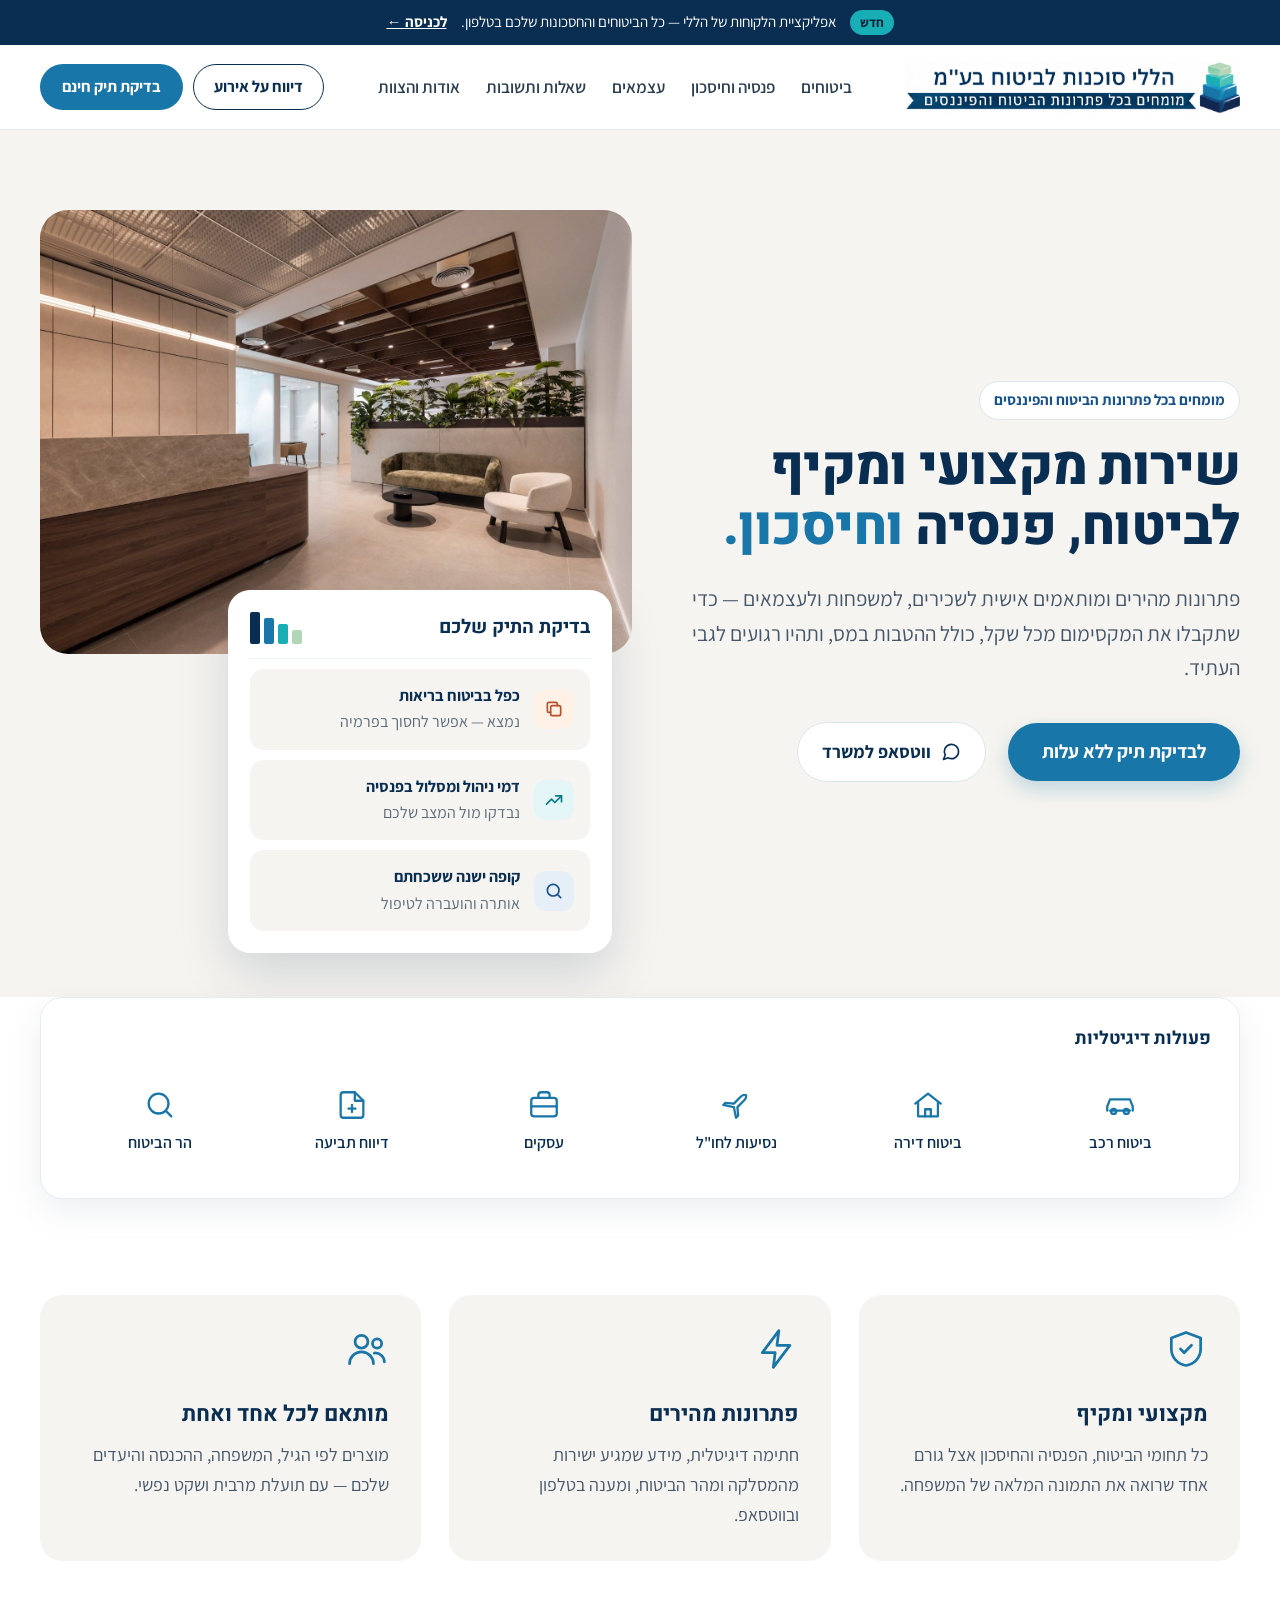
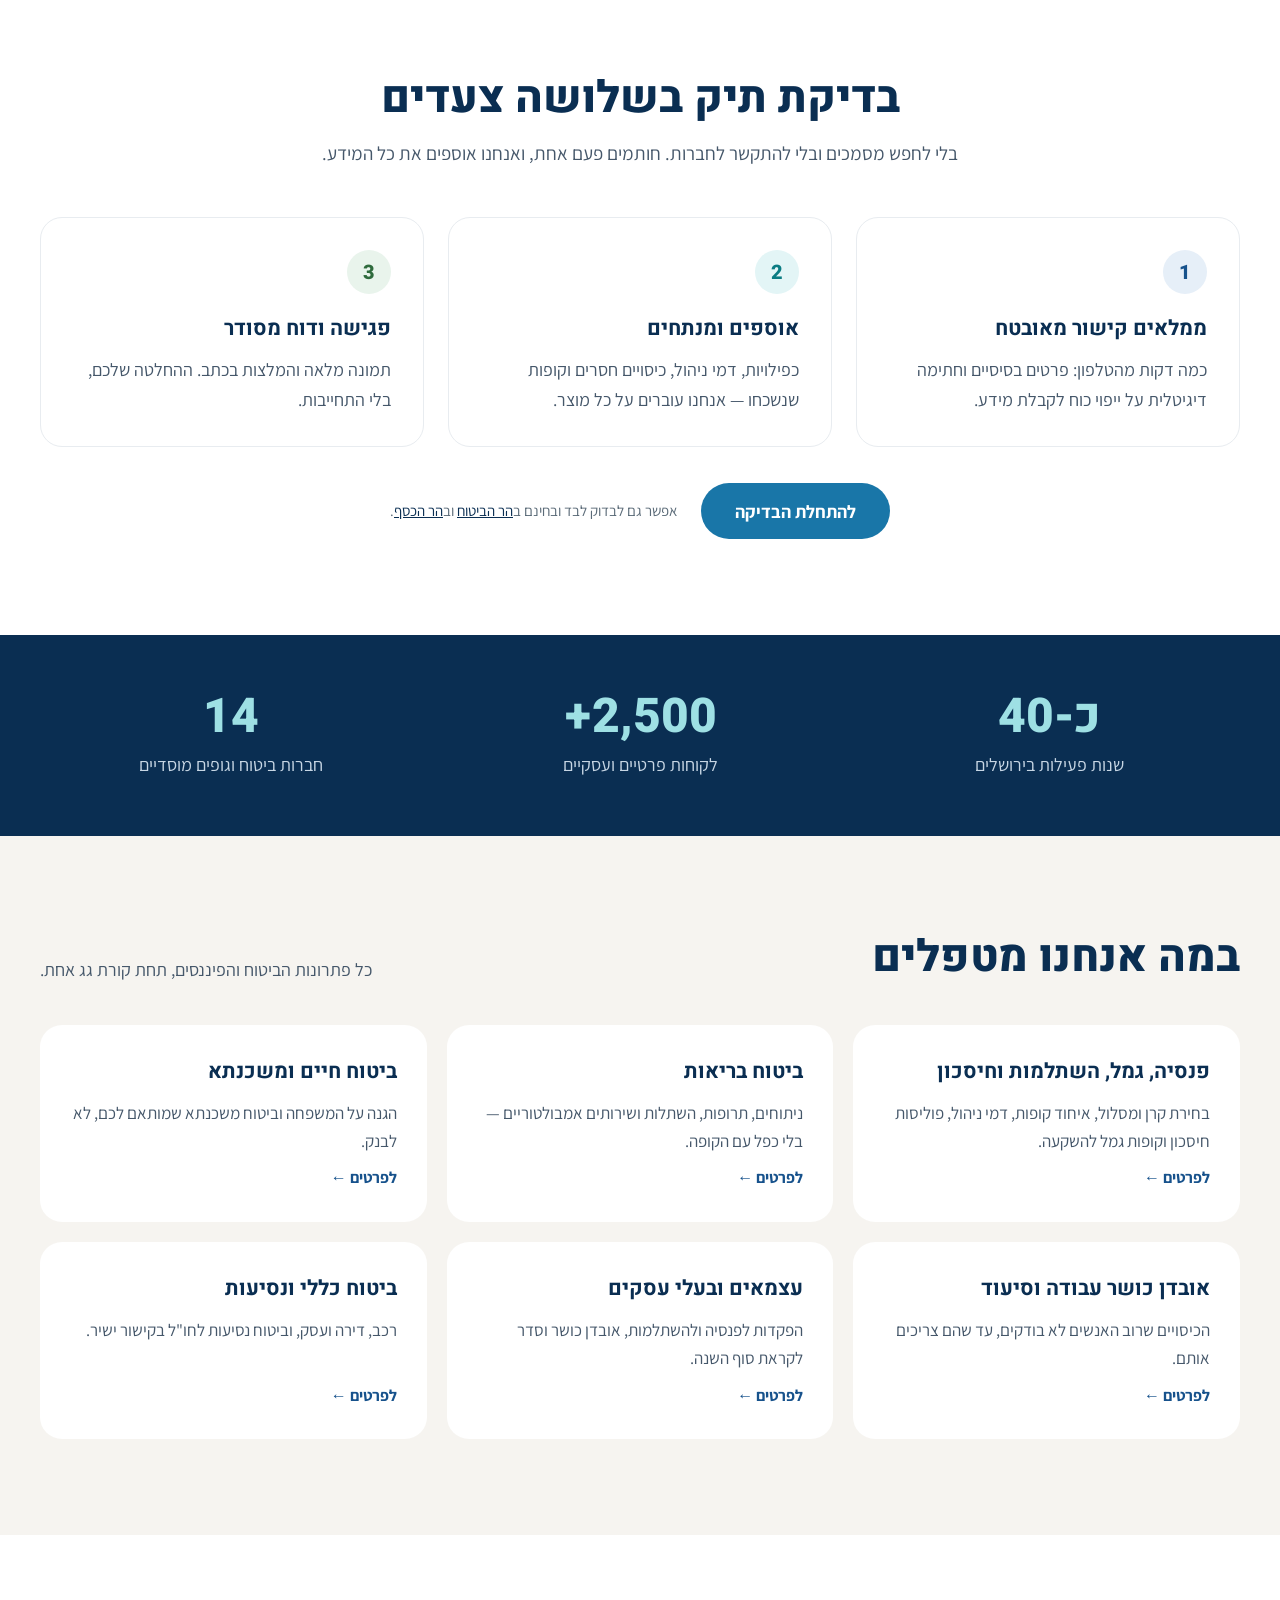
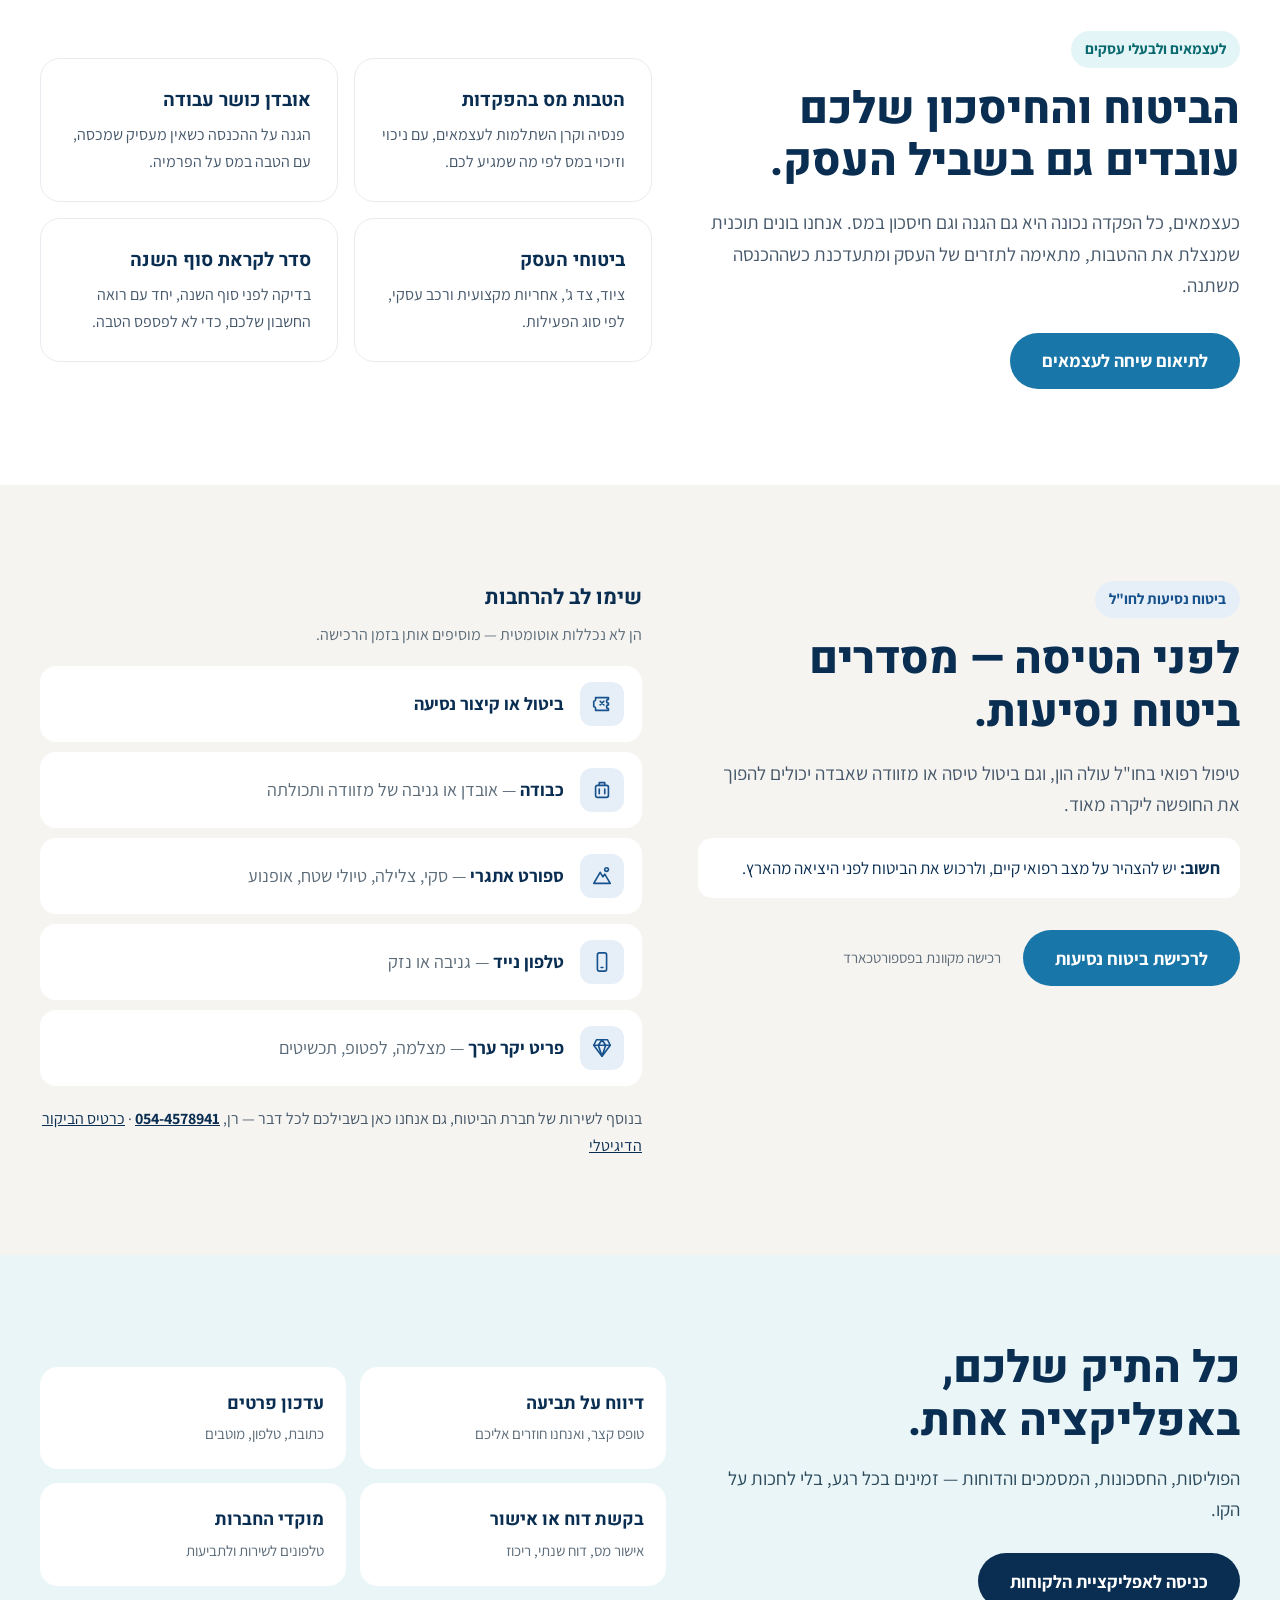
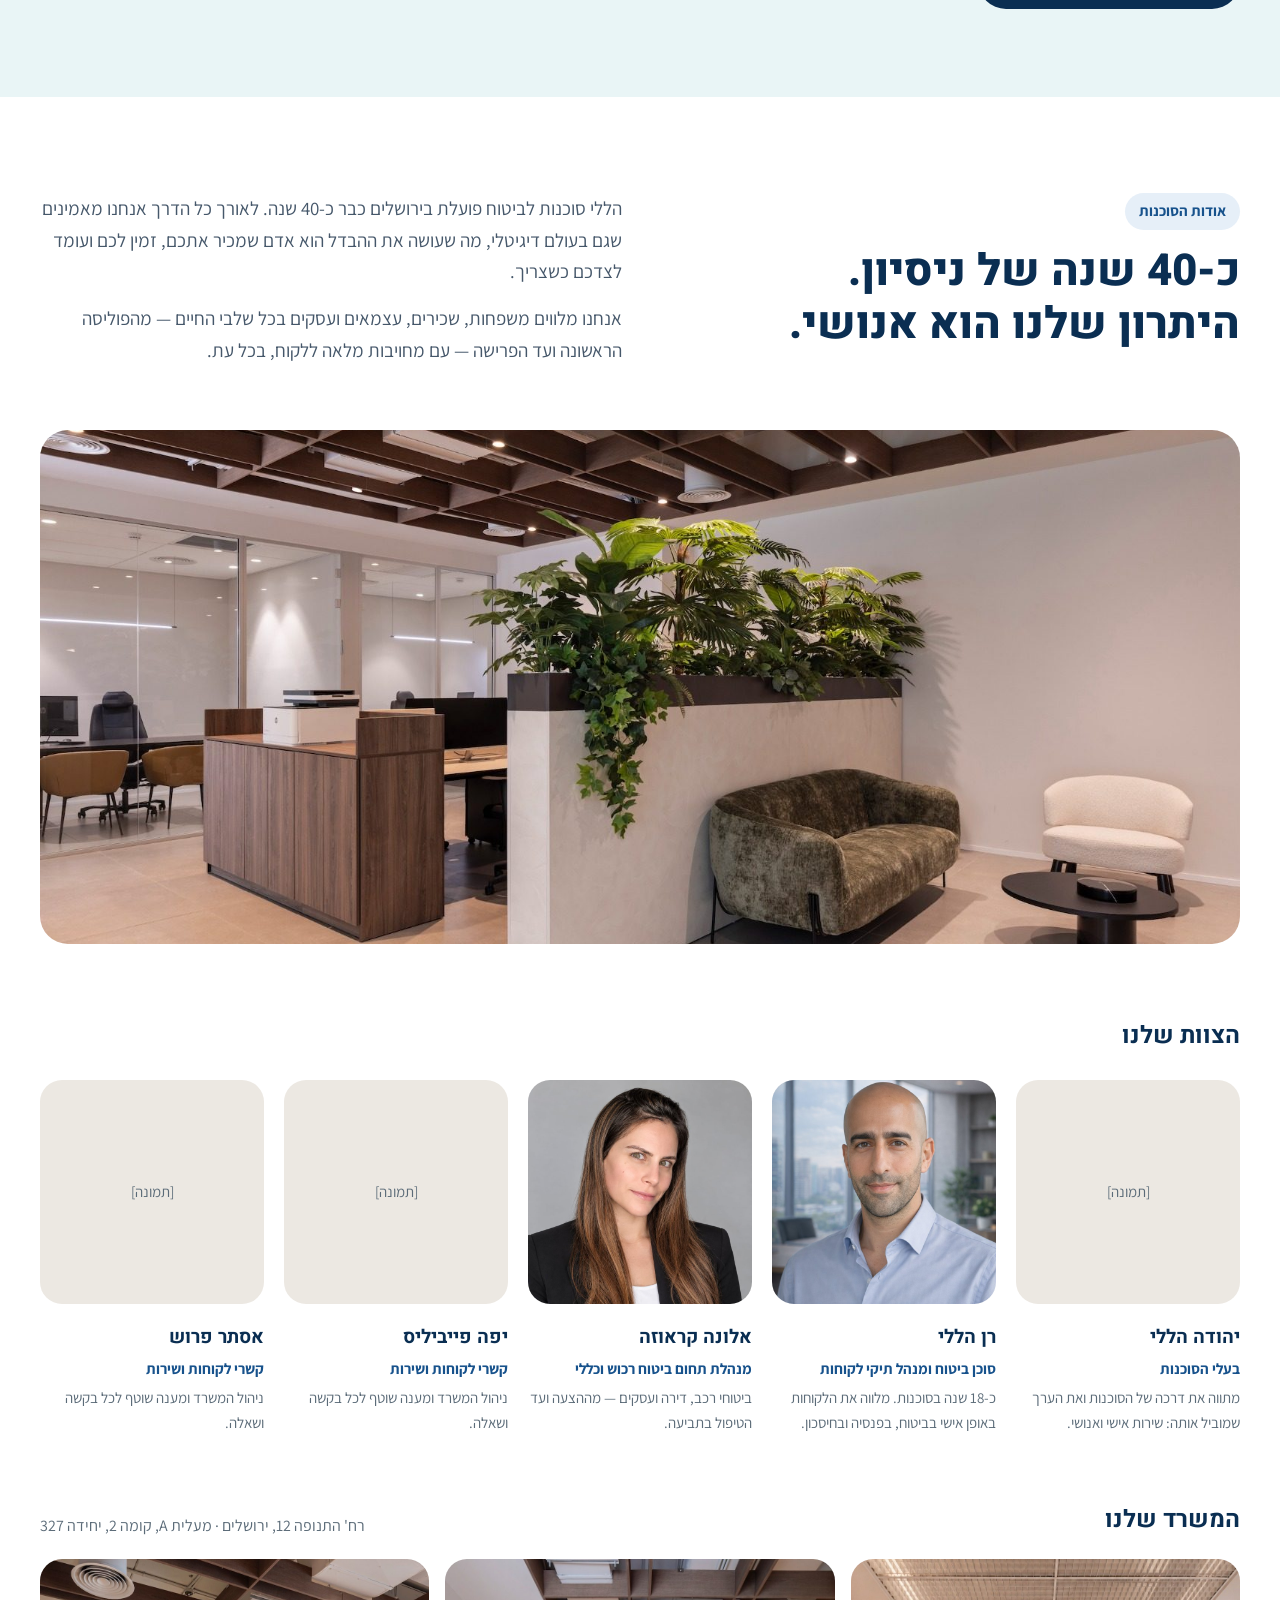
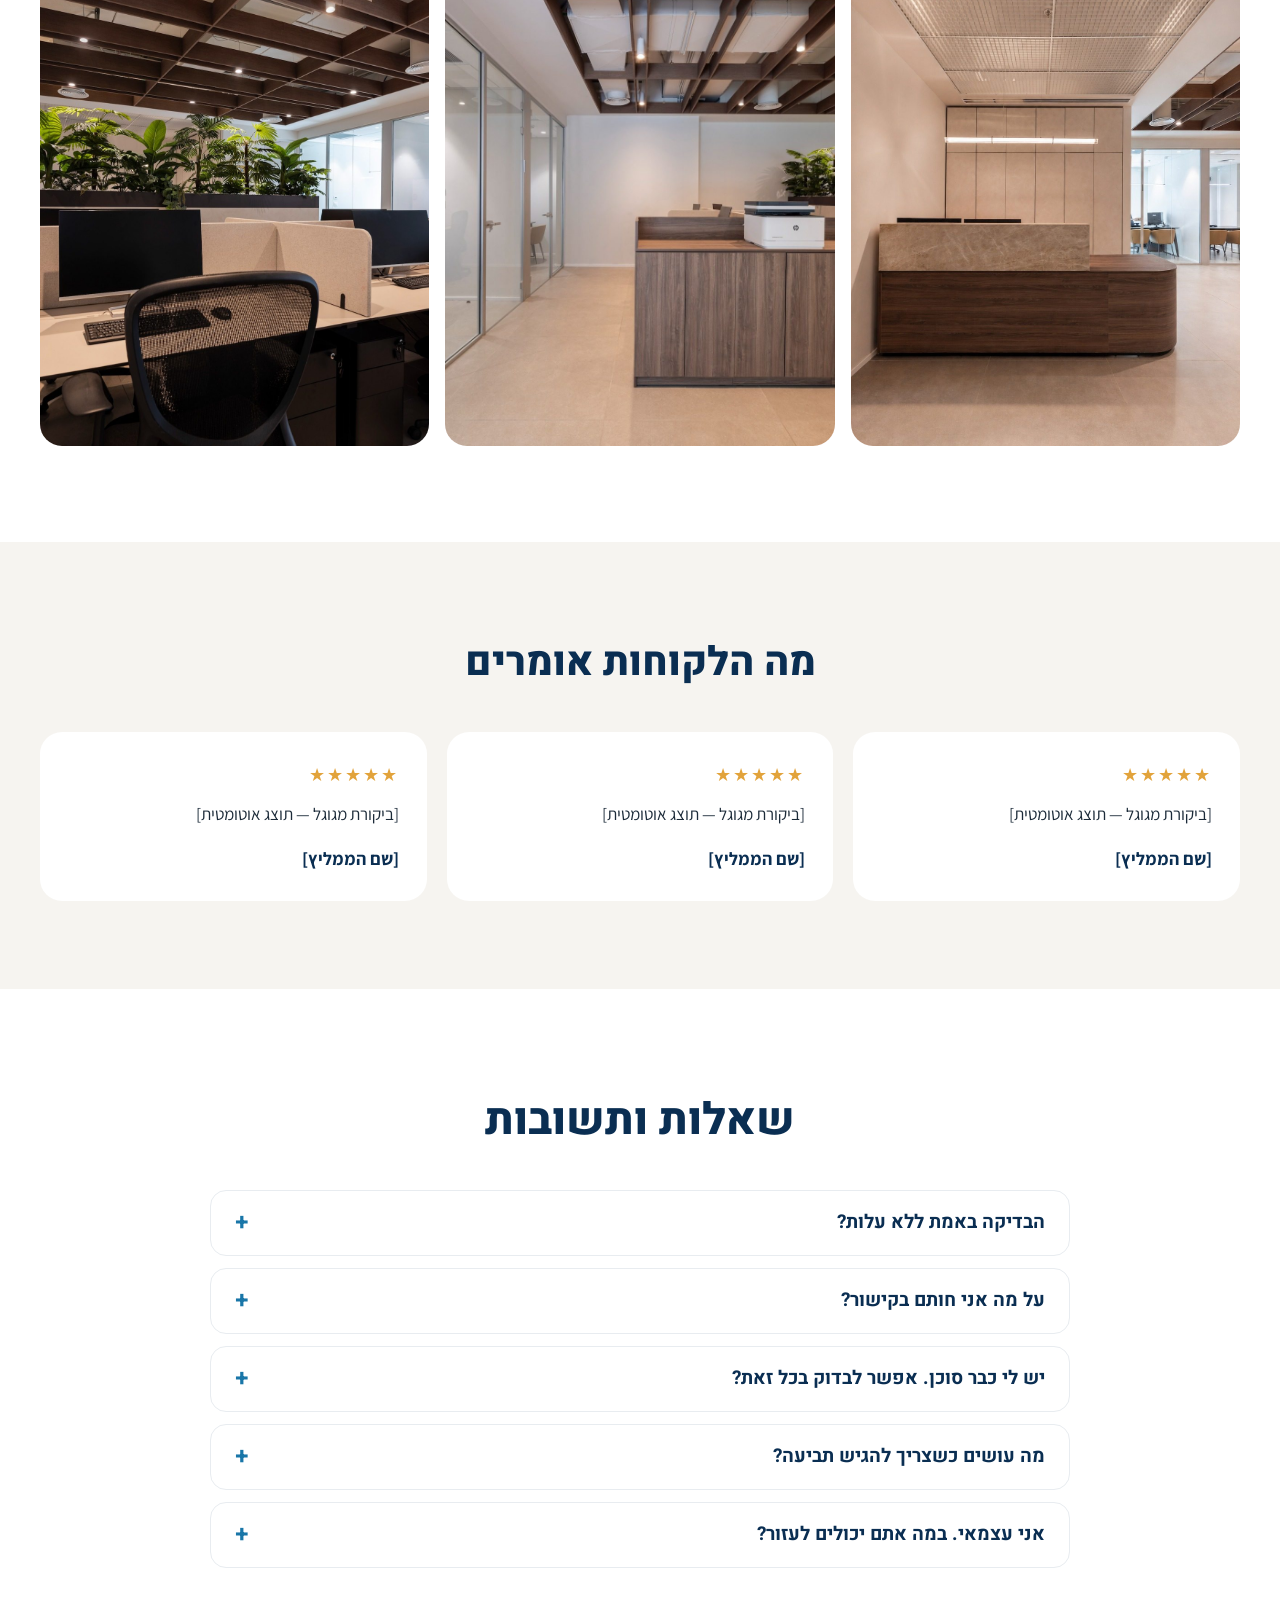
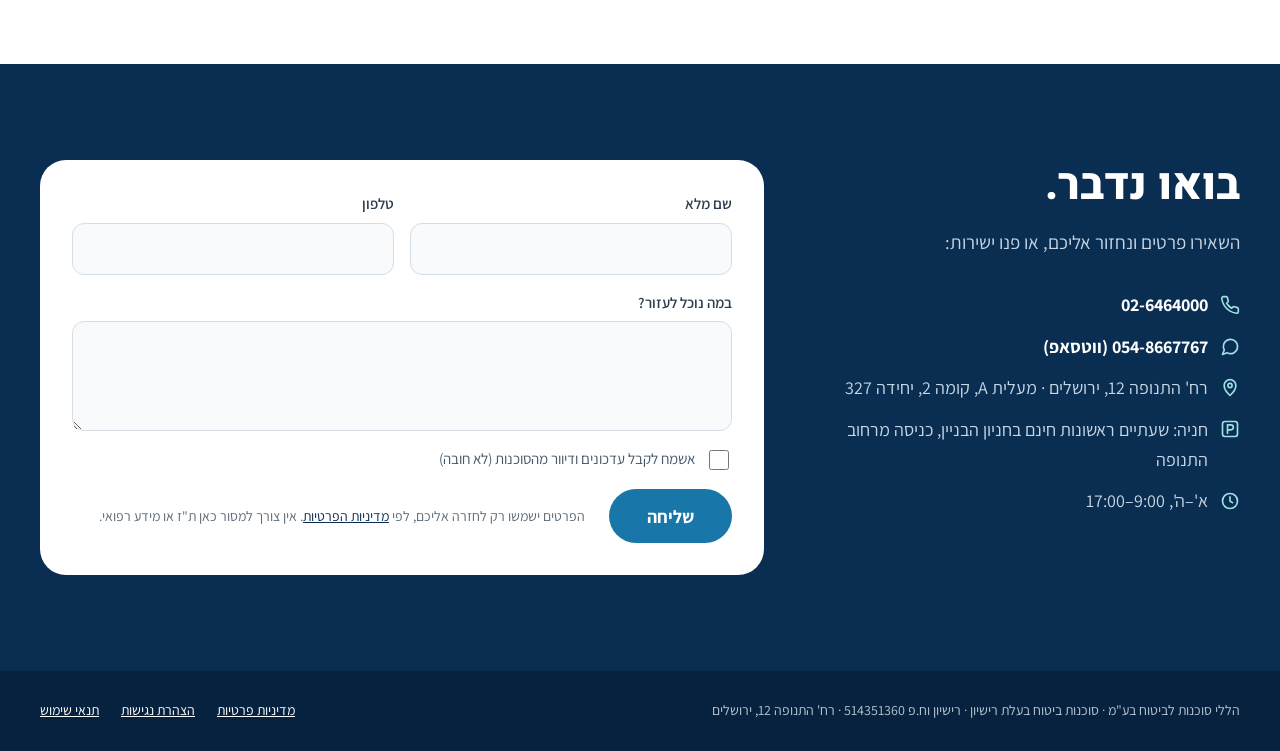
==== index.html @ bc9b2075 "Agency website home page" ====
<!doctype html>
<html lang="he" dir="rtl">
<head>
<meta charset="utf-8">
<meta name="viewport" content="width=device-width, initial-scale=1">
<title>הללי סוכנות לביטוח | ביטוח, פנסיה וחיסכון בירושלים</title>
<meta name="description" content="הללי סוכנות לביטוח בע&quot;מ — כ-40 שנה בירושלים. ביטוח, פנסיה, גמל, השתלמות וחיסכון, לשכירים, למשפחות ולעצמאים. בדיקת תיק ללא עלות.">
<style>
@font-face{font-family:'Heebo';src:url([data-uri]) format('truetype');font-weight:100 900;font-display:swap}
@font-face{font-family:'Assistant';src:url([data-uri]) format('truetype');font-weight:200 800;font-display:swap}


body{margin:0;background:#FFFFFF}
a{color:#0A2E52}a:hover{color:#17528C}
summary{cursor:pointer;list-style:none}
summary::-webkit-details-marker{display:none}

html{scroll-behavior:smooth}
img{max-width:100%}
</style>
</head>
<body>


<div dir="rtl" style="font-family: 'Assistant', sans-serif; color: #1C2B39; background: #FFFFFF; font-size: 18px; line-height: 1.65">

<div style="background: #0A2E52; color: #FFFFFF; font-size: 15px">
<div style="max-width: 1200px; margin: 0 auto; padding: 10px 24px; display: flex; flex-wrap: wrap; justify-content: center; gap: 6px 14px; text-align: center">
<span style="display: inline-flex; align-items: center; padding: 1px 10px; background: #17AEB6; color: #062038; border-radius: 999px; font-weight: 700; font-size: 13px">חדש</span>
<span>אפליקציית הלקוחות של הללי — כל הביטוחים והחסכונות שלכם בטלפון.</span>
<a href="#clients" style="color: #FFFFFF; font-weight: 700">לכניסה ←</a>
</div>
</div>

<header style="background: #FFFFFF; border-bottom: 1px solid #E8ECF0">
<div style="max-width: 1200px; margin: 0 auto; padding: 16px 24px; display: flex; flex-wrap: wrap; align-items: center; justify-content: space-between; gap: 14px 28px">
<a href="#top" aria-label="הללי סוכנות לביטוח — לדף הבית" style="display: flex; align-items: center">
<img src="[data-uri]" alt="הללי סוכנות לביטוח בע&quot;מ — מומחים בכל פתרונות הביטוח והפיננסים" style="height: 52px; width: auto; max-width: 100%; display: block">
</a>
<nav aria-label="ניווט ראשי" style="display: flex; flex-wrap: wrap; gap: 4px 26px; font-size: 17px; font-weight: 600">
<a href="#areas" style="text-decoration: none; color: #2B3D4F">ביטוחים</a>
<a href="#areas" style="text-decoration: none; color: #2B3D4F">פנסיה וחיסכון</a>
<a href="#business" style="text-decoration: none; color: #2B3D4F">עצמאים</a>
<a href="#faq" style="text-decoration: none; color: #2B3D4F">שאלות ותשובות</a>
<a href="#about" style="text-decoration: none; color: #2B3D4F">אודות והצוות</a>
</nav>
<div style="display: flex; flex-wrap: wrap; gap: 10px">
<a href="#clients" style="display: inline-flex; align-items: center; min-height: 44px; padding: 0 20px; border: 1.5px solid #0A2E52; color: #0A2E52; border-radius: 999px; text-decoration: none; font-weight: 700; font-size: 16px">דיווח על אירוע</a>
<a href="https://polywizz.com/SU/rFmfpzar" style="display: inline-flex; align-items: center; min-height: 44px; padding: 0 22px; background: #1976A8; color: #FFFFFF; border-radius: 999px; text-decoration: none; font-weight: 700; font-size: 16px">בדיקת תיק חינם</a>
</div>
</div>
</header>

<section id="top" style="background: #F6F4F0">
<div style="max-width: 1200px; margin: 0 auto; padding: 80px 24px 88px; display: flex; flex-wrap: wrap; gap: 56px; align-items: center">
<div style="flex: 1 1 480px; min-width: 0">
<p style="margin: 0 0 18px; display: inline-flex; align-items: center; gap: 8px; padding: 6px 14px; background: #FFFFFF; border: 1px solid #DCE6EE; border-radius: 999px; font-size: 15px; font-weight: 700; color: #17528C">מומחים בכל פתרונות הביטוח והפיננסים</p>
<h1 style="margin: 0; font-family: 'Heebo', sans-serif; font-weight: 800; font-size: clamp(36px, 4.2vw, 54px); line-height: 1.12; letter-spacing: -1px; color: #0A2E52">שירות מקצועי ומקיף<br>לביטוח, פנסיה <span style="color: #1976A8">וחיסכון.</span></h1>
<p style="margin: 24px 0 36px; font-size: 21px; color: #45576A; max-width: 560px">פתרונות מהירים ומותאמים אישית לשכירים, למשפחות ולעצמאים — כדי שתקבלו את המקסימום מכל שקל, כולל ההטבות במס, ותהיו רגועים לגבי העתיד.</p>
<div style="display: flex; flex-wrap: wrap; align-items: center; gap: 14px 22px">
<a href="https://polywizz.com/SU/rFmfpzar" style="display: inline-flex; align-items: center; min-height: 58px; padding: 0 34px; background: #1976A8; color: #FFFFFF; border-radius: 999px; text-decoration: none; font-weight: 700; font-size: 19px; box-shadow: 0 8px 20px rgba(25,118,168,0.25)">לבדיקת תיק ללא עלות</a>
<a href="https://wa.me/972548667767" style="display: inline-flex; align-items: center; gap: 10px; min-height: 58px; padding: 0 24px; background: #FFFFFF; border: 1px solid #DCE6EE; border-radius: 999px; color: #0A2E52; text-decoration: none; font-weight: 700; font-size: 18px">
<svg aria-hidden="true" width="20" height="20" viewBox="0 0 24 24" fill="none" stroke="currentColor" stroke-width="2" stroke-linecap="round" stroke-linejoin="round"><path d="M21 11.5a8.4 8.4 0 0 1-12.5 7.4L3 21l2.1-5.4A8.5 8.5 0 1 1 21 11.5z"/></svg>
ווטסאפ למשרד</a>
</div>
</div>
<div style="flex: 1 1 520px; min-width: 0; display: flex; flex-direction: column">
<img src="[data-uri]" alt="קבלת הקהל ופינת ההמתנה במשרדי הסוכנות" style="width: 100%; aspect-ratio: 4 / 3; object-fit: cover; border-radius: 28px; display: block">
<div aria-hidden="true" style="align-self: flex-start; width: min(340px, 88%); margin: -64px 20px 0 0; position: relative; display: flex; flex-direction: column; gap: 10px; padding: 22px; background: #FFFFFF; border-radius: 22px; box-shadow: 0 20px 50px rgba(10,46,82,0.16)">
<div style="display: flex; align-items: center; justify-content: space-between; gap: 12px; padding-bottom: 14px; border-bottom: 1px solid #EEF2F5">
<span style="font-family: 'Heebo', sans-serif; font-weight: 700; font-size: 19px; color: #0A2E52">בדיקת התיק שלכם</span>
<span style="display: flex; gap: 4px; align-items: flex-end">
<span style="width: 10px; height: 14px; background: #B0D6B7; border-radius: 2px"></span>
<span style="width: 10px; height: 20px; background: #17AEB6; border-radius: 2px"></span>
<span style="width: 10px; height: 26px; background: #1976A8; border-radius: 2px"></span>
<span style="width: 10px; height: 32px; background: #0A2E52; border-radius: 2px"></span>
</span>
</div>
<div style="display: flex; align-items: center; gap: 14px; padding: 14px 16px; background: #F6F4F0; border-radius: 14px">
<span style="flex: none; width: 40px; height: 40px; border-radius: 12px; background: #FFF1E6; display: flex; align-items: center; justify-content: center"><svg width="20" height="20" viewBox="0 0 24 24" fill="none" stroke="#B4532A" stroke-width="2" stroke-linecap="round" stroke-linejoin="round"><rect x="8" y="8" width="12" height="12" rx="2"/><path d="M16 8V6a2 2 0 0 0-2-2H6a2 2 0 0 0-2 2v8a2 2 0 0 0 2 2h2"/></svg></span>
<span style="flex: 1; font-size: 16px"><b style="color: #0A2E52">כפל בביטוח בריאות</b><br><span style="color: #5B6B78">נמצא — אפשר לחסוך בפרמיה</span></span>
</div>
<div style="display: flex; align-items: center; gap: 14px; padding: 14px 16px; background: #F6F4F0; border-radius: 14px">
<span style="flex: none; width: 40px; height: 40px; border-radius: 12px; background: #E3F5F6; display: flex; align-items: center; justify-content: center"><svg width="20" height="20" viewBox="0 0 24 24" fill="none" stroke="#0B7C83" stroke-width="2" stroke-linecap="round" stroke-linejoin="round"><path d="M3 17l6-6 4 4 8-8"/><path d="M14 7h7v7"/></svg></span>
<span style="flex: 1; font-size: 16px"><b style="color: #0A2E52">דמי ניהול ומסלול בפנסיה</b><br><span style="color: #5B6B78">נבדקו מול המצב שלכם</span></span>
</div>
<div style="display: flex; align-items: center; gap: 14px; padding: 14px 16px; background: #F6F4F0; border-radius: 14px">
<span style="flex: none; width: 40px; height: 40px; border-radius: 12px; background: #E6EFF8; display: flex; align-items: center; justify-content: center"><svg width="20" height="20" viewBox="0 0 24 24" fill="none" stroke="#17528C" stroke-width="2" stroke-linecap="round" stroke-linejoin="round"><circle cx="11" cy="11" r="7"/><path d="m20 20-3.5-3.5"/></svg></span>
<span style="flex: 1; font-size: 16px"><b style="color: #0A2E52">קופה ישנה ששכחתם</b><br><span style="color: #5B6B78">אותרה והועברה לטיפול</span></span>
</div>
</div>
</div>
</div>
</section>

<section aria-labelledby="quick-title" style="background: #FFFFFF">
<div style="max-width: 1200px; margin: -44px auto 0; padding: 0 24px; position: relative">
<div style="background: #FFFFFF; border: 1px solid #E8ECF0; border-radius: 22px; box-shadow: 0 12px 34px rgba(10,46,82,0.08); padding: 26px 28px">
<h2 id="quick-title" style="margin: 0 0 18px; font-family: 'Heebo', sans-serif; font-weight: 700; font-size: 18px; color: #0A2E52">פעולות דיגיטליות</h2>
<div style="display: grid; grid-template-columns: repeat(auto-fit, minmax(130px, 1fr)); gap: 10px">
<a href="#contact" style="display: flex; flex-direction: column; align-items: center; gap: 8px; padding: 16px 8px; border-radius: 14px; text-decoration: none; color: #0A2E52; font-weight: 600; font-size: 16px; text-align: center">
<svg aria-hidden="true" width="34" height="34" viewBox="0 0 24 24" fill="none" stroke="#1976A8" stroke-width="1.6" stroke-linecap="round" stroke-linejoin="round"><path d="M5 16h14M3 16v-3l2-5h14l2 5v3"/><circle cx="7.5" cy="16.5" r="1.8"/><circle cx="16.5" cy="16.5" r="1.8"/></svg>ביטוח רכב</a>
<a href="#contact" style="display: flex; flex-direction: column; align-items: center; gap: 8px; padding: 16px 8px; border-radius: 14px; text-decoration: none; color: #0A2E52; font-weight: 600; font-size: 16px; text-align: center">
<svg aria-hidden="true" width="34" height="34" viewBox="0 0 24 24" fill="none" stroke="#1976A8" stroke-width="1.6" stroke-linecap="round" stroke-linejoin="round"><path d="M3 11 12 4l9 7"/><path d="M5 10v10h14V10"/><path d="M10 20v-5h4v5"/></svg>ביטוח דירה</a>
<a href="#travel" style="display: flex; flex-direction: column; align-items: center; gap: 8px; padding: 16px 8px; border-radius: 14px; text-decoration: none; color: #0A2E52; font-weight: 600; font-size: 16px; text-align: center">
<svg aria-hidden="true" width="34" height="34" viewBox="0 0 24 24" fill="none" stroke="#1976A8" stroke-width="1.6" stroke-linecap="round" stroke-linejoin="round"><path d="M10.5 13.5 3 12l1.5-1.5 6 .5 5-5c1-1 3-1.5 3.5-1s0 2.5-1 3.5l-5 5 .5 6L12 21l-1.5-7.5z"/></svg>נסיעות לחו"ל</a>
<a href="#business" style="display: flex; flex-direction: column; align-items: center; gap: 8px; padding: 16px 8px; border-radius: 14px; text-decoration: none; color: #0A2E52; font-weight: 600; font-size: 16px; text-align: center">
<svg aria-hidden="true" width="34" height="34" viewBox="0 0 24 24" fill="none" stroke="#1976A8" stroke-width="1.6" stroke-linecap="round" stroke-linejoin="round"><rect x="3" y="7" width="18" height="13" rx="2"/><path d="M8 7V5a2 2 0 0 1 2-2h4a2 2 0 0 1 2 2v2M3 13h18"/></svg>עסקים</a>
<a href="#clients" style="display: flex; flex-direction: column; align-items: center; gap: 8px; padding: 16px 8px; border-radius: 14px; text-decoration: none; color: #0A2E52; font-weight: 600; font-size: 16px; text-align: center">
<svg aria-hidden="true" width="34" height="34" viewBox="0 0 24 24" fill="none" stroke="#1976A8" stroke-width="1.6" stroke-linecap="round" stroke-linejoin="round"><path d="M14 3H6a2 2 0 0 0-2 2v14a2 2 0 0 0 2 2h12a2 2 0 0 0 2-2V9z"/><path d="M14 3v6h6M12 12v5M9.5 14.5h5"/></svg>דיווח תביעה</a>
<a href="https://harb.cma.gov.il" style="display: flex; flex-direction: column; align-items: center; gap: 8px; padding: 16px 8px; border-radius: 14px; text-decoration: none; color: #0A2E52; font-weight: 600; font-size: 16px; text-align: center">
<svg aria-hidden="true" width="34" height="34" viewBox="0 0 24 24" fill="none" stroke="#1976A8" stroke-width="1.6" stroke-linecap="round" stroke-linejoin="round"><circle cx="11" cy="11" r="7"/><path d="m20 20-3.5-3.5"/></svg>הר הביטוח</a>
</div>
</div>
</div>
</section>

<section aria-label="למה הללי" style="background: #FFFFFF">
<div style="max-width: 1200px; margin: 0 auto; padding: 96px 24px 40px; display: grid; grid-template-columns: repeat(auto-fit, minmax(260px, 1fr)); gap: 28px">
<div style="padding: 32px; border-radius: 22px; background: #F6F4F0">
<svg aria-hidden="true" width="44" height="44" viewBox="0 0 24 24" fill="none" stroke="#1976A8" stroke-width="1.5" stroke-linecap="round" stroke-linejoin="round"><path d="M12 3 4 6v6c0 4.5 3.4 8.3 8 9 4.6-.7 8-4.5 8-9V6z"/><path d="m9 12 2 2 4-4"/></svg>
<h3 style="margin: 16px 0 8px; font-family: 'Heebo', sans-serif; font-weight: 700; font-size: 22px; color: #0A2E52">מקצועי ומקיף</h3>
<p style="margin: 0; color: #45576A">כל תחומי הביטוח, הפנסיה והחיסכון אצל גורם אחד שרואה את התמונה המלאה של המשפחה.</p>
</div>
<div style="padding: 32px; border-radius: 22px; background: #F6F4F0">
<svg aria-hidden="true" width="44" height="44" viewBox="0 0 24 24" fill="none" stroke="#1976A8" stroke-width="1.5" stroke-linecap="round" stroke-linejoin="round"><path d="M13 2 4 14h7l-1 8 9-12h-7z"/></svg>
<h3 style="margin: 16px 0 8px; font-family: 'Heebo', sans-serif; font-weight: 700; font-size: 22px; color: #0A2E52">פתרונות מהירים</h3>
<p style="margin: 0; color: #45576A">חתימה דיגיטלית, מידע שמגיע ישירות מהמסלקה ומהר הביטוח, ומענה בטלפון ובווטסאפ.</p>
</div>
<div style="padding: 32px; border-radius: 22px; background: #F6F4F0">
<svg aria-hidden="true" width="44" height="44" viewBox="0 0 24 24" fill="none" stroke="#1976A8" stroke-width="1.5" stroke-linecap="round" stroke-linejoin="round"><circle cx="9" cy="8" r="3.5"/><path d="M2.5 20a6.5 6.5 0 0 1 13 0"/><circle cx="17.5" cy="9" r="2.5"/><path d="M16 14.2a5 5 0 0 1 5.5 4.8"/></svg>
<h3 style="margin: 16px 0 8px; font-family: 'Heebo', sans-serif; font-weight: 700; font-size: 22px; color: #0A2E52">מותאם לכל אחד ואחת</h3>
<p style="margin: 0; color: #45576A">מוצרים לפי הגיל, המשפחה, ההכנסה והיעדים שלכם — עם תועלת מרבית ושקט נפשי.</p>
</div>
</div>
</section>

<section id="check" style="background: #FFFFFF">
<div style="max-width: 1200px; margin: 0 auto; padding: 72px 24px 96px">
<div style="text-align: center; max-width: 680px; margin: 0 auto 48px">
<h2 style="margin: 0 0 12px; font-family: 'Heebo', sans-serif; font-weight: 800; font-size: clamp(30px, 3.6vw, 44px); line-height: 1.2; color: #0A2E52">בדיקת תיק בשלושה צעדים</h2>
<p style="margin: 0; font-size: 19px; color: #45576A">בלי לחפש מסמכים ובלי להתקשר לחברות. חותמים פעם אחת, ואנחנו אוספים את כל המידע.</p>
</div>
<ol style="margin: 0; padding: 0; list-style: none; display: grid; grid-template-columns: repeat(auto-fit, minmax(260px, 1fr)); gap: 24px">
<li style="padding: 32px; border: 1px solid #E8ECF0; border-radius: 22px">
<span aria-hidden="true" style="display: inline-flex; align-items: center; justify-content: center; width: 44px; height: 44px; border-radius: 999px; background: #E6EFF8; color: #17528C; font-family: 'Heebo', sans-serif; font-weight: 800; font-size: 20px">1</span>
<h3 style="margin: 18px 0 8px; font-family: 'Heebo', sans-serif; font-weight: 700; font-size: 21px; color: #0A2E52">ממלאים קישור מאובטח</h3>
<p style="margin: 0; color: #45576A">כמה דקות מהטלפון: פרטים בסיסיים וחתימה דיגיטלית על ייפוי כוח לקבלת מידע.</p>
</li>
<li style="padding: 32px; border: 1px solid #E8ECF0; border-radius: 22px">
<span aria-hidden="true" style="display: inline-flex; align-items: center; justify-content: center; width: 44px; height: 44px; border-radius: 999px; background: #E3F5F6; color: #0B7C83; font-family: 'Heebo', sans-serif; font-weight: 800; font-size: 20px">2</span>
<h3 style="margin: 18px 0 8px; font-family: 'Heebo', sans-serif; font-weight: 700; font-size: 21px; color: #0A2E52">אוספים ומנתחים</h3>
<p style="margin: 0; color: #45576A">כפילויות, דמי ניהול, כיסויים חסרים וקופות שנשכחו — אנחנו עוברים על כל מוצר.</p>
</li>
<li style="padding: 32px; border: 1px solid #E8ECF0; border-radius: 22px">
<span aria-hidden="true" style="display: inline-flex; align-items: center; justify-content: center; width: 44px; height: 44px; border-radius: 999px; background: #E9F4EC; color: #2F6B3D; font-family: 'Heebo', sans-serif; font-weight: 800; font-size: 20px">3</span>
<h3 style="margin: 18px 0 8px; font-family: 'Heebo', sans-serif; font-weight: 700; font-size: 21px; color: #0A2E52">פגישה ודוח מסודר</h3>
<p style="margin: 0; color: #45576A">תמונה מלאה והמלצות בכתב. ההחלטה שלכם, בלי התחייבות.</p>
</li>
</ol>
<div style="margin-top: 36px; display: flex; flex-wrap: wrap; justify-content: center; align-items: center; gap: 14px 24px; text-align: center">
<a href="https://polywizz.com/SU/rFmfpzar" style="display: inline-flex; align-items: center; min-height: 56px; padding: 0 34px; background: #1976A8; color: #FFFFFF; border-radius: 999px; text-decoration: none; font-weight: 700; font-size: 18px">להתחלת הבדיקה</a>
<p style="margin: 0; font-size: 15px; color: #5B6B78">אפשר גם לבדוק לבד ובחינם ב<a href="https://harb.cma.gov.il">הר הביטוח</a> וב<a href="https://itur.mof.gov.il">הר הכסף</a>.</p>
</div>
</div>
</section>

<section aria-label="במספרים" style="background: #0A2E52; color: #FFFFFF">
<div style="max-width: 1200px; margin: 0 auto; padding: 56px 24px; display: grid; grid-template-columns: repeat(auto-fit, minmax(220px, 1fr)); gap: 28px; text-align: center">
<div><p style="margin: 0; font-family: 'Heebo', sans-serif; font-weight: 800; font-size: 48px; line-height: 1.1; color: #9EE0E4">כ-40</p><p style="margin: 6px 0 0; color: #C7D6E4">שנות פעילות בירושלים</p></div>
<div><p style="margin: 0; font-family: 'Heebo', sans-serif; font-weight: 800; font-size: 48px; line-height: 1.1; color: #9EE0E4">2,500+</p><p style="margin: 6px 0 0; color: #C7D6E4">לקוחות פרטיים ועסקיים</p></div>
<div><p style="margin: 0; font-family: 'Heebo', sans-serif; font-weight: 800; font-size: 48px; line-height: 1.1; color: #9EE0E4">14</p><p style="margin: 6px 0 0; color: #C7D6E4">חברות ביטוח וגופים מוסדיים</p></div>
</div>
</section>

<section id="areas" style="background: #F6F4F0">
<div style="max-width: 1200px; margin: 0 auto; padding: 96px 24px">
<div style="display: flex; flex-wrap: wrap; justify-content: space-between; align-items: flex-end; gap: 12px 32px; margin-bottom: 40px">
<h2 style="margin: 0; font-family: 'Heebo', sans-serif; font-weight: 800; font-size: clamp(30px, 3.6vw, 44px); line-height: 1.2; color: #0A2E52">במה אנחנו מטפלים</h2>
<p style="margin: 0; font-size: 18px; color: #45576A">כל פתרונות הביטוח והפיננסים, תחת קורת גג אחת.</p>
</div>
<div style="display: grid; grid-template-columns: repeat(auto-fit, minmax(300px, 1fr)); gap: 20px">
<a href="#areas" style="display: flex; flex-direction: column; gap: 10px; padding: 30px; background: #FFFFFF; border-radius: 22px; text-decoration: none; color: #0A2E52">
<h3 style="margin: 0; font-family: 'Heebo', sans-serif; font-weight: 700; font-size: 21px">פנסיה, גמל, השתלמות וחיסכון</h3>
<p style="margin: 0; color: #45576A; font-size: 17px">בחירת קרן ומסלול, איחוד קופות, דמי ניהול, פוליסות חיסכון וקופות גמל להשקעה.</p>
<span style="margin-top: auto; font-weight: 700; font-size: 16px; color: #17528C">לפרטים ←</span>
</a>
<a href="#areas" style="display: flex; flex-direction: column; gap: 10px; padding: 30px; background: #FFFFFF; border-radius: 22px; text-decoration: none; color: #0A2E52">
<h3 style="margin: 0; font-family: 'Heebo', sans-serif; font-weight: 700; font-size: 21px">ביטוח בריאות</h3>
<p style="margin: 0; color: #45576A; font-size: 17px">ניתוחים, תרופות, השתלות ושירותים אמבולטוריים — בלי כפל עם הקופה.</p>
<span style="margin-top: auto; font-weight: 700; font-size: 16px; color: #17528C">לפרטים ←</span>
</a>
<a href="#areas" style="display: flex; flex-direction: column; gap: 10px; padding: 30px; background: #FFFFFF; border-radius: 22px; text-decoration: none; color: #0A2E52">
<h3 style="margin: 0; font-family: 'Heebo', sans-serif; font-weight: 700; font-size: 21px">ביטוח חיים ומשכנתא</h3>
<p style="margin: 0; color: #45576A; font-size: 17px">הגנה על המשפחה וביטוח משכנתא שמותאם לכם, לא לבנק.</p>
<span style="margin-top: auto; font-weight: 700; font-size: 16px; color: #17528C">לפרטים ←</span>
</a>
<a href="#areas" style="display: flex; flex-direction: column; gap: 10px; padding: 30px; background: #FFFFFF; border-radius: 22px; text-decoration: none; color: #0A2E52">
<h3 style="margin: 0; font-family: 'Heebo', sans-serif; font-weight: 700; font-size: 21px">אובדן כושר עבודה וסיעוד</h3>
<p style="margin: 0; color: #45576A; font-size: 17px">הכיסויים שרוב האנשים לא בודקים, עד שהם צריכים אותם.</p>
<span style="margin-top: auto; font-weight: 700; font-size: 16px; color: #17528C">לפרטים ←</span>
</a>
<a href="#business" style="display: flex; flex-direction: column; gap: 10px; padding: 30px; background: #FFFFFF; border-radius: 22px; text-decoration: none; color: #0A2E52">
<h3 style="margin: 0; font-family: 'Heebo', sans-serif; font-weight: 700; font-size: 21px">עצמאים ובעלי עסקים</h3>
<p style="margin: 0; color: #45576A; font-size: 17px">הפקדות לפנסיה ולהשתלמות, אובדן כושר וסדר לקראת סוף השנה.</p>
<span style="margin-top: auto; font-weight: 700; font-size: 16px; color: #17528C">לפרטים ←</span>
</a>
<a href="#areas" style="display: flex; flex-direction: column; gap: 10px; padding: 30px; background: #FFFFFF; border-radius: 22px; text-decoration: none; color: #0A2E52">
<h3 style="margin: 0; font-family: 'Heebo', sans-serif; font-weight: 700; font-size: 21px">ביטוח כללי ונסיעות</h3>
<p style="margin: 0; color: #45576A; font-size: 17px">רכב, דירה ועסק, וביטוח נסיעות לחו"ל בקישור ישיר.</p>
<span style="margin-top: auto; font-weight: 700; font-size: 16px; color: #17528C">לפרטים ←</span>
</a>
</div>
</div>
</section>

<section id="business" style="background: #FFFFFF">
<div style="max-width: 1200px; margin: 0 auto; padding: 96px 24px; display: flex; flex-wrap: wrap; gap: 56px; align-items: center">
<div style="flex: 1 1 380px; min-width: 0">
<p style="margin: 0 0 16px; display: inline-flex; padding: 6px 14px; background: #E3F5F6; color: #0B6970; border-radius: 999px; font-size: 15px; font-weight: 700">לעצמאים ולבעלי עסקים</p>
<h2 style="margin: 0 0 18px; font-family: 'Heebo', sans-serif; font-weight: 800; font-size: clamp(30px, 3.6vw, 44px); line-height: 1.2; color: #0A2E52">הביטוח והחיסכון שלכם עובדים גם בשביל העסק.</h2>
<p style="margin: 0 0 32px; font-size: 19px; color: #45576A">כעצמאים, כל הפקדה נכונה היא גם הגנה וגם חיסכון במס. אנחנו בונים תוכנית שמנצלת את ההטבות, מתאימה לתזרים של העסק ומתעדכנת כשההכנסה משתנה.</p>
<a href="#contact" style="display: inline-flex; align-items: center; min-height: 56px; padding: 0 32px; background: #1976A8; color: #FFFFFF; border-radius: 999px; text-decoration: none; font-weight: 700; font-size: 18px">לתיאום שיחה לעצמאים</a>
</div>
<ul style="flex: 1 1 460px; min-width: 0; margin: 0; padding: 0; list-style: none; display: grid; grid-template-columns: repeat(auto-fit, minmax(220px, 1fr)); gap: 16px">
<li style="padding: 26px; border: 1px solid #E8ECF0; border-radius: 20px">
<h3 style="margin: 0 0 6px; font-family: 'Heebo', sans-serif; font-weight: 700; font-size: 19px; color: #0A2E52">הטבות מס בהפקדות</h3>
<p style="margin: 0; color: #45576A; font-size: 16px">פנסיה וקרן השתלמות לעצמאים, עם ניכוי וזיכוי במס לפי מה שמגיע לכם.</p>
</li>
<li style="padding: 26px; border: 1px solid #E8ECF0; border-radius: 20px">
<h3 style="margin: 0 0 6px; font-family: 'Heebo', sans-serif; font-weight: 700; font-size: 19px; color: #0A2E52">אובדן כושר עבודה</h3>
<p style="margin: 0; color: #45576A; font-size: 16px">הגנה על ההכנסה כשאין מעסיק שמכסה, עם הטבה במס על הפרמיה.</p>
</li>
<li style="padding: 26px; border: 1px solid #E8ECF0; border-radius: 20px">
<h3 style="margin: 0 0 6px; font-family: 'Heebo', sans-serif; font-weight: 700; font-size: 19px; color: #0A2E52">ביטוחי העסק</h3>
<p style="margin: 0; color: #45576A; font-size: 16px">ציוד, צד ג', אחריות מקצועית ורכב עסקי, לפי סוג הפעילות.</p>
</li>
<li style="padding: 26px; border: 1px solid #E8ECF0; border-radius: 20px">
<h3 style="margin: 0 0 6px; font-family: 'Heebo', sans-serif; font-weight: 700; font-size: 19px; color: #0A2E52">סדר לקראת סוף השנה</h3>
<p style="margin: 0; color: #45576A; font-size: 16px">בדיקה לפני סוף השנה, יחד עם רואה החשבון שלכם, כדי לא לפספס הטבה.</p>
</li>
</ul>
</div>
</section>

<section id="travel" style="background: #F6F4F0">
<div style="max-width: 1200px; margin: 0 auto; padding: 96px 24px; display: flex; flex-wrap: wrap; gap: 56px">
<div style="flex: 1 1 380px; min-width: 0">
<p style="margin: 0 0 16px; display: inline-flex; padding: 6px 14px; background: #E6EFF8; color: #17528C; border-radius: 999px; font-size: 15px; font-weight: 700">ביטוח נסיעות לחו"ל</p>
<h2 style="margin: 0 0 18px; font-family: 'Heebo', sans-serif; font-weight: 800; font-size: clamp(30px, 3.6vw, 44px); line-height: 1.2; color: #0A2E52">לפני הטיסה — מסדרים ביטוח נסיעות.</h2>
<p style="margin: 0 0 18px; font-size: 19px; color: #45576A">טיפול רפואי בחו"ל עולה הון, וגם ביטול טיסה או מזוודה שאבדה יכולים להפוך את החופשה ליקרה מאוד.</p>
<p style="margin: 0 0 32px; padding: 16px 20px; background: #FFFFFF; border-radius: 14px; font-size: 17px; color: #0A2E52"><b>חשוב:</b> יש להצהיר על מצב רפואי קיים, ולרכוש את הביטוח לפני היציאה מהארץ.</p>
<div style="display: flex; flex-wrap: wrap; align-items: center; gap: 14px 22px">
<a href="https://buy.passportcard.co.il/?AffiliateId=ggMP3mV6%2B%2BdjVdXo%2BSERuA%3D%3D" style="display: inline-flex; align-items: center; min-height: 56px; padding: 0 32px; background: #1976A8; color: #FFFFFF; border-radius: 999px; text-decoration: none; font-weight: 700; font-size: 18px">לרכישת ביטוח נסיעות</a>
<span style="font-size: 15px; color: #5B6B78">רכישה מקוונת בפספורטכארד</span>
</div>
</div>
<div style="flex: 1 1 440px; min-width: 0">
<h3 style="margin: 0 0 6px; font-family: 'Heebo', sans-serif; font-weight: 700; font-size: 21px; color: #0A2E52">שימו לב להרחבות</h3>
<p style="margin: 0 0 18px; font-size: 16px; color: #5B6B78">הן לא נכללות אוטומטית — מוסיפים אותן בזמן הרכישה.</p>
<ul style="margin: 0; padding: 0; list-style: none; display: flex; flex-direction: column; gap: 10px">
<li style="display: flex; gap: 16px; align-items: center; padding: 16px 18px; background: #FFFFFF; border-radius: 16px">
<span aria-hidden="true" style="flex: none; width: 44px; height: 44px; border-radius: 12px; background: #E6EFF8; display: flex; align-items: center; justify-content: center"><svg width="22" height="22" viewBox="0 0 24 24" fill="none" stroke="#17528C" stroke-width="1.8" stroke-linecap="round" stroke-linejoin="round"><path d="M3 9a2 2 0 0 0 2-2V5h14v2a2 2 0 0 0 0 4v2a2 2 0 0 0 0 4v2H5v-2a2 2 0 0 0-2-2z"/><path d="M10 9l4 4M14 9l-4 4"/></svg></span>
<span><b style="color: #0A2E52">ביטול או קיצור נסיעה</b></span>
</li>
<li style="display: flex; gap: 16px; align-items: center; padding: 16px 18px; background: #FFFFFF; border-radius: 16px">
<span aria-hidden="true" style="flex: none; width: 44px; height: 44px; border-radius: 12px; background: #E6EFF8; display: flex; align-items: center; justify-content: center"><svg width="22" height="22" viewBox="0 0 24 24" fill="none" stroke="#17528C" stroke-width="1.8" stroke-linecap="round" stroke-linejoin="round"><rect x="5" y="7" width="14" height="13" rx="2"/><path d="M9 7V4h6v3M9 11v5M15 11v5"/></svg></span>
<span><b style="color: #0A2E52">כבודה</b> <span style="color: #5B6B78">— אובדן או גניבה של מזוודה ותכולתה</span></span>
</li>
<li style="display: flex; gap: 16px; align-items: center; padding: 16px 18px; background: #FFFFFF; border-radius: 16px">
<span aria-hidden="true" style="flex: none; width: 44px; height: 44px; border-radius: 12px; background: #E6EFF8; display: flex; align-items: center; justify-content: center"><svg width="22" height="22" viewBox="0 0 24 24" fill="none" stroke="#17528C" stroke-width="1.8" stroke-linecap="round" stroke-linejoin="round"><path d="M3 20 10 8l3 5 2-3 6 10z"/><circle cx="17" cy="5" r="2"/></svg></span>
<span><b style="color: #0A2E52">ספורט אתגרי</b> <span style="color: #5B6B78">— סקי, צלילה, טיולי שטח, אופנוע</span></span>
</li>
<li style="display: flex; gap: 16px; align-items: center; padding: 16px 18px; background: #FFFFFF; border-radius: 16px">
<span aria-hidden="true" style="flex: none; width: 44px; height: 44px; border-radius: 12px; background: #E6EFF8; display: flex; align-items: center; justify-content: center"><svg width="22" height="22" viewBox="0 0 24 24" fill="none" stroke="#17528C" stroke-width="1.8" stroke-linecap="round" stroke-linejoin="round"><rect x="7" y="2" width="10" height="20" rx="2"/><path d="M11 18h2"/></svg></span>
<span><b style="color: #0A2E52">טלפון נייד</b> <span style="color: #5B6B78">— גניבה או נזק</span></span>
</li>
<li style="display: flex; gap: 16px; align-items: center; padding: 16px 18px; background: #FFFFFF; border-radius: 16px">
<span aria-hidden="true" style="flex: none; width: 44px; height: 44px; border-radius: 12px; background: #E6EFF8; display: flex; align-items: center; justify-content: center"><svg width="22" height="22" viewBox="0 0 24 24" fill="none" stroke="#17528C" stroke-width="1.8" stroke-linecap="round" stroke-linejoin="round"><path d="M6 3h12l3 6-9 12L3 9z"/><path d="M3 9h18M12 21 8 9l4-6 4 6z"/></svg></span>
<span><b style="color: #0A2E52">פריט יקר ערך</b> <span style="color: #5B6B78">— מצלמה, לפטופ, תכשיטים</span></span>
</li>
</ul>
<p style="margin: 20px 0 0; font-size: 16px; color: #45576A">בנוסף לשירות של חברת הביטוח, גם אנחנו כאן בשבילכם לכל דבר — רן, <a href="tel:0544578941" style="font-weight: 700">054-4578941</a> · <a href="https://halalyr-cpu.github.io/Halaly.ins_card/">כרטיס הביקור הדיגיטלי</a></p>
</div>
</div>
</section>

<section id="clients" style="background: #E9F5F6">
<div style="max-width: 1200px; margin: 0 auto; padding: 88px 24px; display: flex; flex-wrap: wrap; gap: 48px; align-items: center">
<div style="flex: 1 1 340px; min-width: 0">
<h2 style="margin: 0 0 14px; font-family: 'Heebo', sans-serif; font-weight: 800; font-size: clamp(30px, 3.6vw, 44px); line-height: 1.2; color: #0A2E52">כל התיק שלכם, באפליקציה אחת.</h2>
<p style="margin: 0 0 28px; font-size: 19px; color: #2B4A5C">הפוליסות, החסכונות, המסמכים והדוחות — זמינים בכל רגע, בלי לחכות על הקו.</p>
<a href="#clients" style="display: inline-flex; align-items: center; min-height: 56px; padding: 0 32px; background: #0A2E52; color: #FFFFFF; border-radius: 999px; text-decoration: none; font-weight: 700; font-size: 18px">כניסה לאפליקציית הלקוחות</a>
</div>
<div style="flex: 1 1 440px; min-width: 0; display: grid; grid-template-columns: repeat(auto-fit, minmax(200px, 1fr)); gap: 14px">
<a href="#clients" style="display: flex; flex-direction: column; gap: 4px; padding: 22px; background: #FFFFFF; border-radius: 18px; text-decoration: none"><span style="font-family: 'Heebo', sans-serif; font-weight: 700; font-size: 18px; color: #0A2E52">דיווח על תביעה</span><span style="color: #5B6B78; font-size: 15px">טופס קצר, ואנחנו חוזרים אליכם</span></a>
<a href="#clients" style="display: flex; flex-direction: column; gap: 4px; padding: 22px; background: #FFFFFF; border-radius: 18px; text-decoration: none"><span style="font-family: 'Heebo', sans-serif; font-weight: 700; font-size: 18px; color: #0A2E52">עדכון פרטים</span><span style="color: #5B6B78; font-size: 15px">כתובת, טלפון, מוטבים</span></a>
<a href="#clients" style="display: flex; flex-direction: column; gap: 4px; padding: 22px; background: #FFFFFF; border-radius: 18px; text-decoration: none"><span style="font-family: 'Heebo', sans-serif; font-weight: 700; font-size: 18px; color: #0A2E52">בקשת דוח או אישור</span><span style="color: #5B6B78; font-size: 15px">אישור מס, דוח שנתי, ריכוז</span></a>
<a href="#clients" style="display: flex; flex-direction: column; gap: 4px; padding: 22px; background: #FFFFFF; border-radius: 18px; text-decoration: none"><span style="font-family: 'Heebo', sans-serif; font-weight: 700; font-size: 18px; color: #0A2E52">מוקדי החברות</span><span style="color: #5B6B78; font-size: 15px">טלפונים לשירות ולתביעות</span></a>
</div>
</div>
</section>

<section id="about" style="background: #FFFFFF">
<div style="max-width: 1200px; margin: 0 auto; padding: 96px 24px">
<div style="display: flex; flex-wrap: wrap; gap: 56px; align-items: flex-start; margin-bottom: 64px">
<div style="flex: 1 1 460px; min-width: 0">
<p style="margin: 0 0 16px; display: inline-flex; padding: 6px 14px; background: #E6EFF8; color: #17528C; border-radius: 999px; font-size: 15px; font-weight: 700">אודות הסוכנות</p>
<h2 style="margin: 0; font-family: 'Heebo', sans-serif; font-weight: 800; font-size: clamp(30px, 3.6vw, 44px); line-height: 1.2; color: #0A2E52">כ-40 שנה של ניסיון.<br>היתרון שלנו הוא אנושי.</h2>
</div>
<div style="flex: 1 1 480px; min-width: 0">
<p style="margin: 0 0 16px; font-size: 19px; color: #45576A">הללי סוכנות לביטוח פועלת בירושלים כבר כ-40 שנה. לאורך כל הדרך אנחנו מאמינים שגם בעולם דיגיטלי, מה שעושה את ההבדל הוא אדם שמכיר אתכם, זמין לכם ועומד לצדכם כשצריך.</p>
<p style="margin: 0; font-size: 19px; color: #45576A">אנחנו מלווים משפחות, שכירים, עצמאים ועסקים בכל שלבי החיים — מהפוליסה הראשונה ועד הפרישה — עם מחויבות מלאה ללקוח, בכל עת.</p>
</div>
</div>
<img src="[data-uri]" alt="פינת ההמתנה במשרד, עם ספה, צמחייה ותקרת עץ" style="width: 100%; aspect-ratio: 21 / 9; object-fit: cover; border-radius: 28px; display: block; margin-bottom: 72px">
<h3 style="margin: 0 0 24px; font-family: 'Heebo', sans-serif; font-weight: 700; font-size: 24px; color: #0A2E52">הצוות שלנו</h3>
<ul style="margin: 0 0 64px; padding: 0; list-style: none; display: grid; grid-template-columns: repeat(auto-fit, minmax(200px, 1fr)); gap: 20px">
<li style="display: flex; flex-direction: column; gap: 4px">
<div role="img" aria-label="מקום לתמונה של יהודה הללי" style="aspect-ratio: 1 / 1; margin-bottom: 14px; background: #ECE8E2; border-radius: 22px; display: flex; align-items: center; justify-content: center; color: #5B6B78; font-size: 15px">[תמונה]</div>
<span style="font-family: 'Heebo', sans-serif; font-weight: 700; font-size: 19px; color: #0A2E52">יהודה הללי</span>
<span style="font-size: 15px; font-weight: 700; color: #17528C">בעלי הסוכנות</span>
<span style="font-size: 15px; color: #5B6B78">מתווה את דרכה של הסוכנות ואת הערך שמוביל אותה: שירות אישי ואנושי.</span>
</li>
<li style="display: flex; flex-direction: column; gap: 4px">
<img src="[data-uri]" alt="רן הללי" style="width: 100%; aspect-ratio: 1 / 1; object-fit: cover; object-position: center top; margin-bottom: 14px; border-radius: 22px; display: block">
<span style="font-family: 'Heebo', sans-serif; font-weight: 700; font-size: 19px; color: #0A2E52">רן הללי</span>
<span style="font-size: 15px; font-weight: 700; color: #17528C">סוכן ביטוח ומנהל תיקי לקוחות</span>
<span style="font-size: 15px; color: #5B6B78">כ-18 שנה בסוכנות. מלווה את הלקוחות באופן אישי בביטוח, בפנסיה ובחיסכון.</span>
</li>
<li style="display: flex; flex-direction: column; gap: 4px">
<img src="[data-uri]" alt="אלונה קראוזה" style="width: 100%; aspect-ratio: 1 / 1; object-fit: cover; object-position: center top; margin-bottom: 14px; border-radius: 22px; display: block">
<span style="font-family: 'Heebo', sans-serif; font-weight: 700; font-size: 19px; color: #0A2E52">אלונה קראוזה</span>
<span style="font-size: 15px; font-weight: 700; color: #17528C">מנהלת תחום ביטוח רכוש וכללי</span>
<span style="font-size: 15px; color: #5B6B78">ביטוחי רכב, דירה ועסקים — מההצעה ועד הטיפול בתביעה.</span>
</li>
<li style="display: flex; flex-direction: column; gap: 4px">
<div role="img" aria-label="מקום לתמונה של יפה פייביליס" style="aspect-ratio: 1 / 1; margin-bottom: 14px; background: #ECE8E2; border-radius: 22px; display: flex; align-items: center; justify-content: center; color: #5B6B78; font-size: 15px">[תמונה]</div>
<span style="font-family: 'Heebo', sans-serif; font-weight: 700; font-size: 19px; color: #0A2E52">יפה פייביליס</span>
<span style="font-size: 15px; font-weight: 700; color: #17528C">קשרי לקוחות ושירות</span>
<span style="font-size: 15px; color: #5B6B78">ניהול המשרד ומענה שוטף לכל בקשה ושאלה.</span>
</li>
<li style="display: flex; flex-direction: column; gap: 4px">
<div role="img" aria-label="מקום לתמונה של אסתר פרוש" style="aspect-ratio: 1 / 1; margin-bottom: 14px; background: #ECE8E2; border-radius: 22px; display: flex; align-items: center; justify-content: center; color: #5B6B78; font-size: 15px">[תמונה]</div>
<span style="font-family: 'Heebo', sans-serif; font-weight: 700; font-size: 19px; color: #0A2E52">אסתר פרוש</span>
<span style="font-size: 15px; font-weight: 700; color: #17528C">קשרי לקוחות ושירות</span>
<span style="font-size: 15px; color: #5B6B78">ניהול המשרד ומענה שוטף לכל בקשה ושאלה.</span>
</li>
</ul>
<div style="display: flex; flex-wrap: wrap; justify-content: space-between; align-items: flex-end; gap: 8px 24px; margin-bottom: 20px">
<h3 style="margin: 0; font-family: 'Heebo', sans-serif; font-weight: 700; font-size: 24px; color: #0A2E52">המשרד שלנו</h3>
<p style="margin: 0; font-size: 16px; color: #5B6B78">רח' התנופה 12, ירושלים · מעלית A, קומה 2, יחידה 327</p>
</div>
<div style="display: grid; grid-template-columns: repeat(auto-fit, minmax(260px, 1fr)); gap: 16px">
<img src="[data-uri]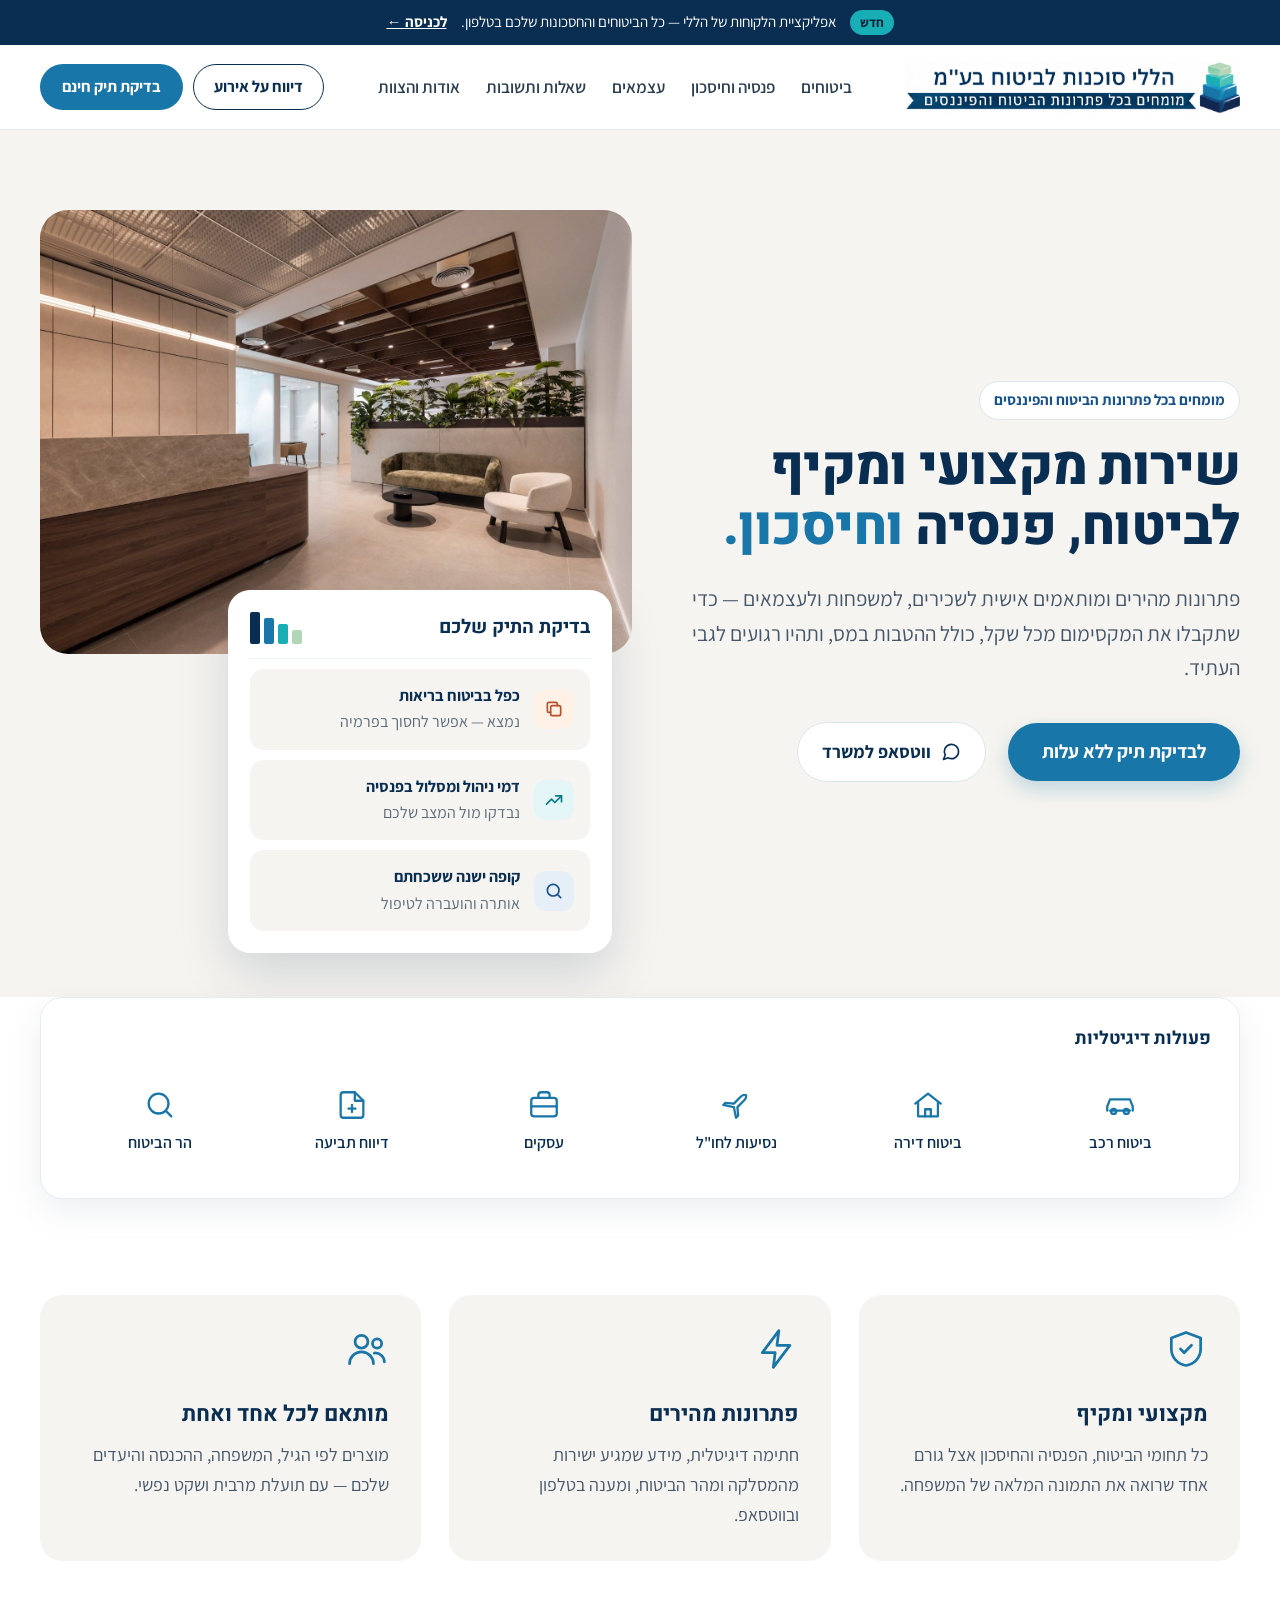
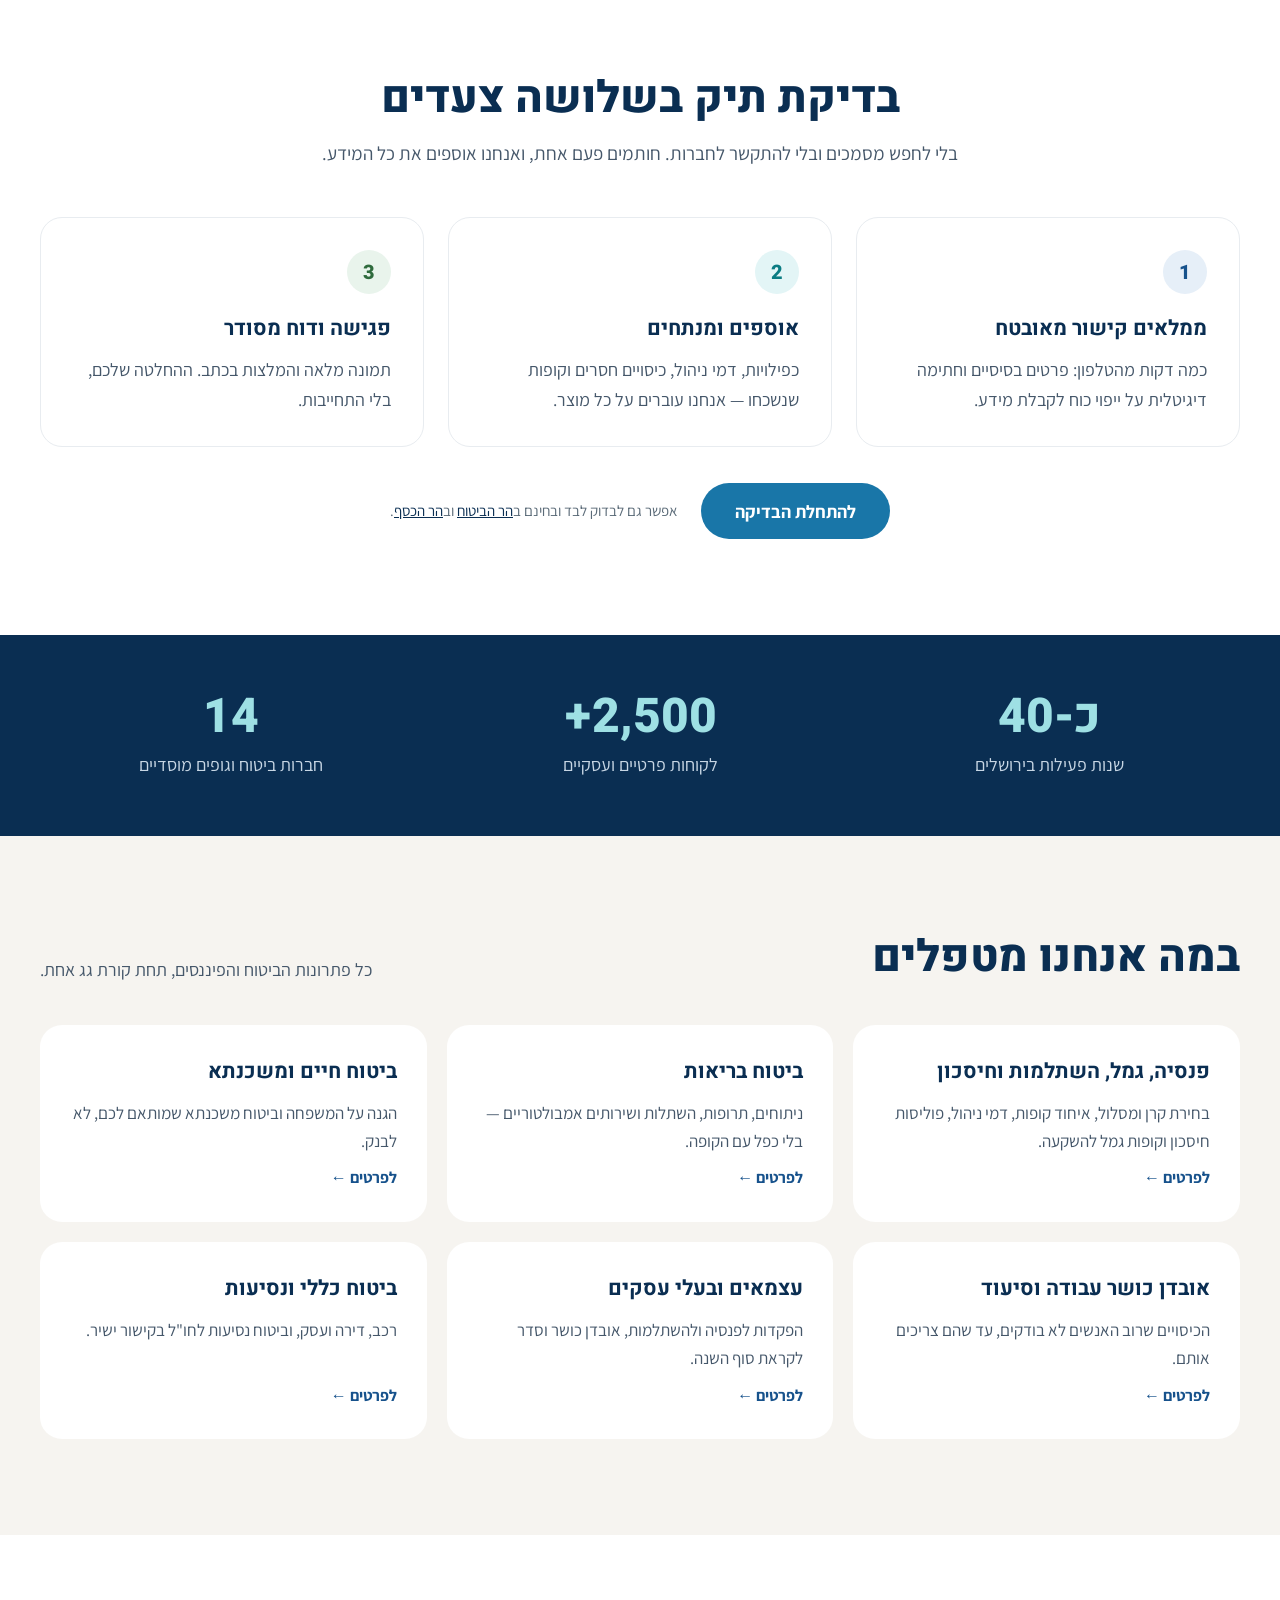
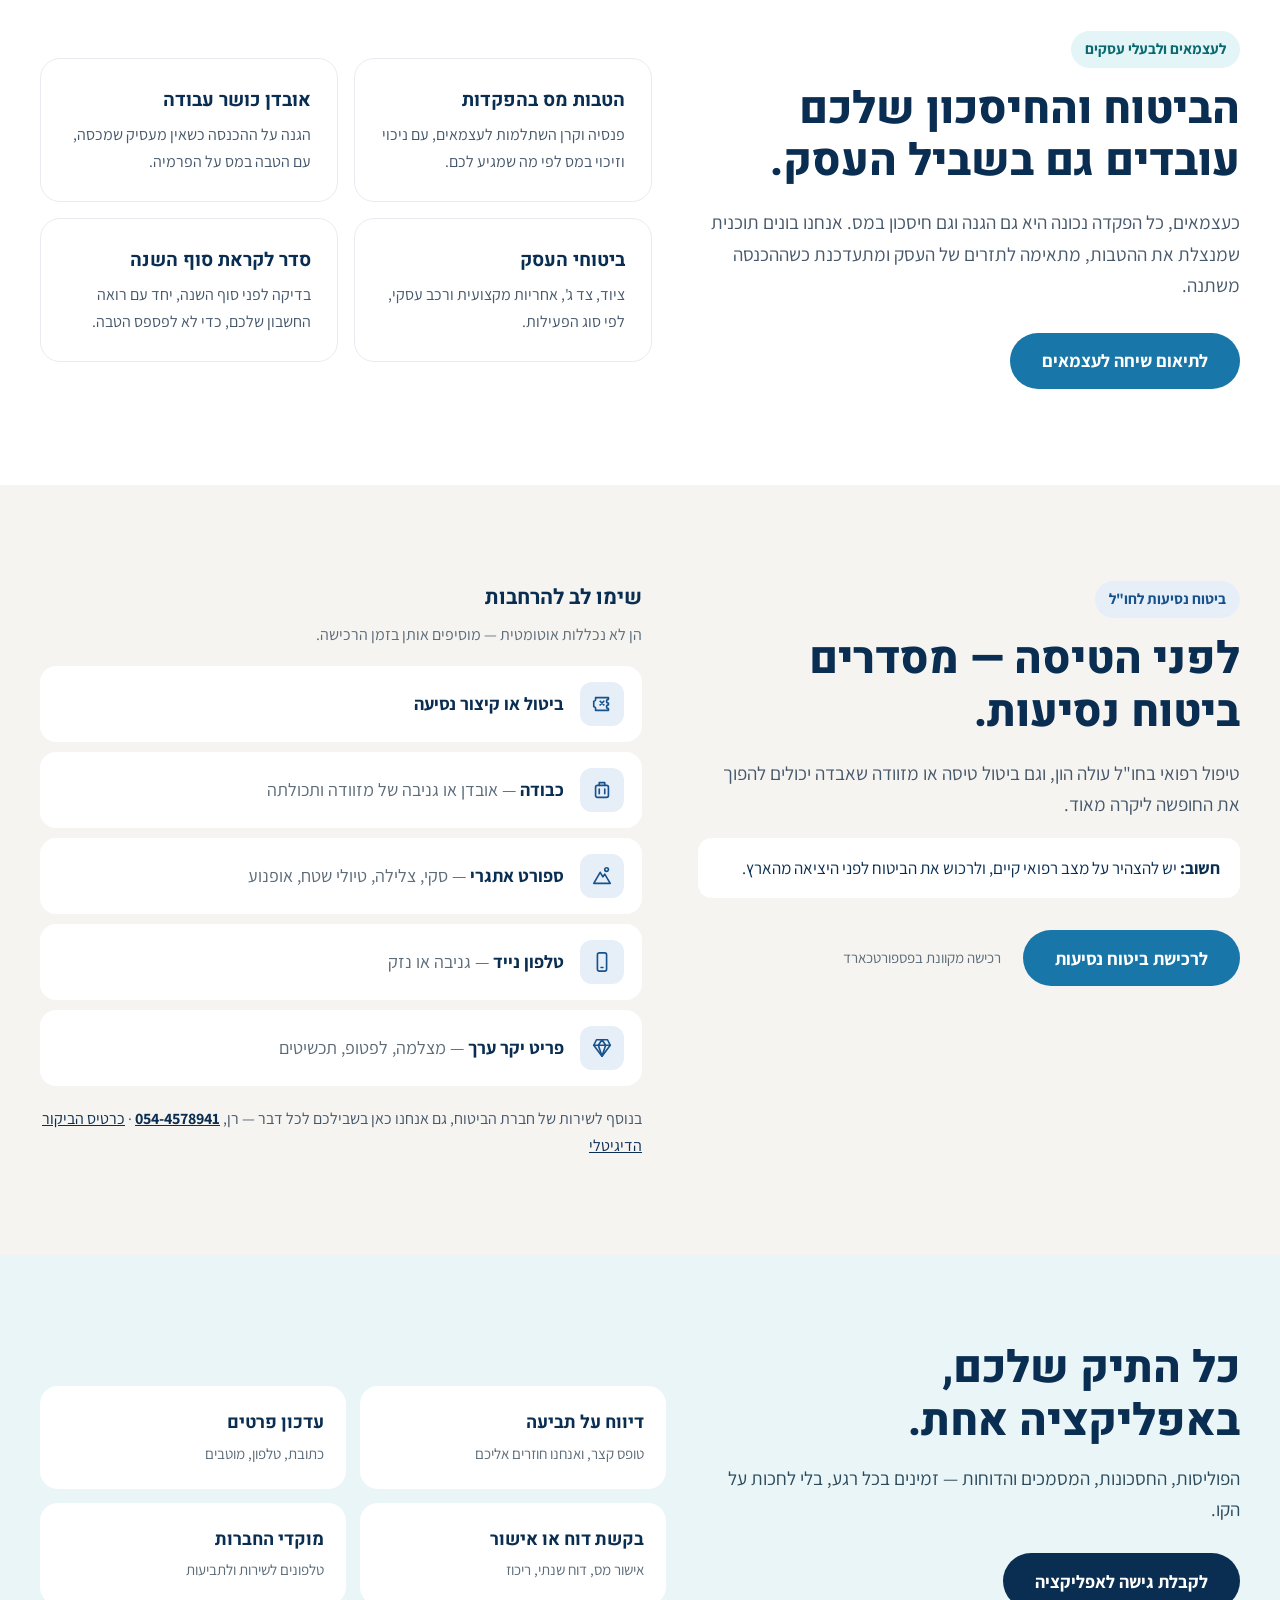
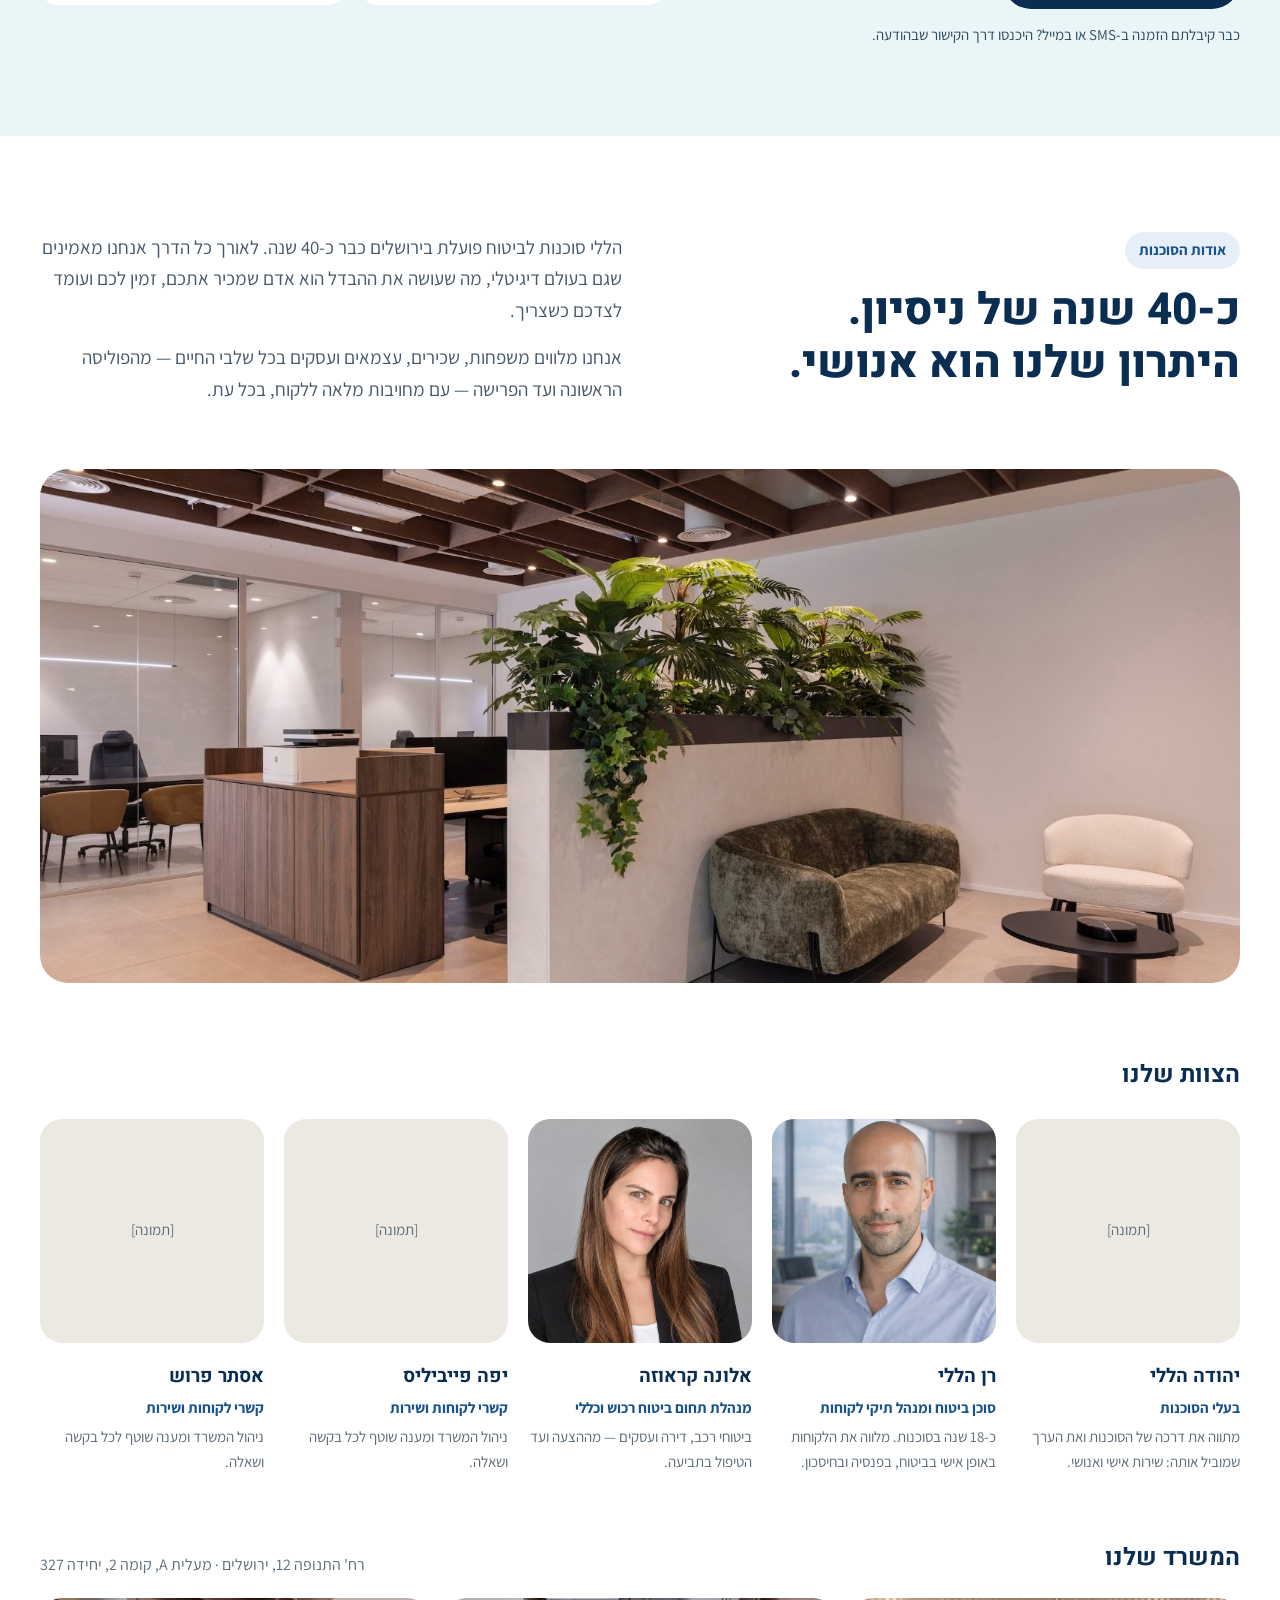
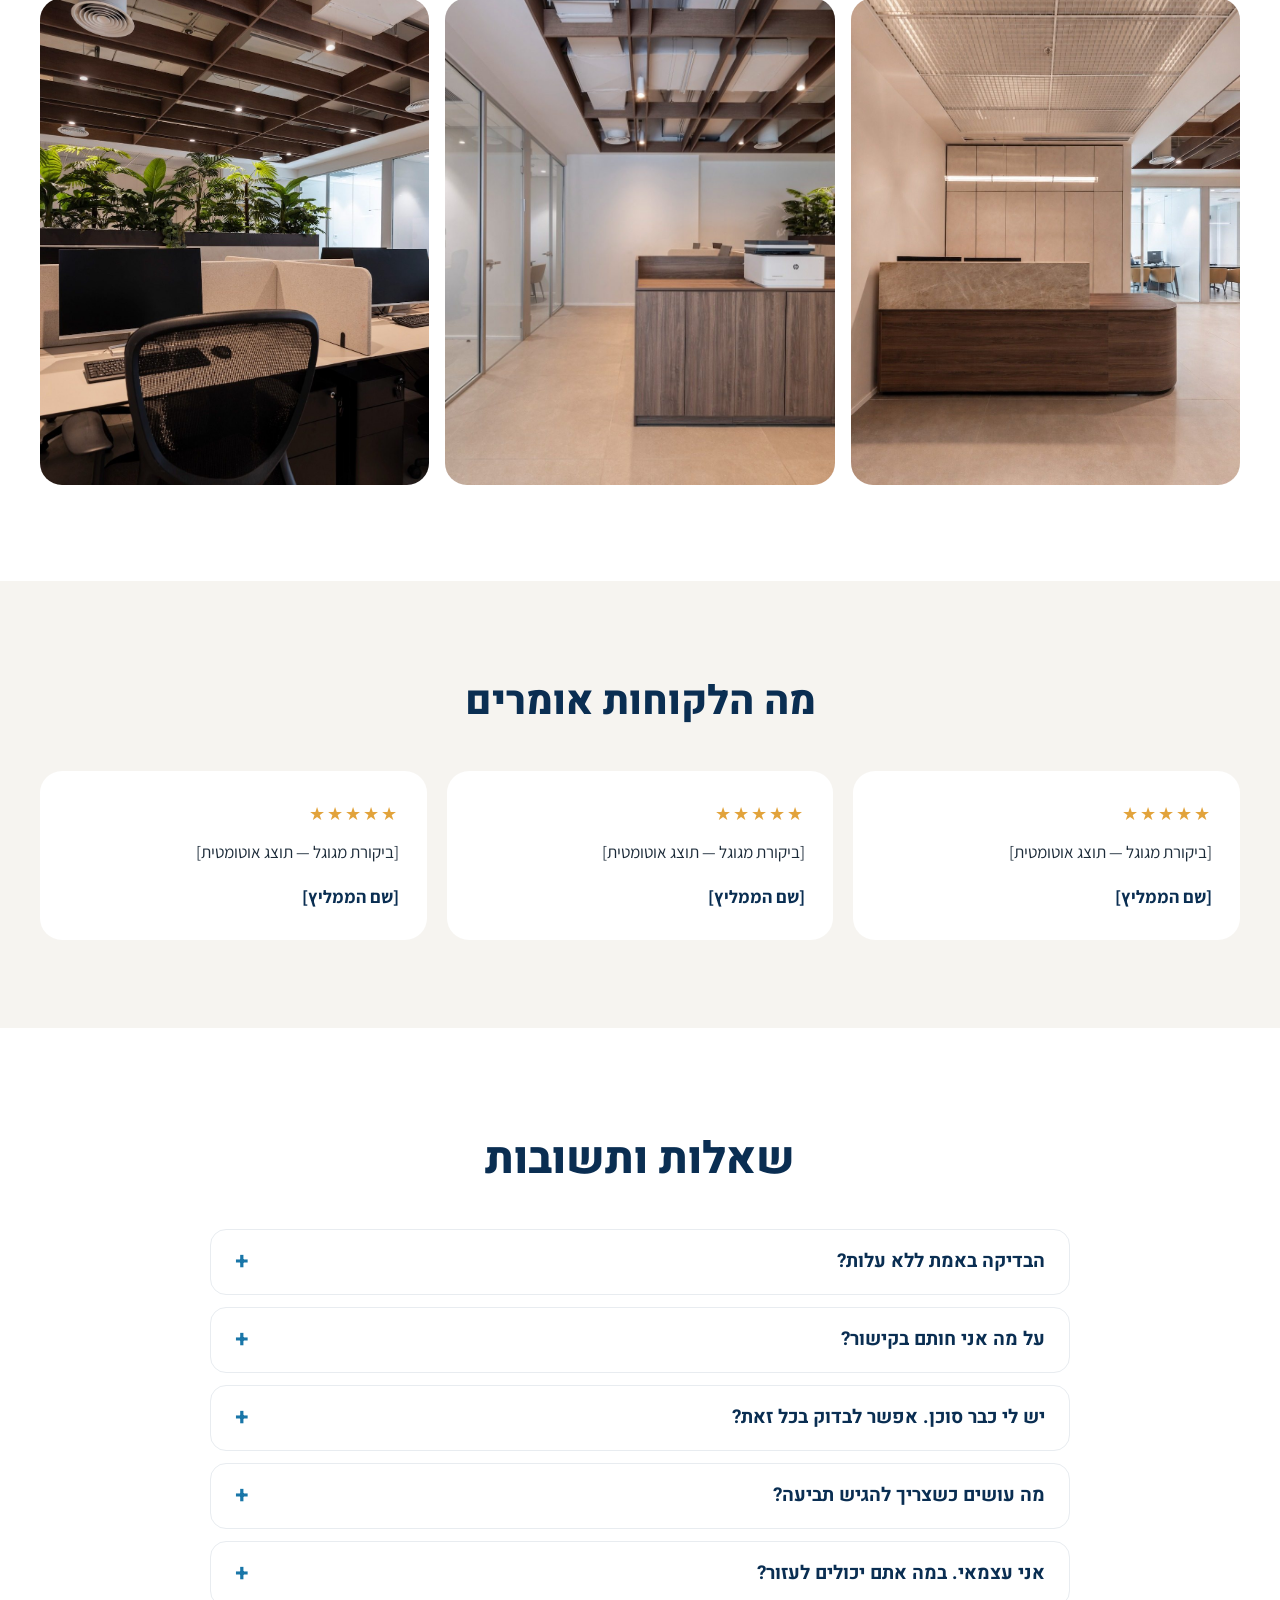
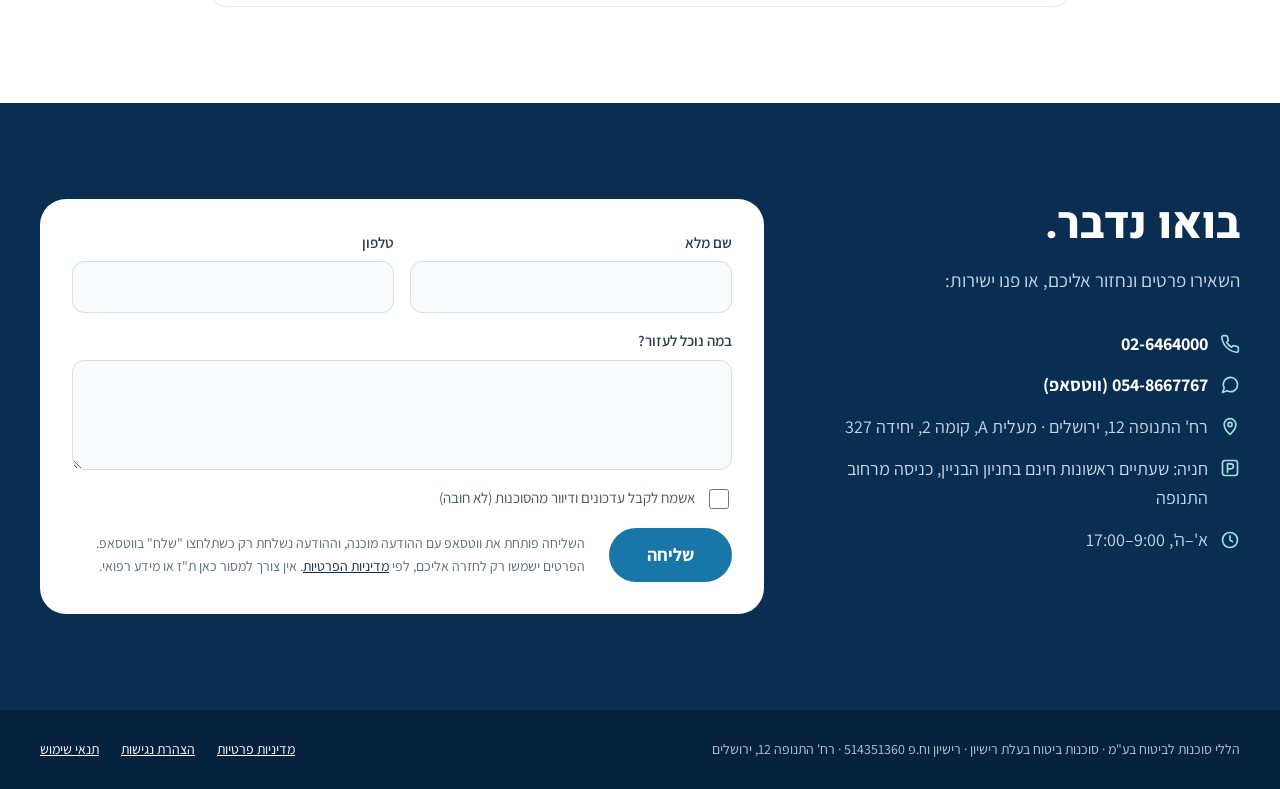
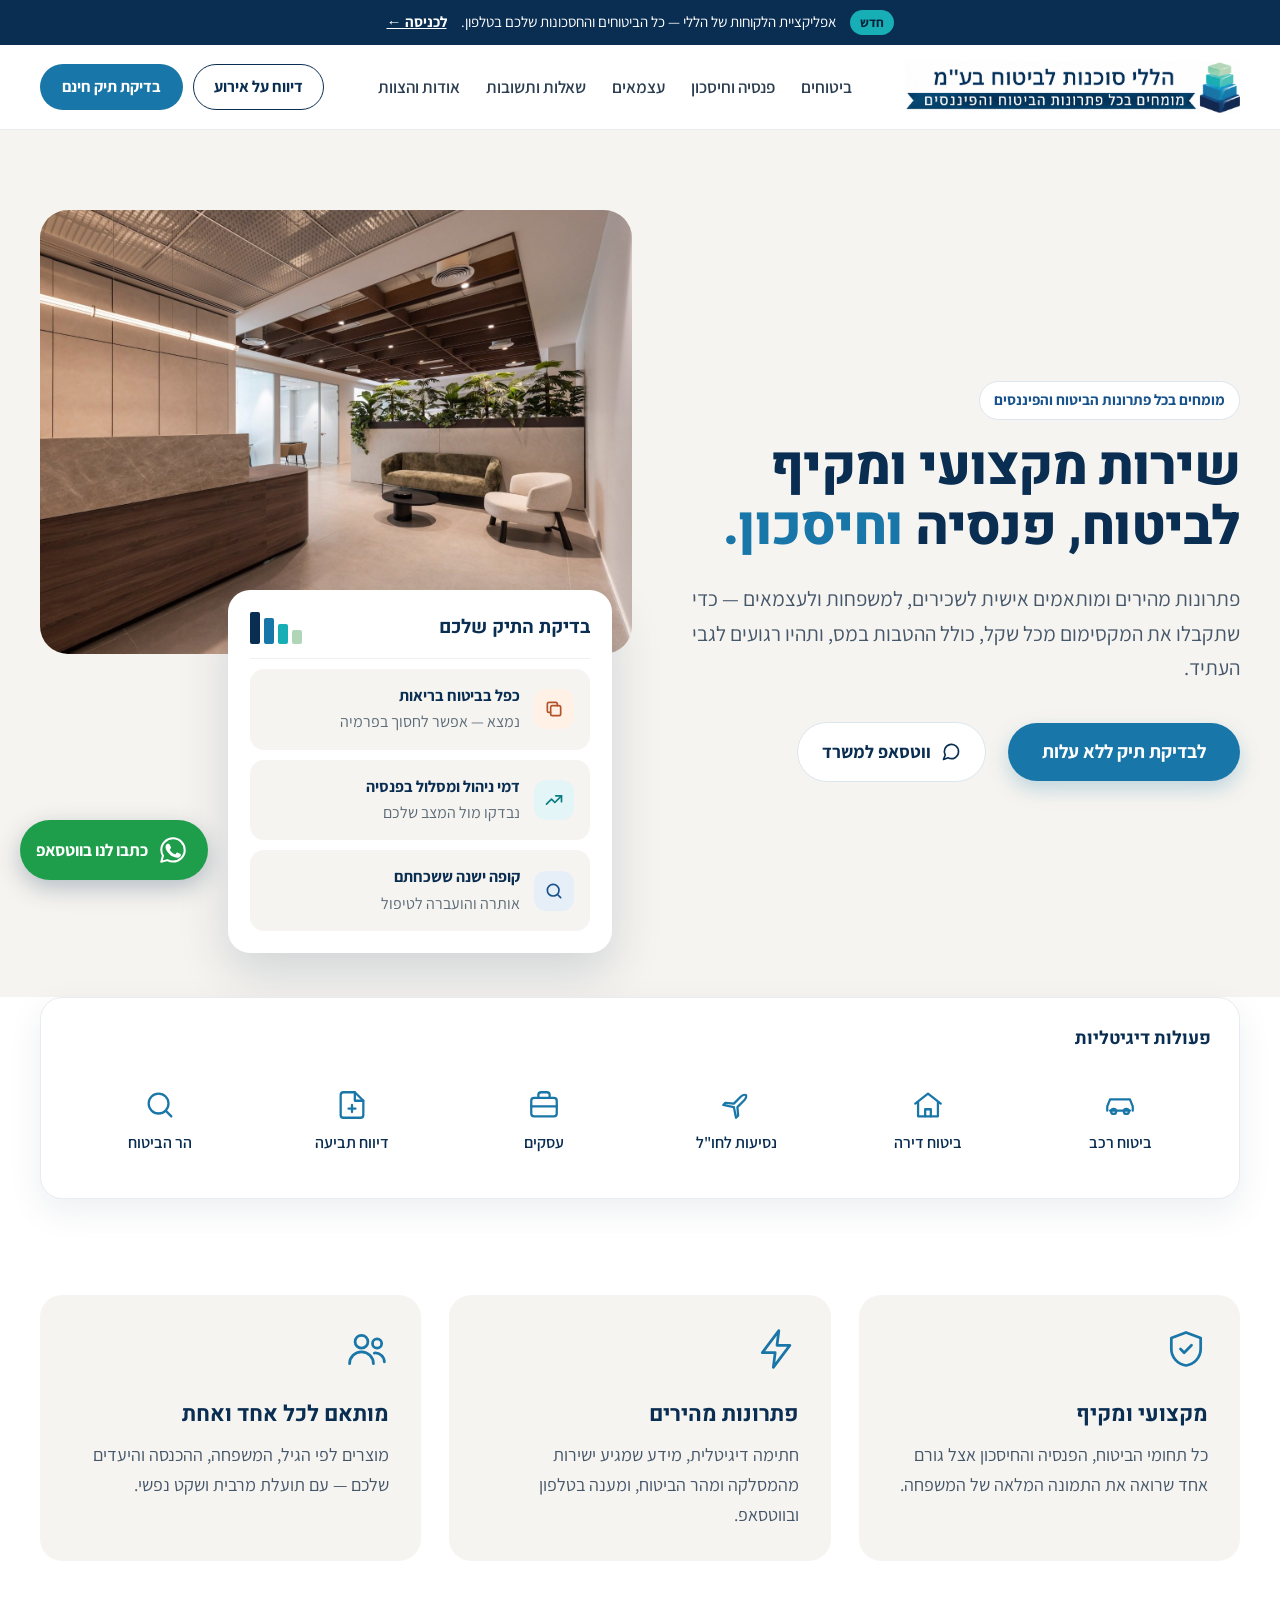
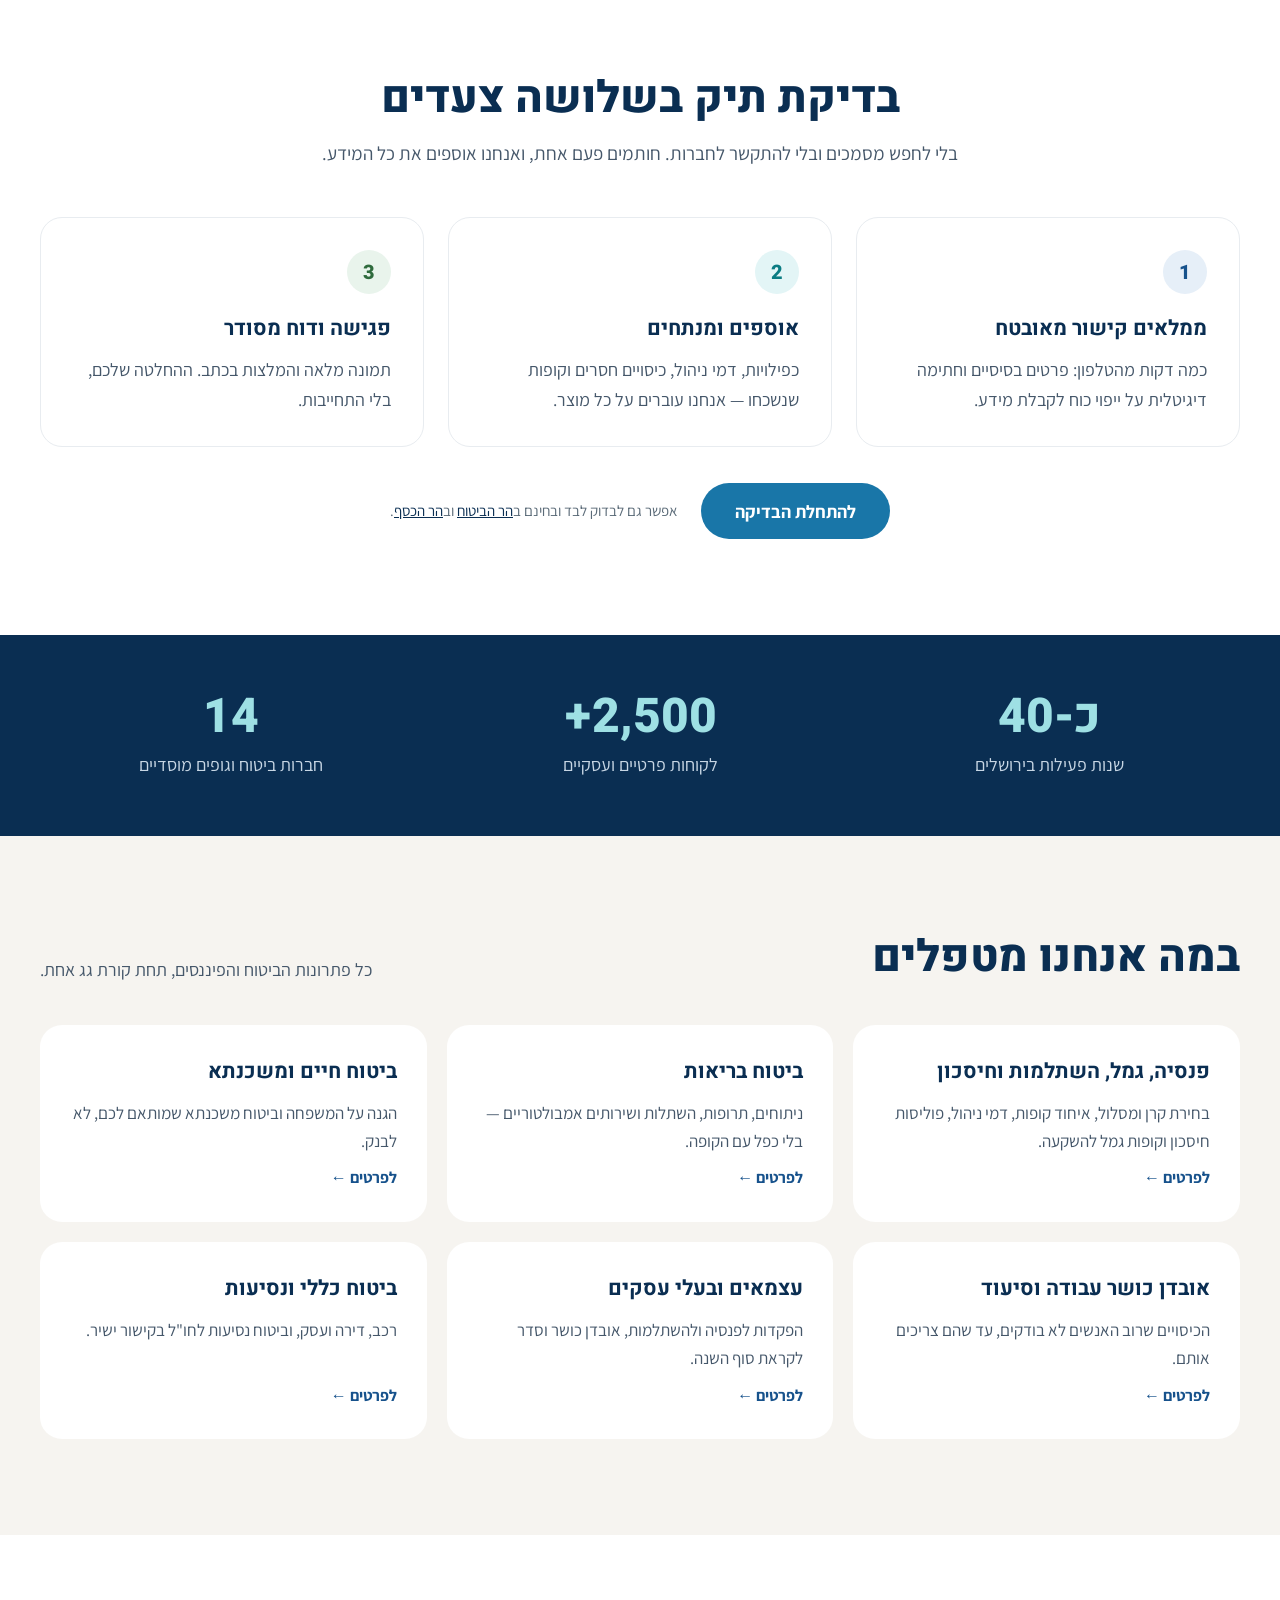
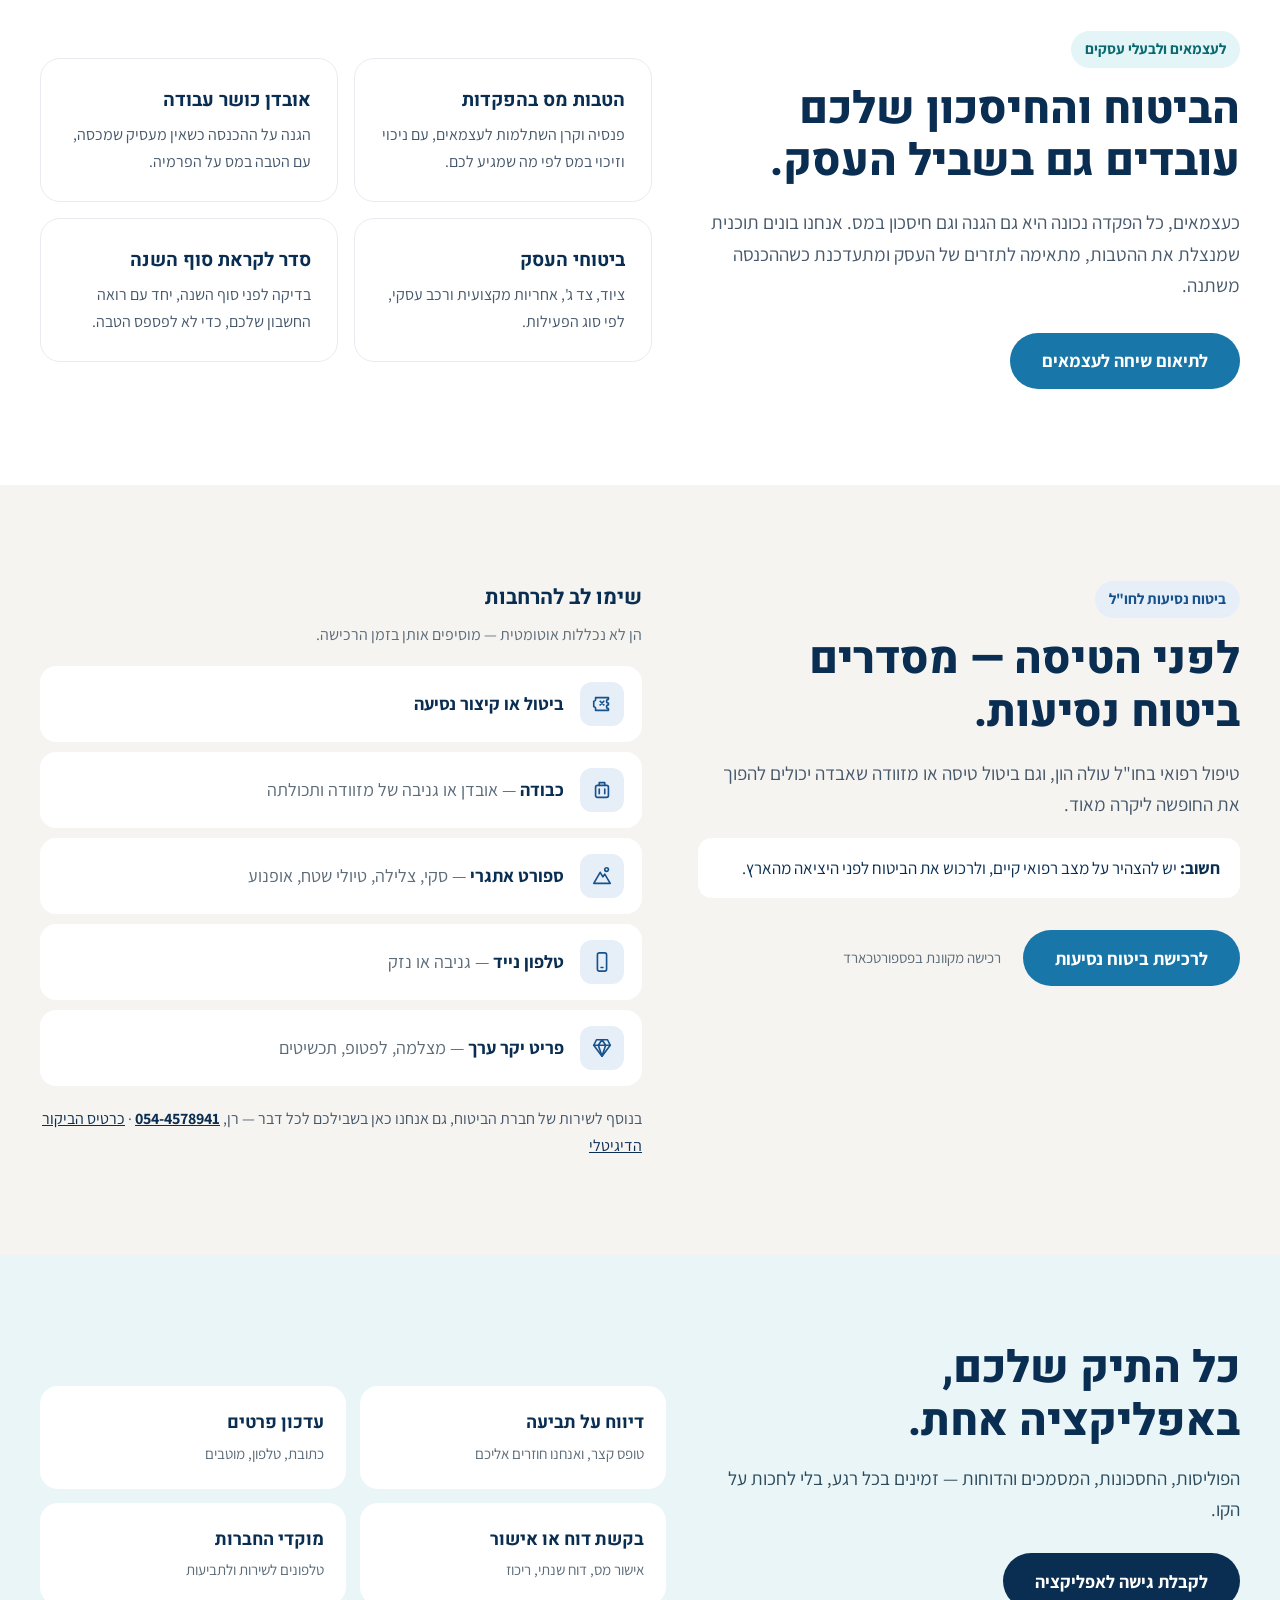
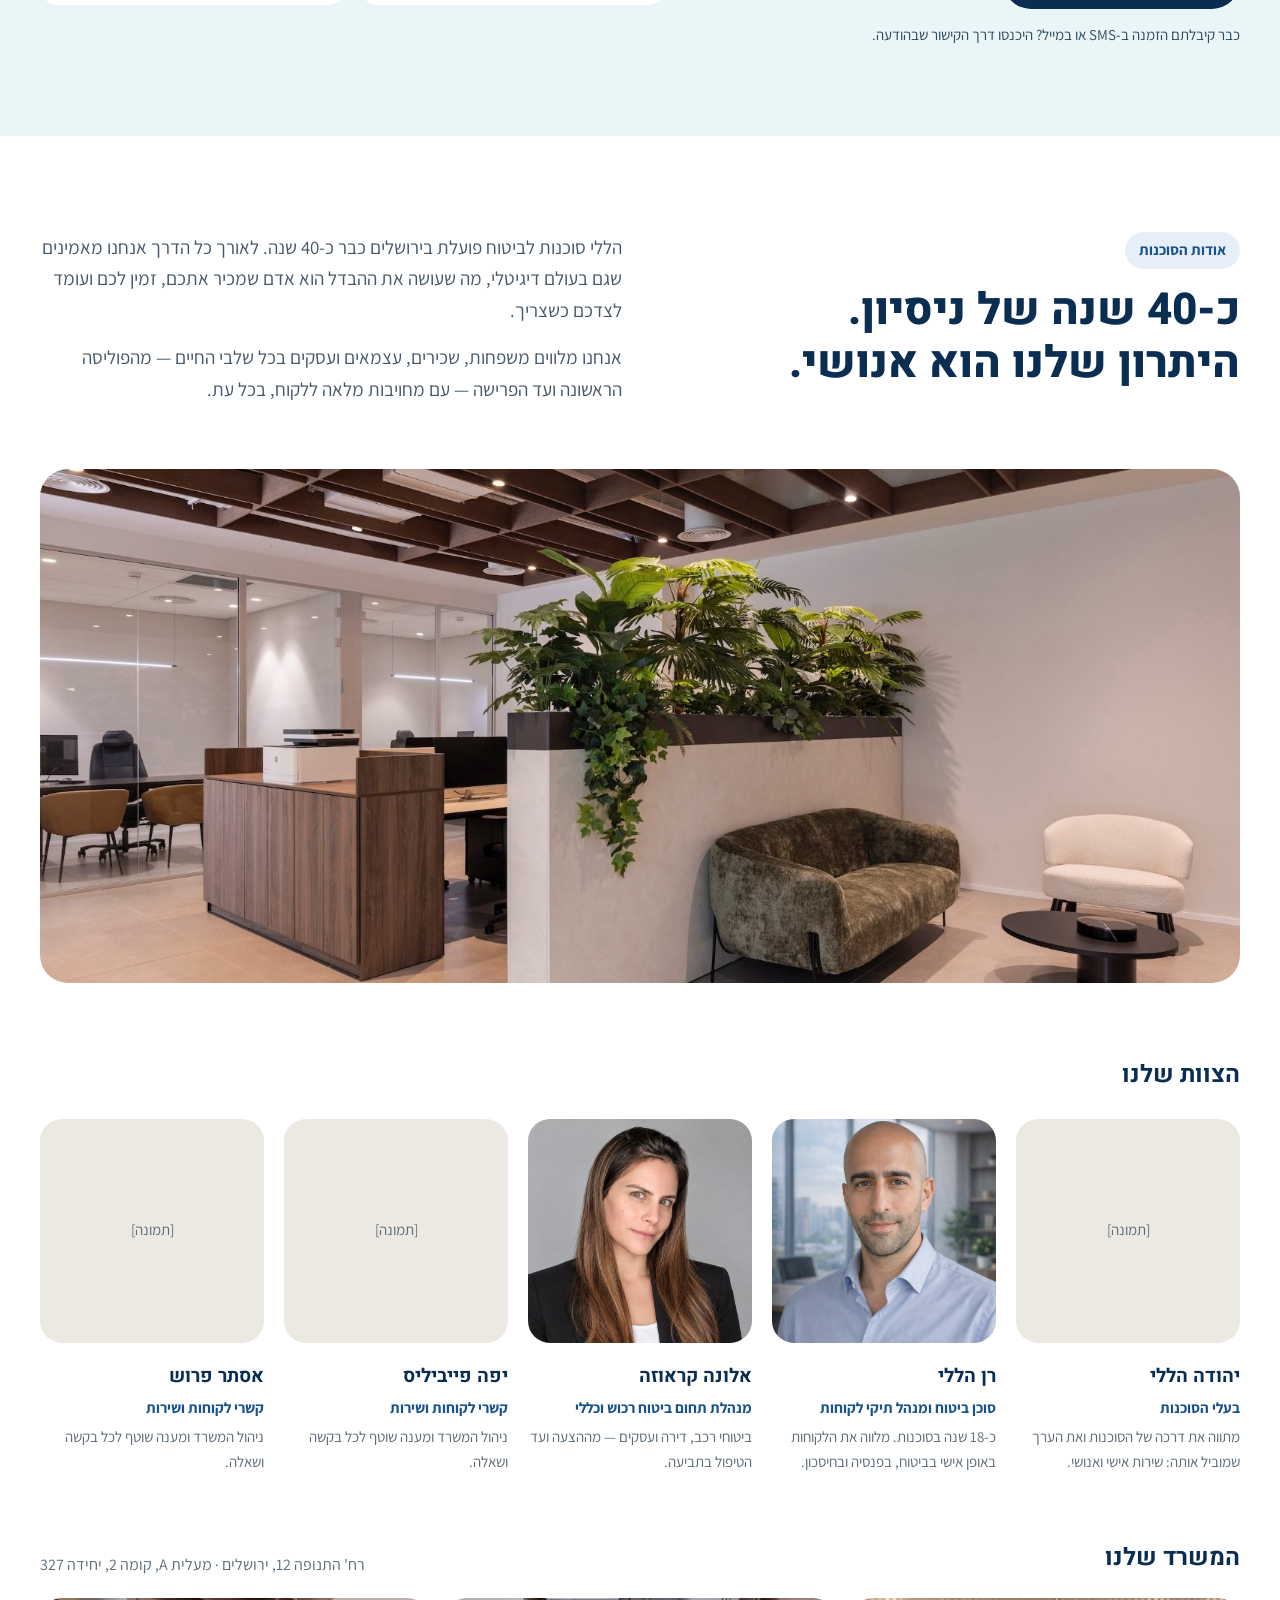
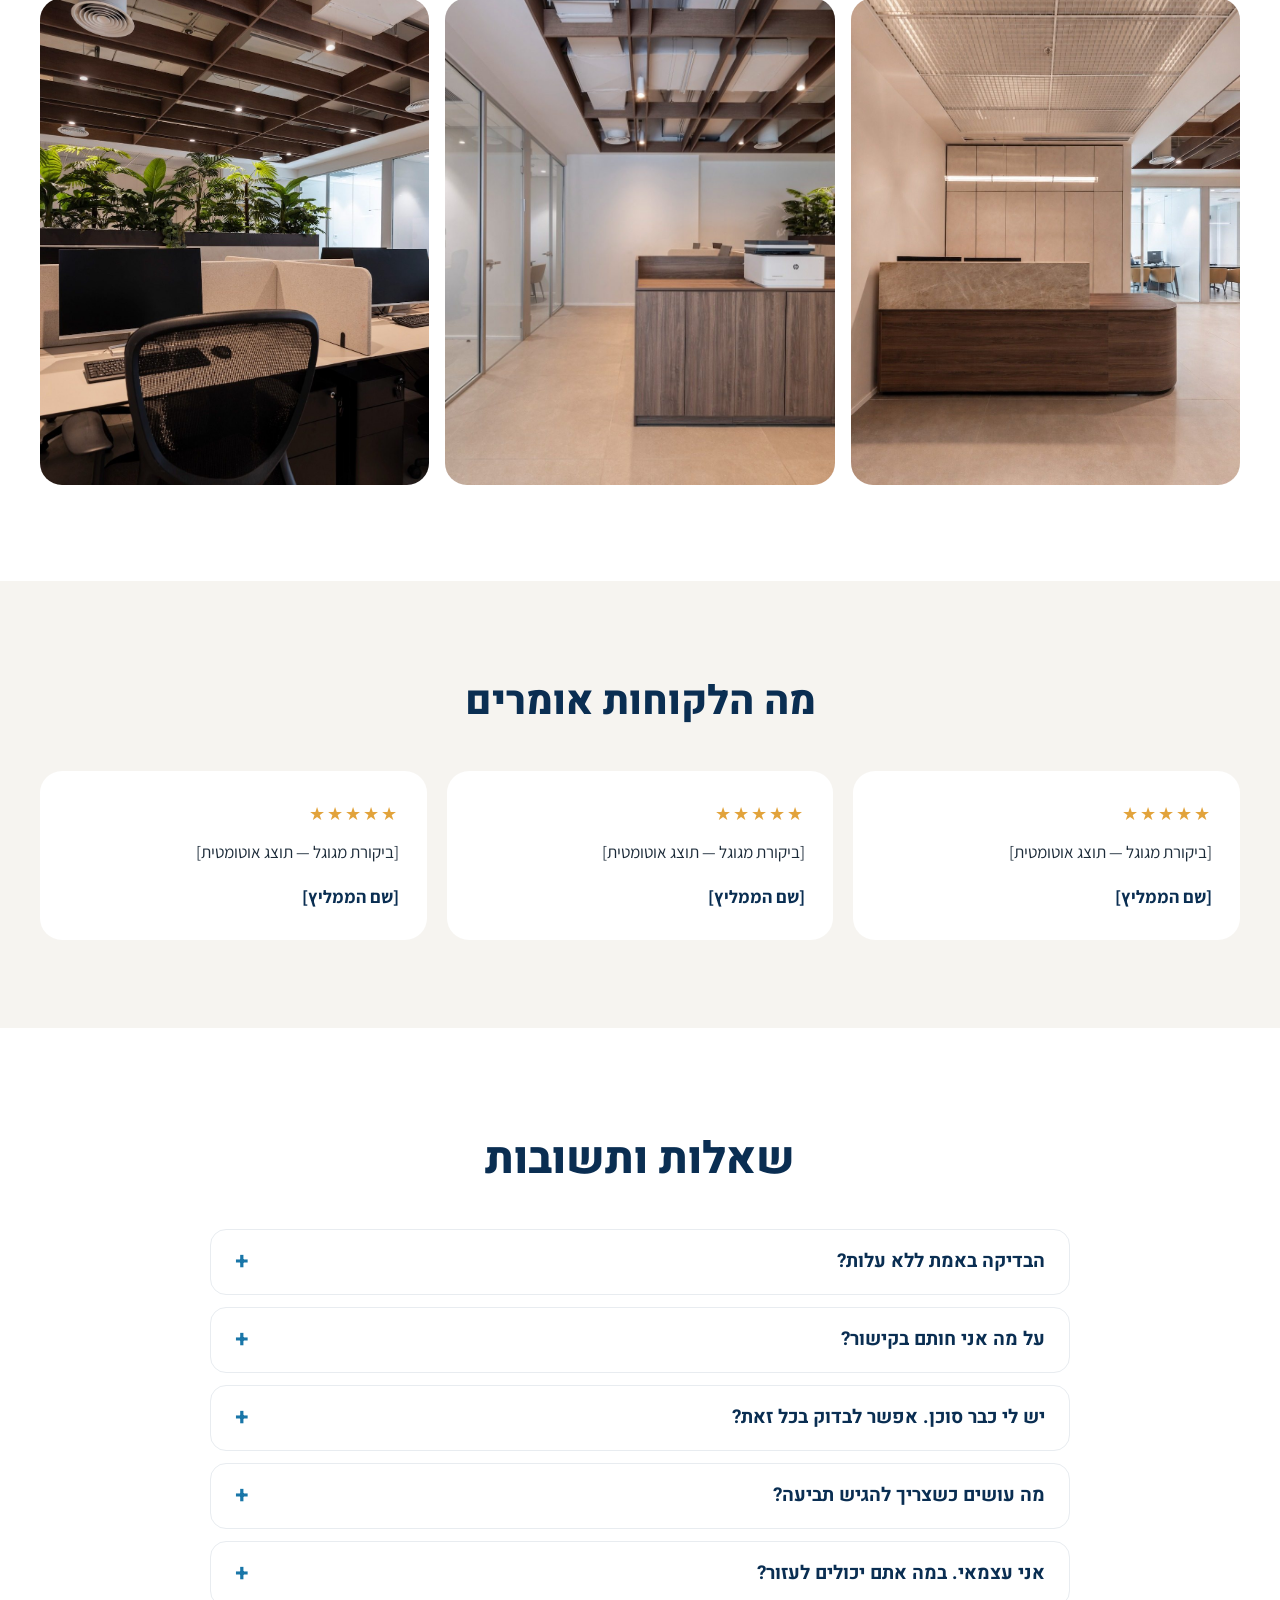
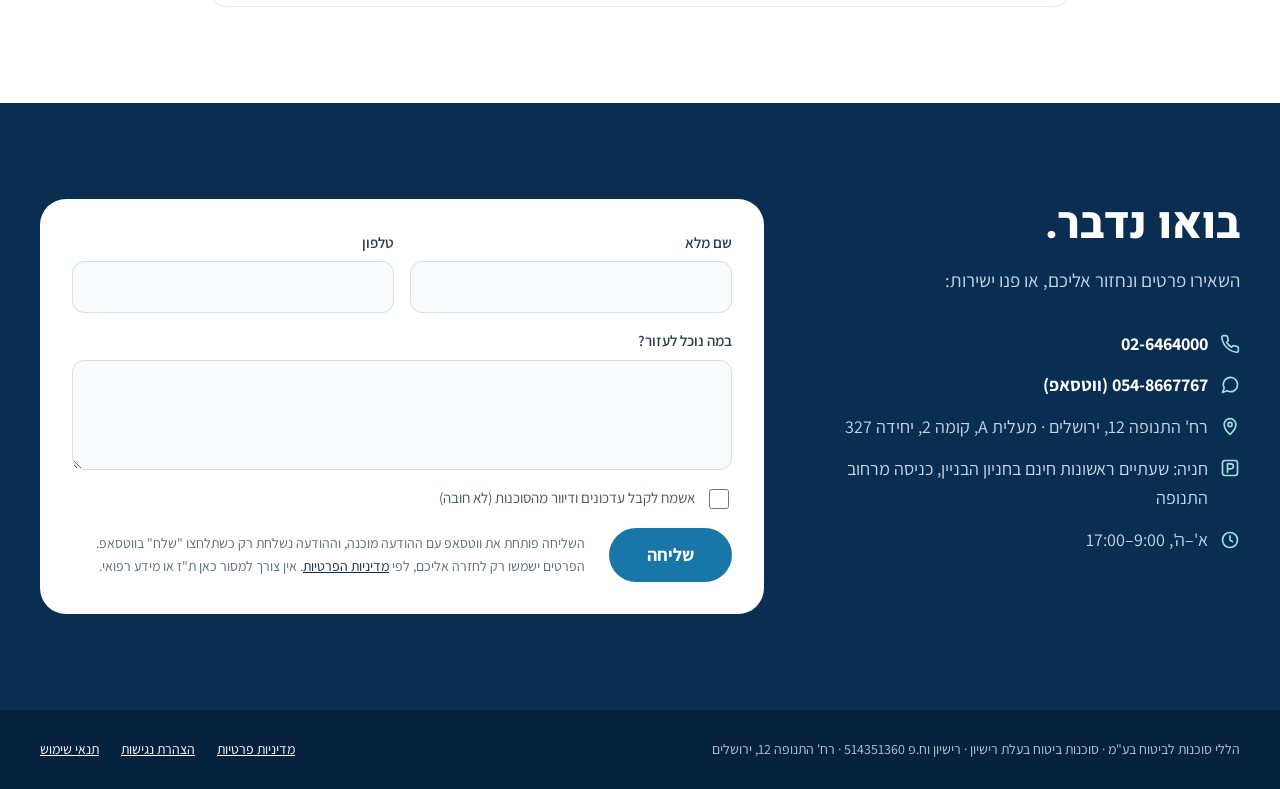
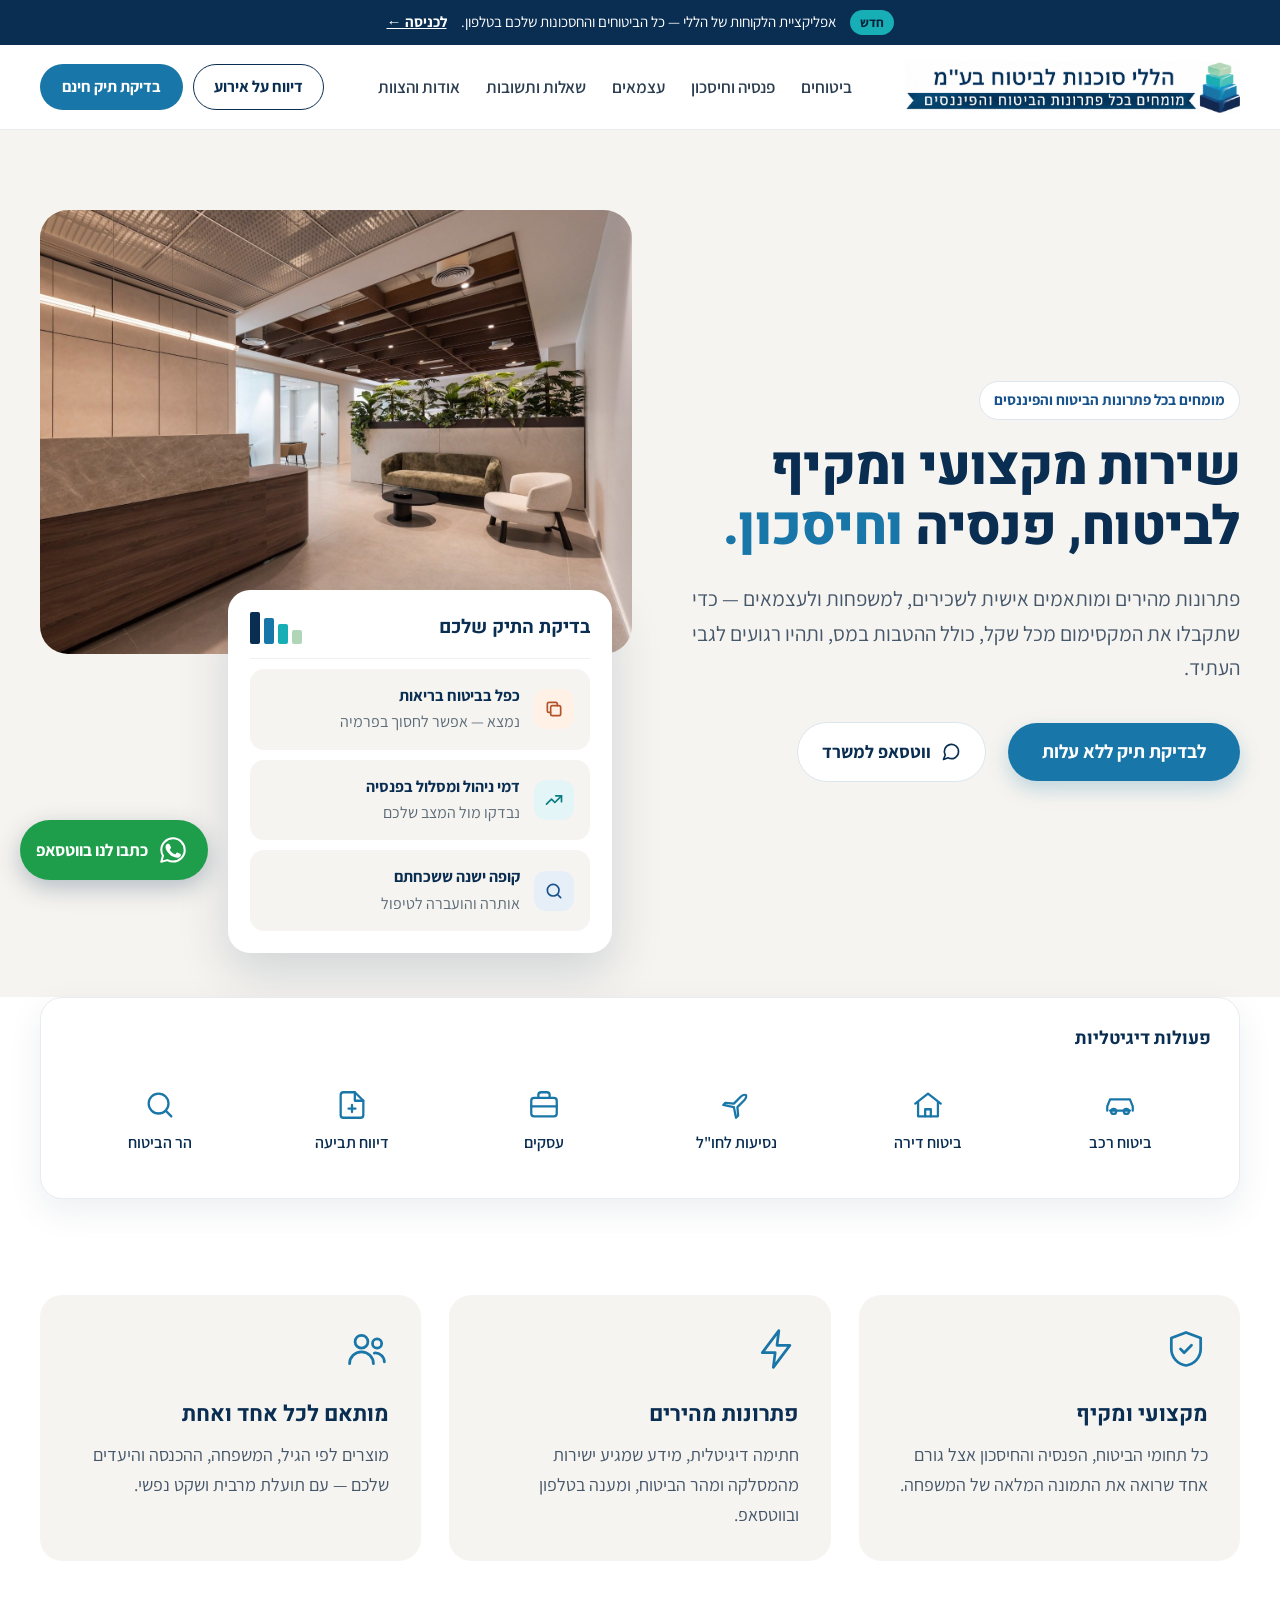
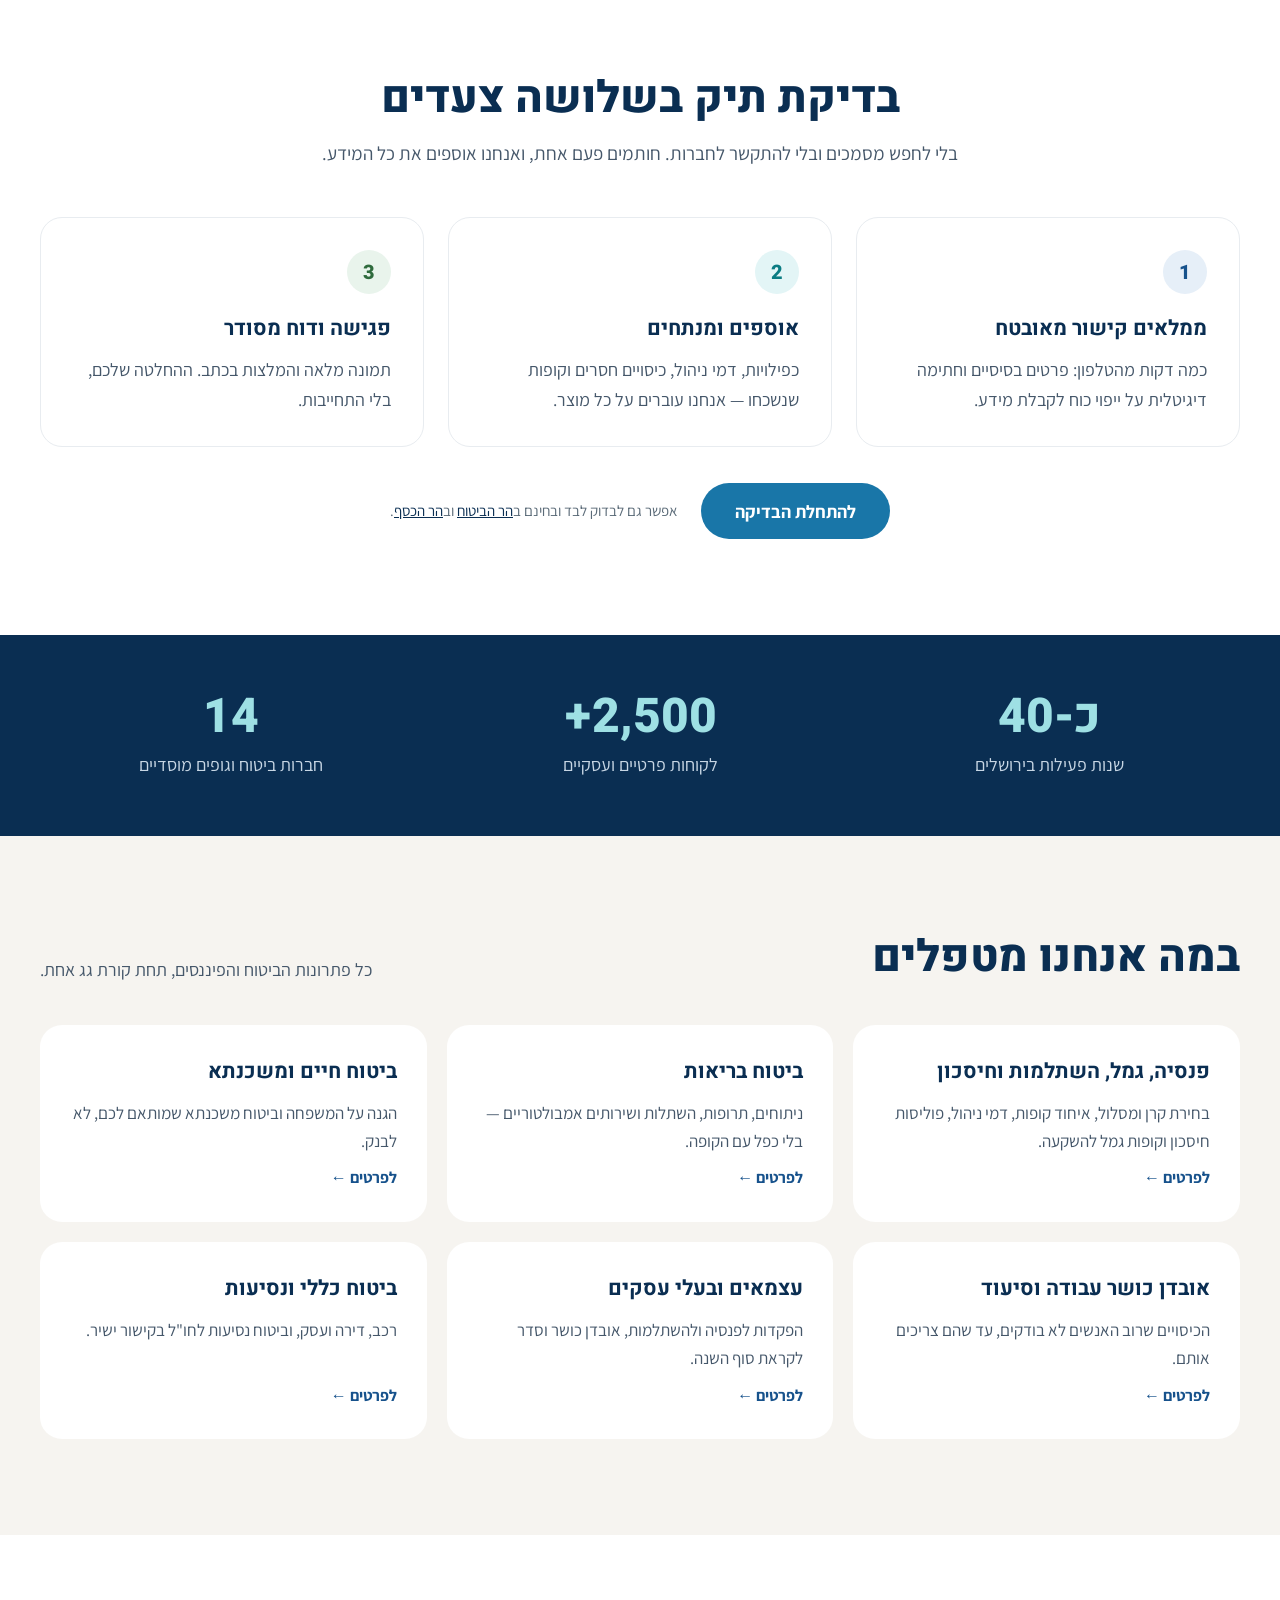
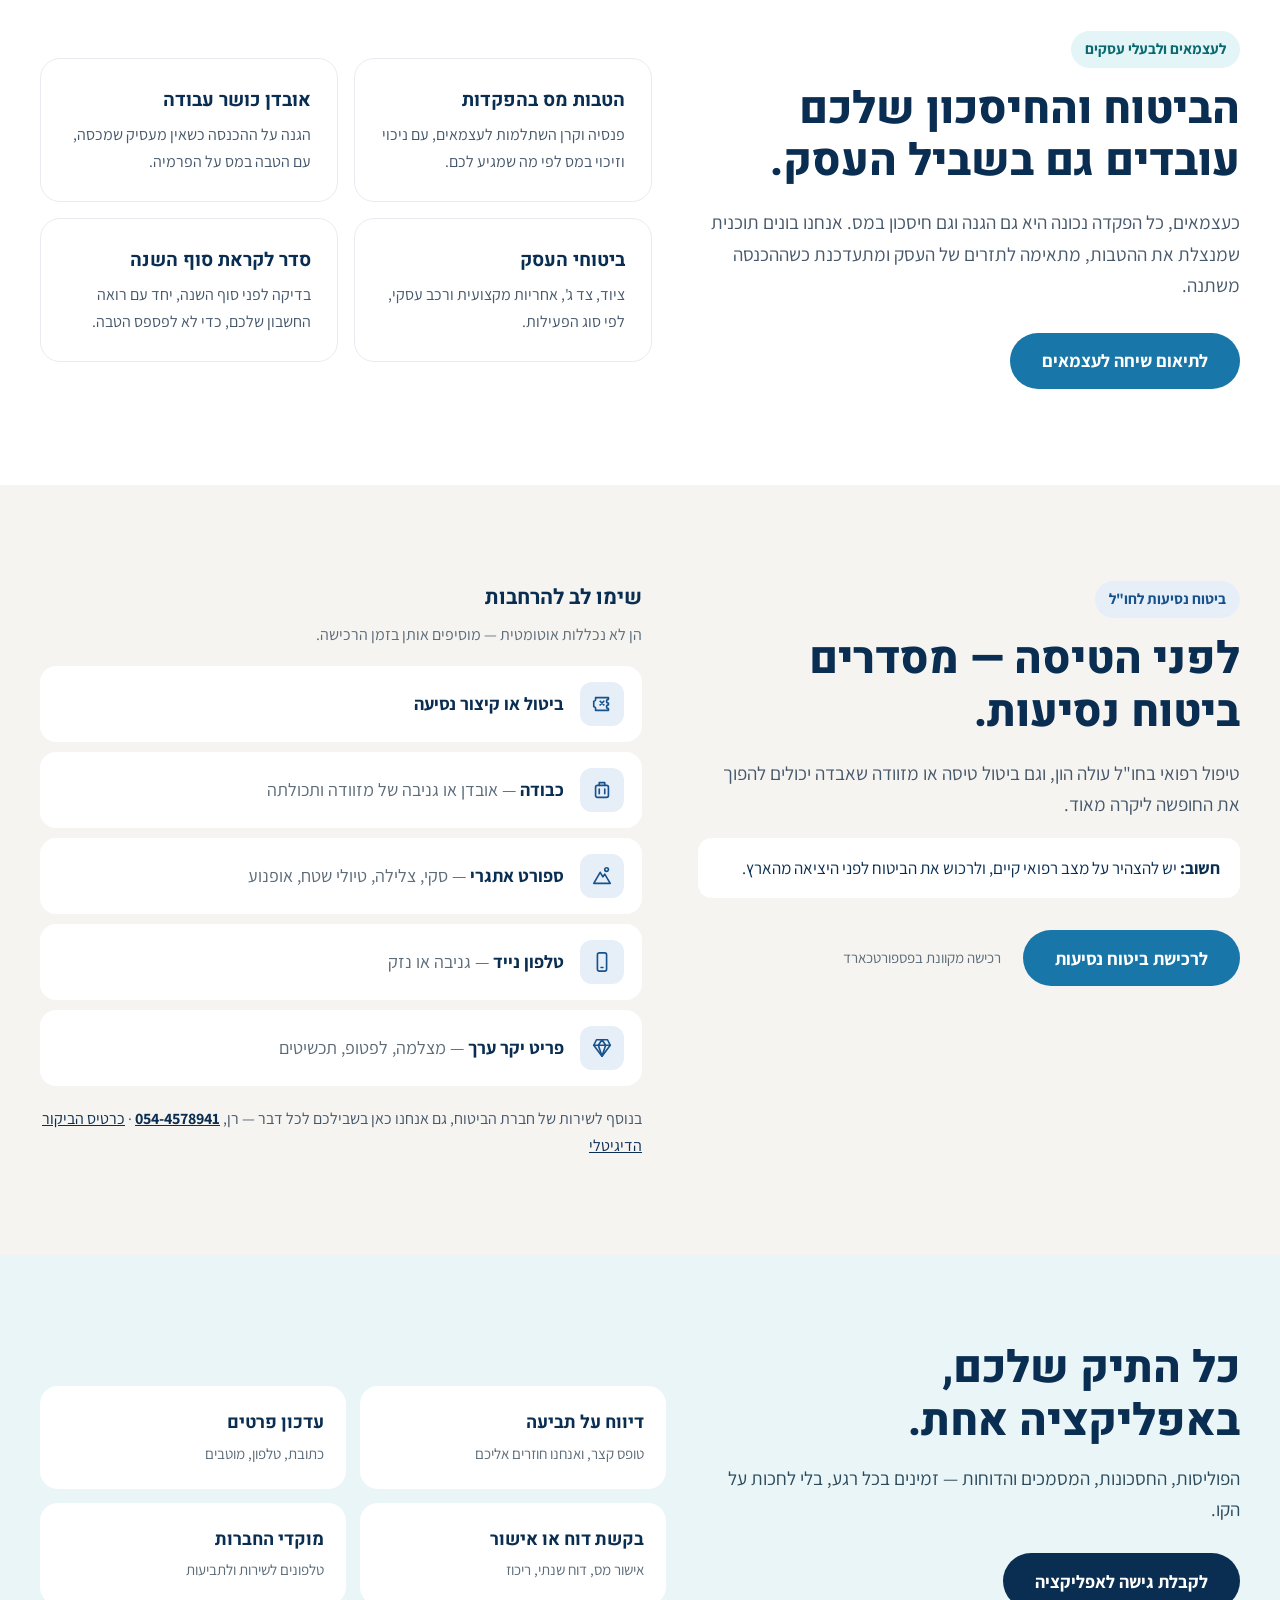
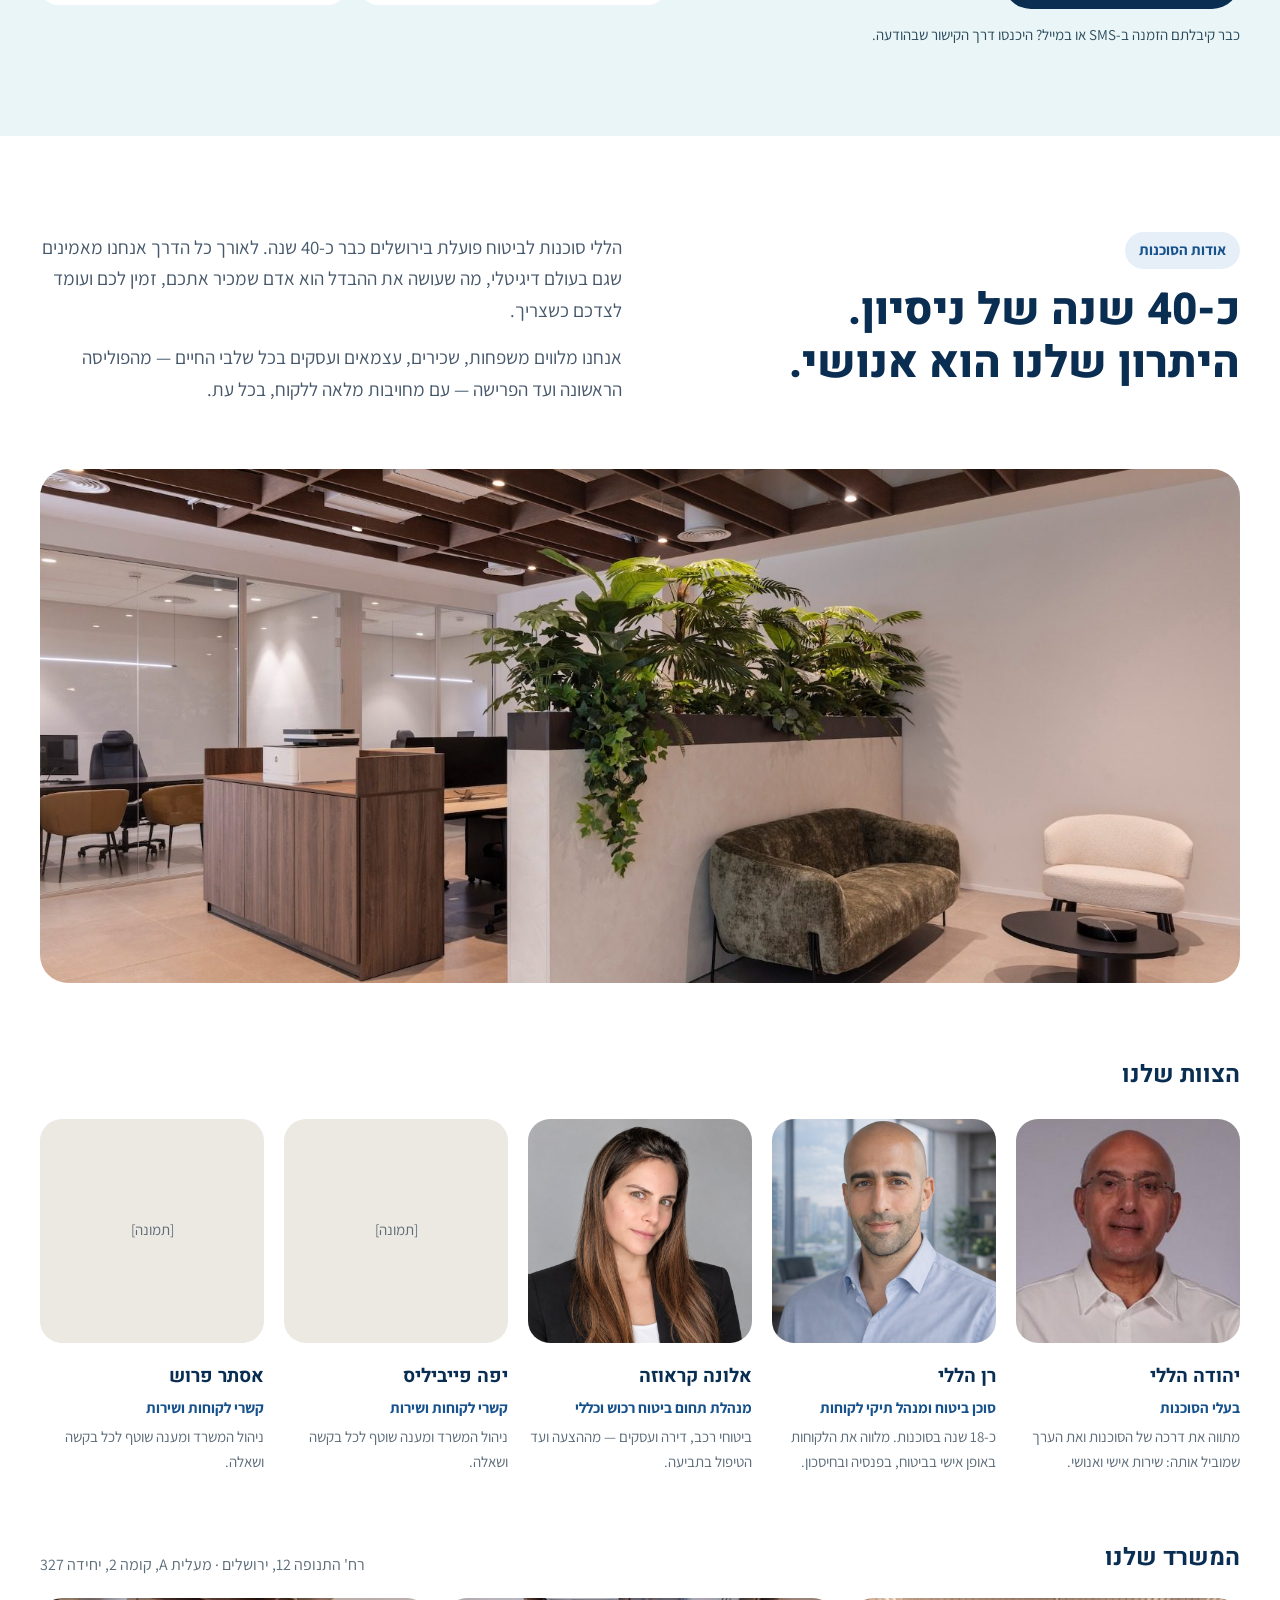
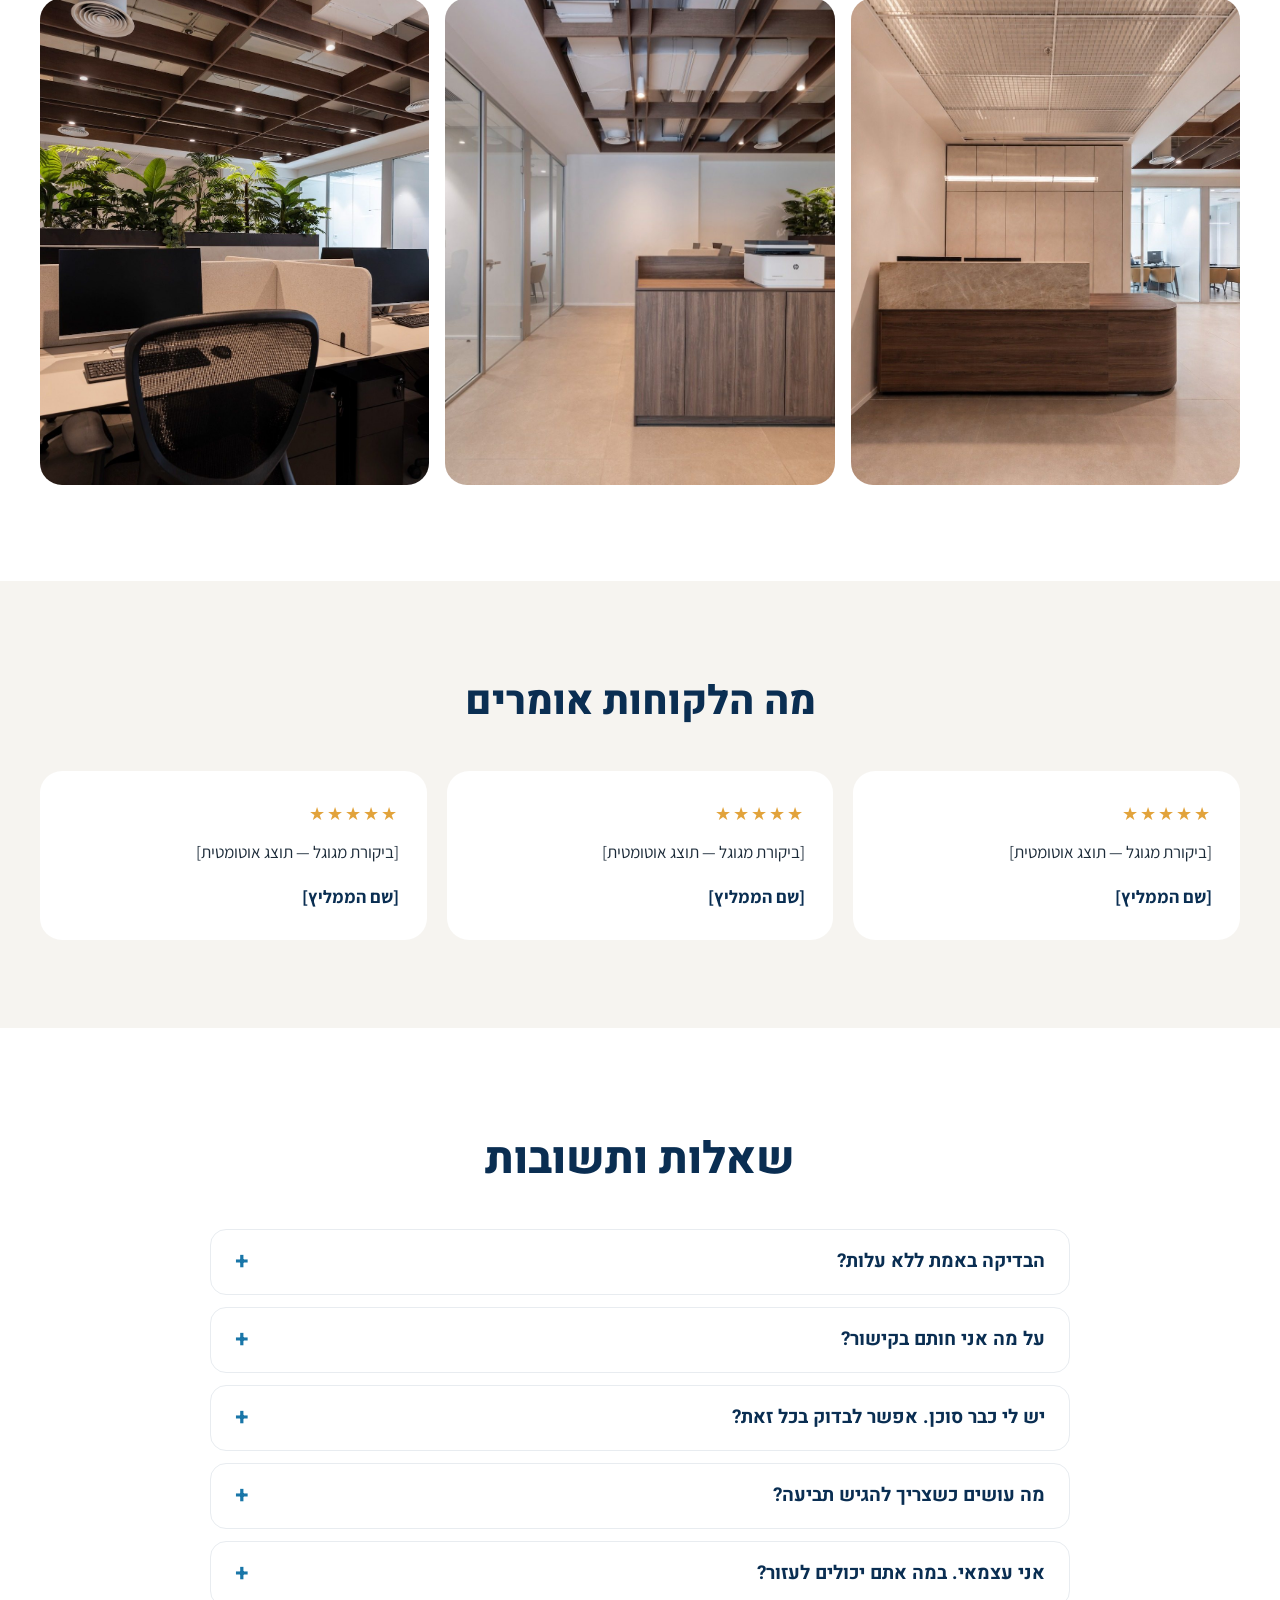
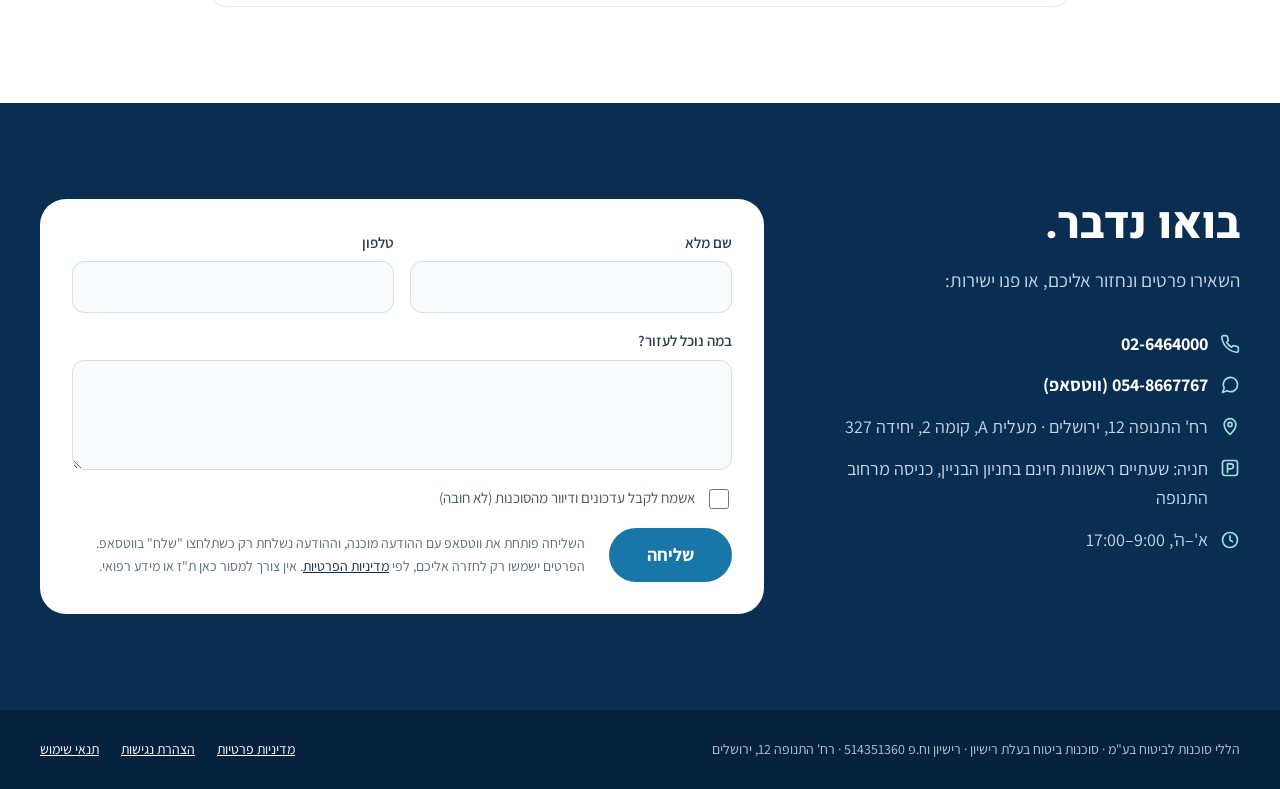
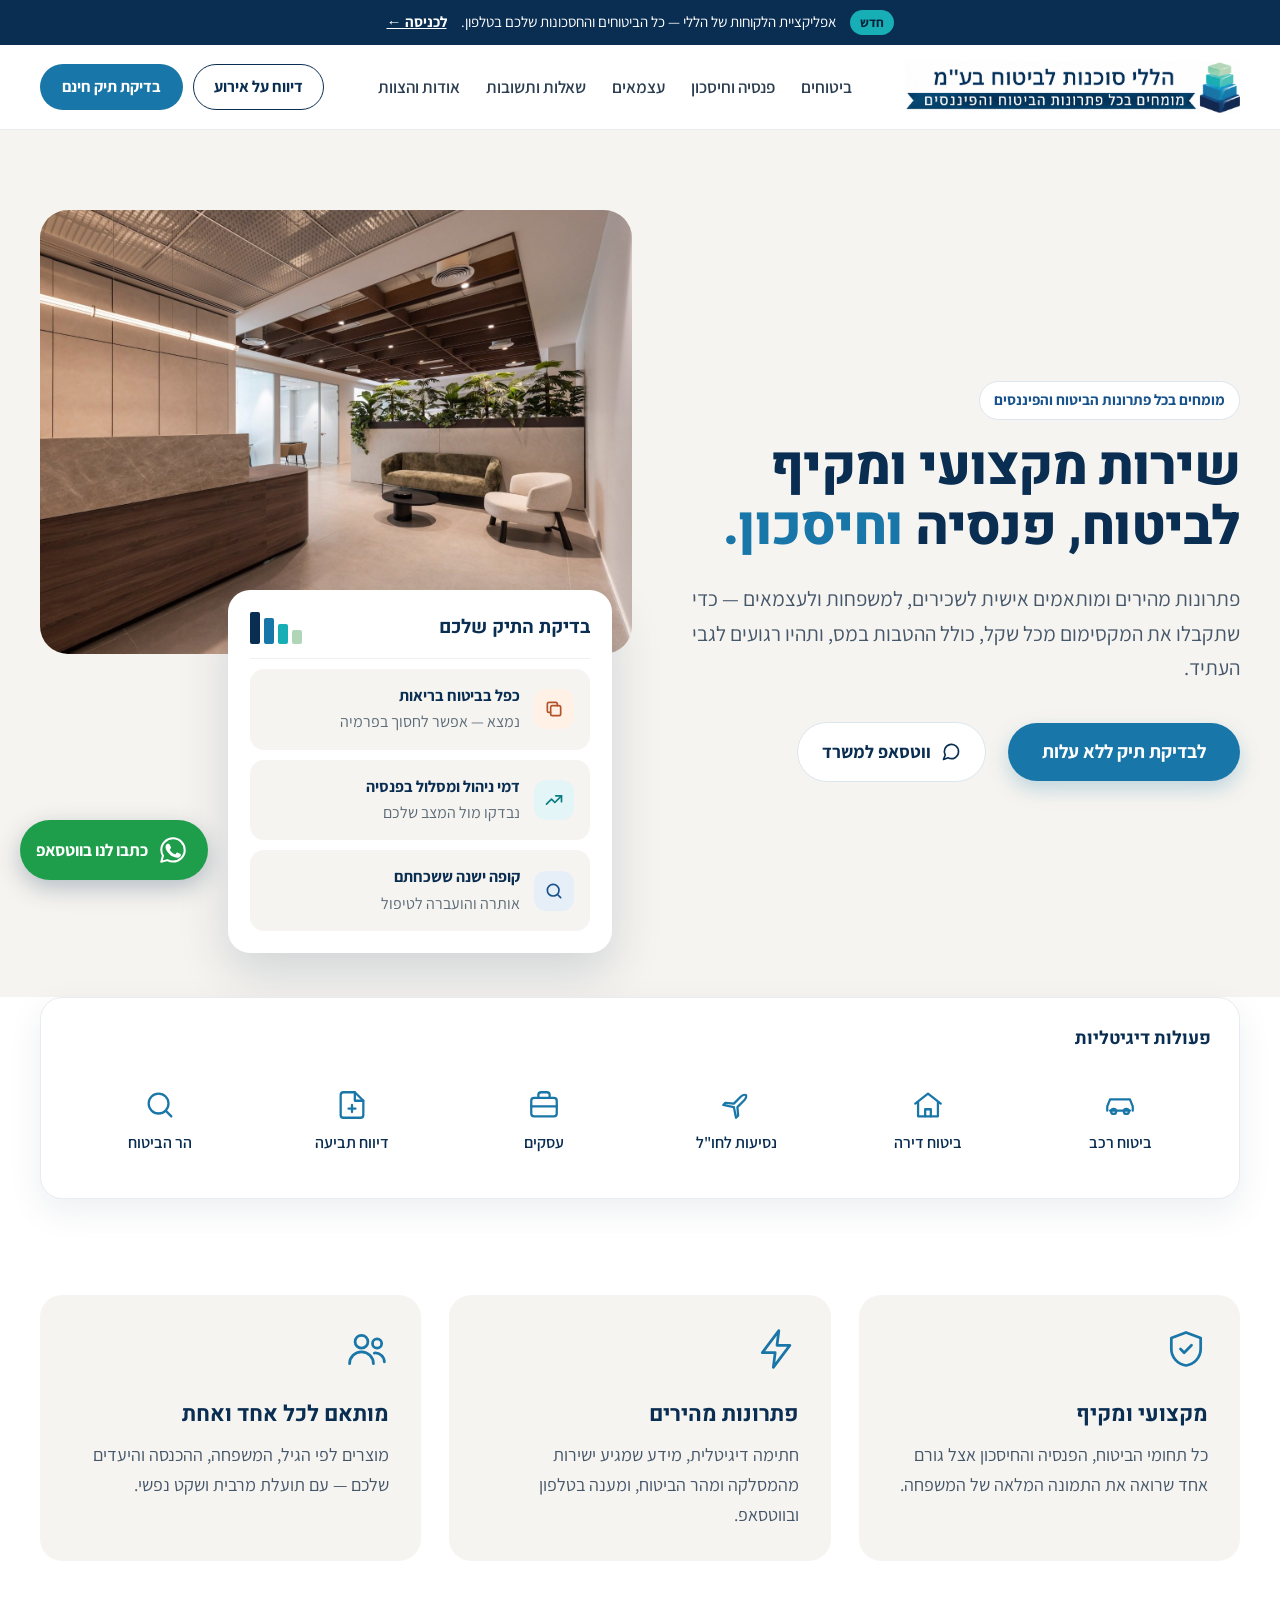
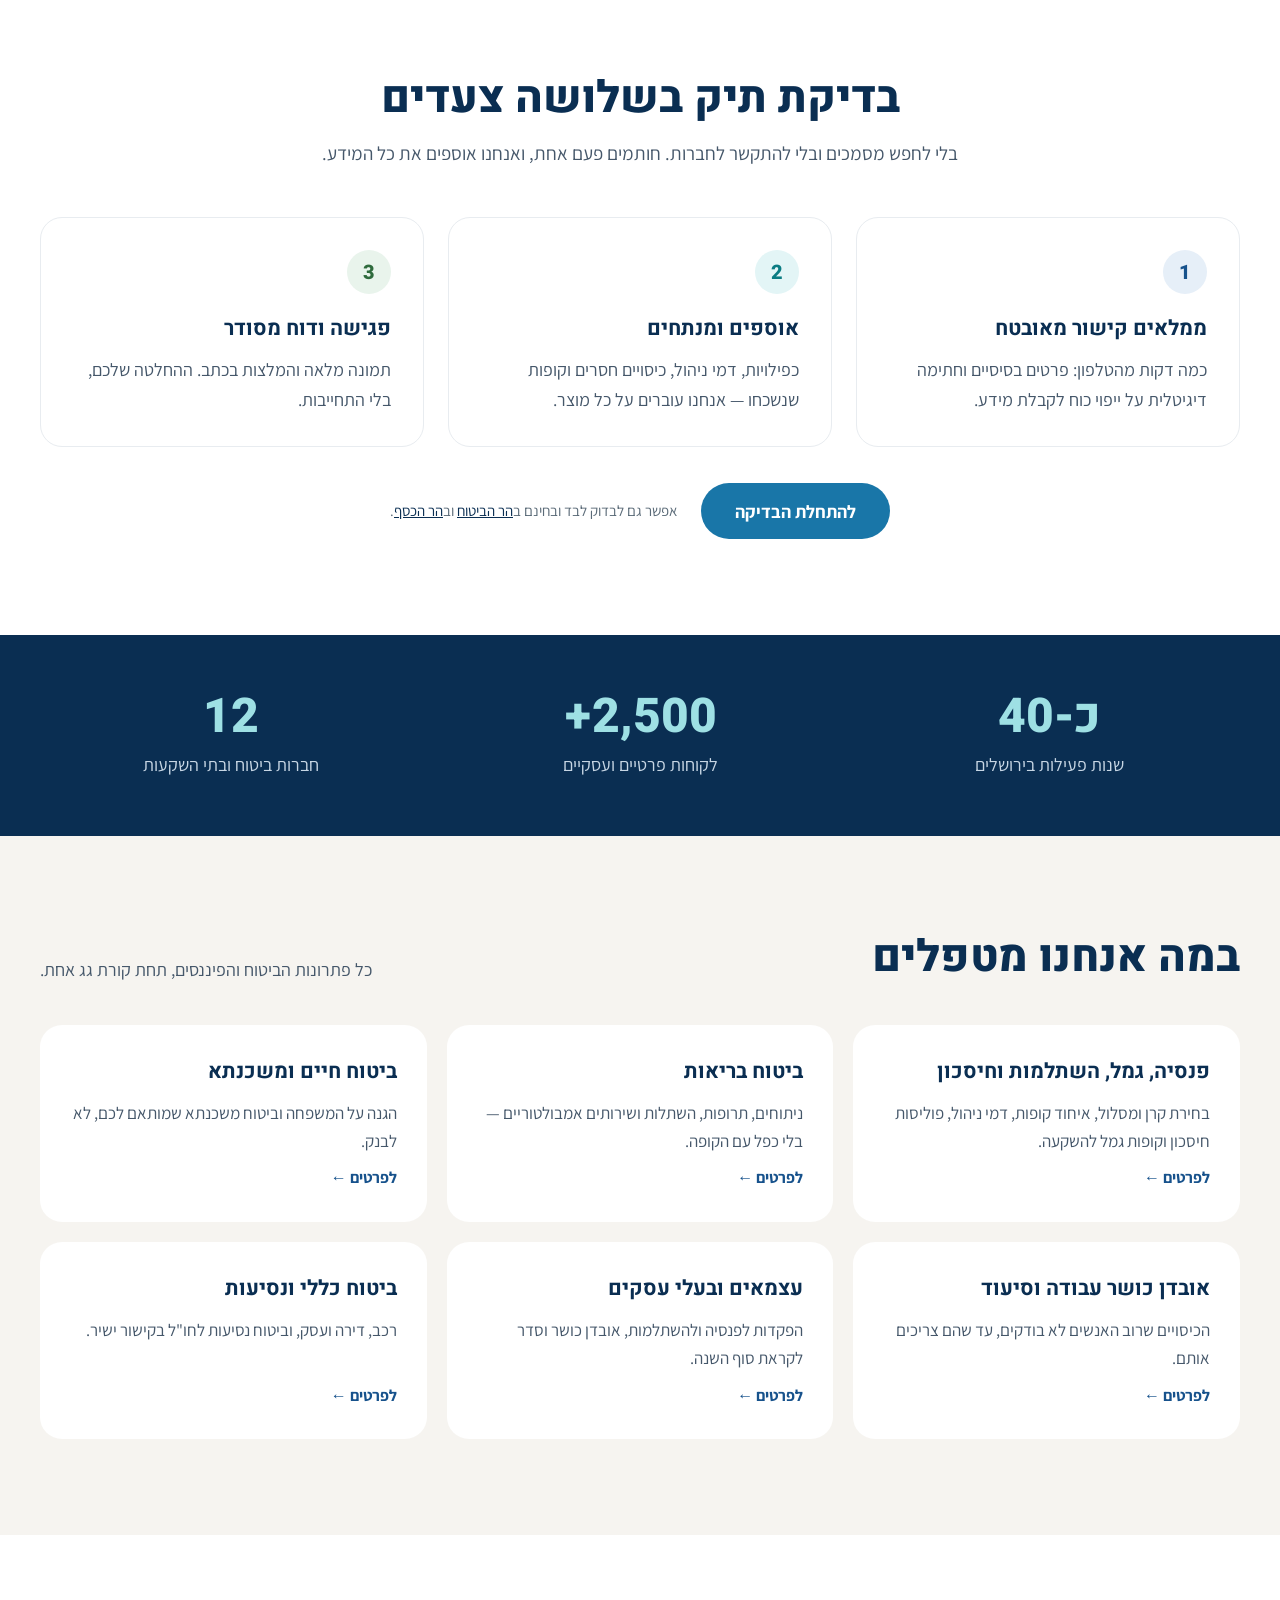
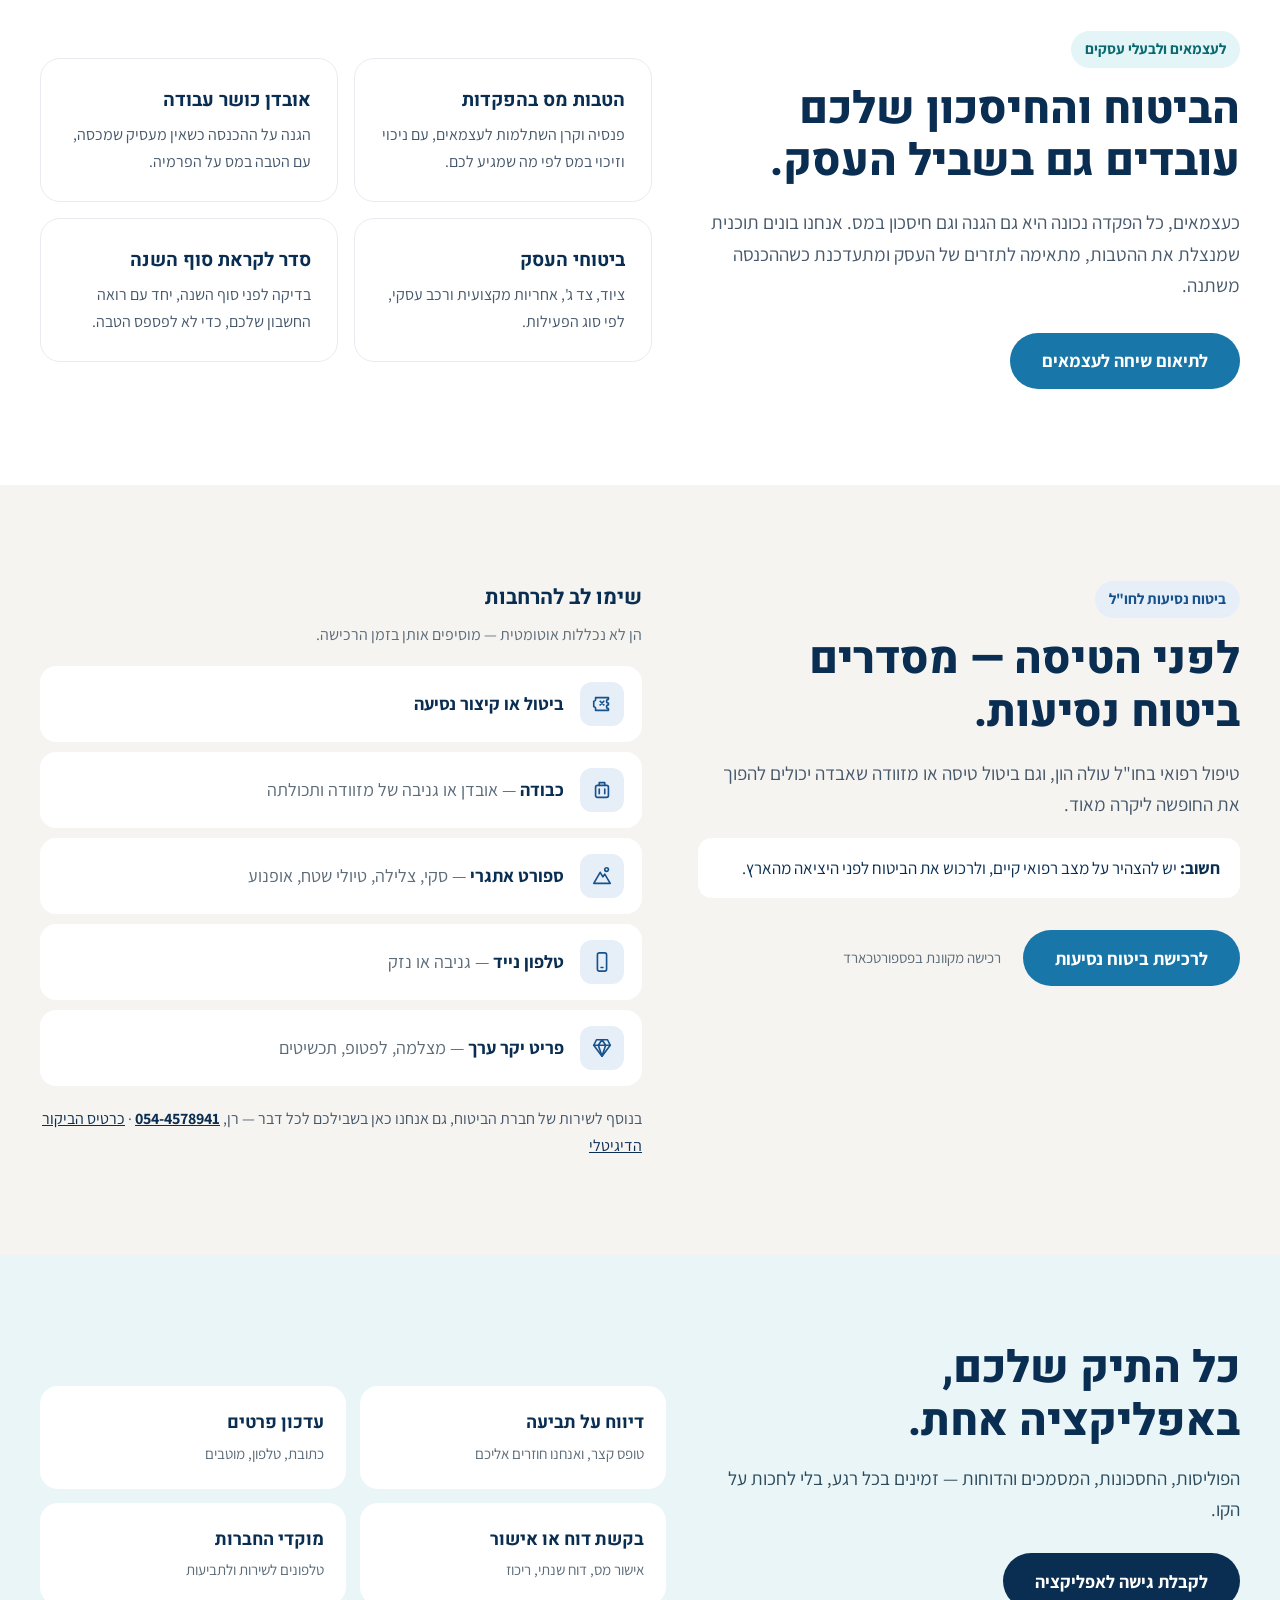
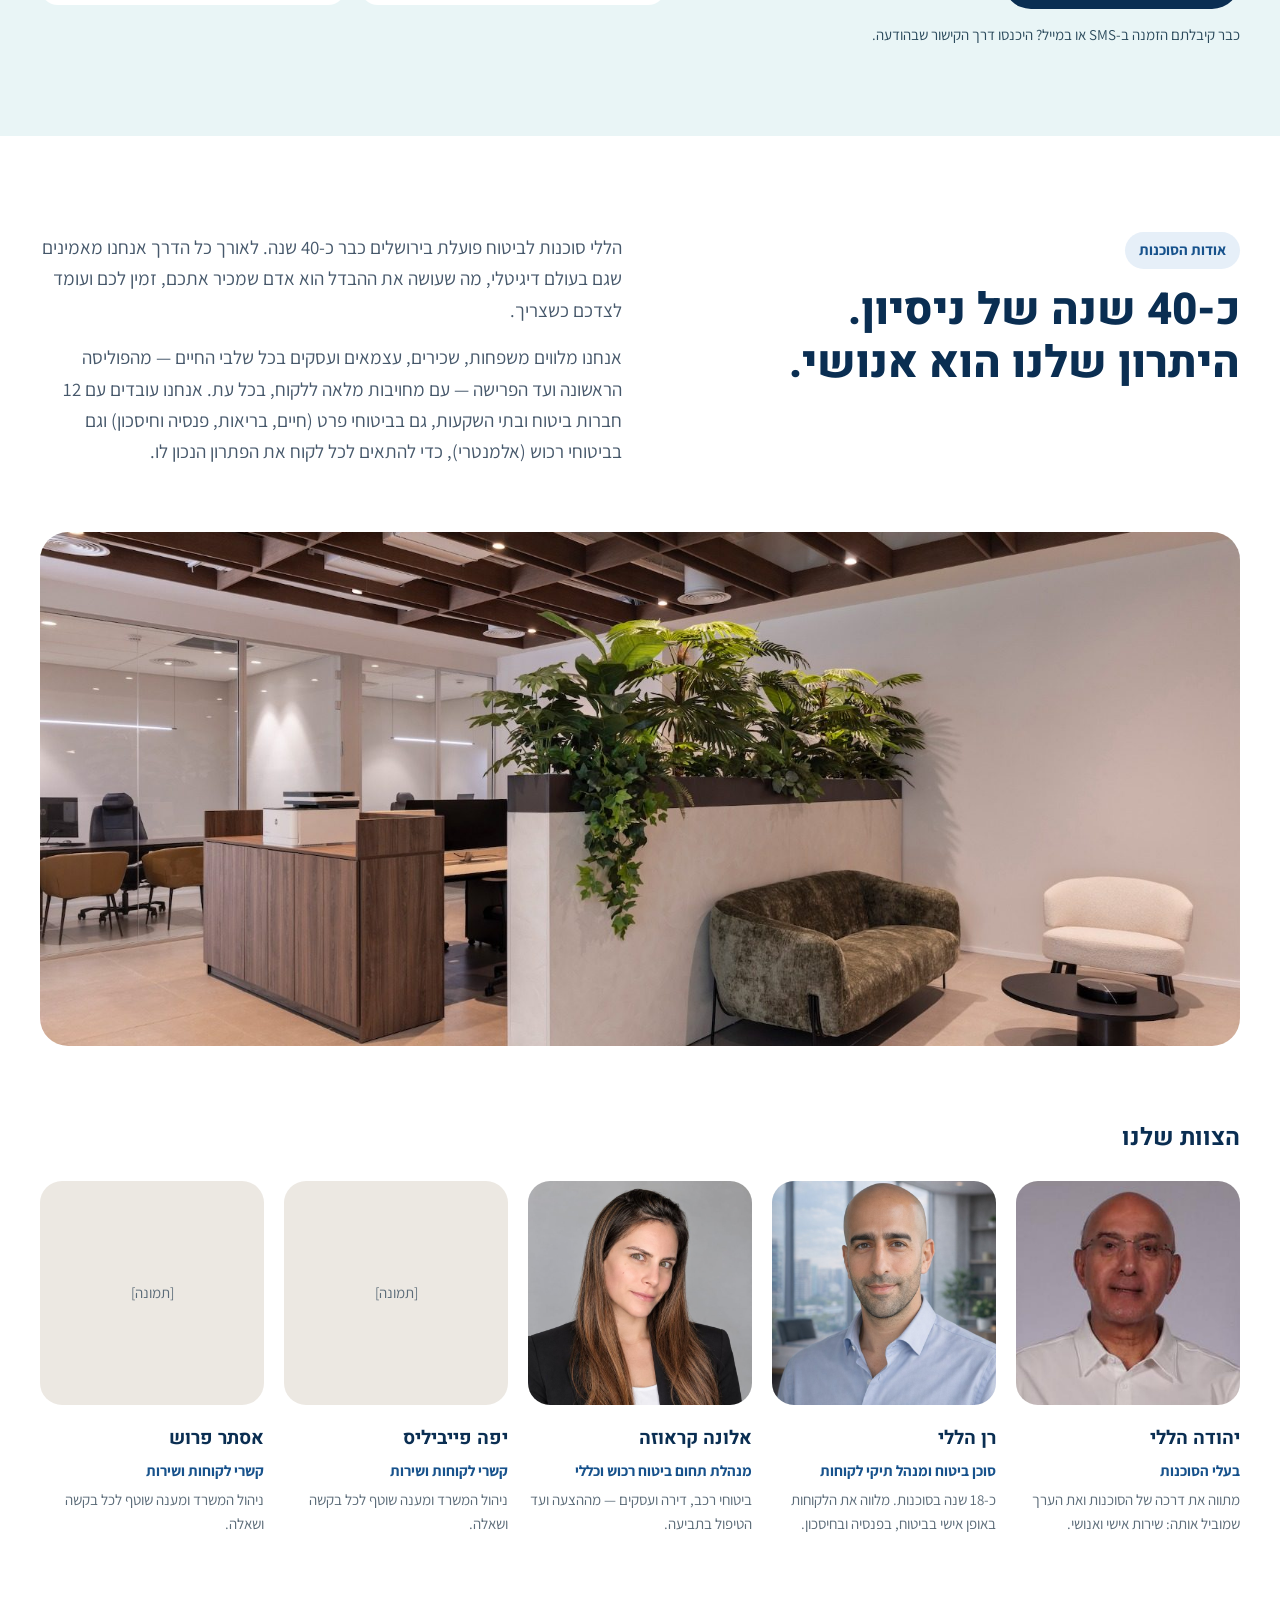
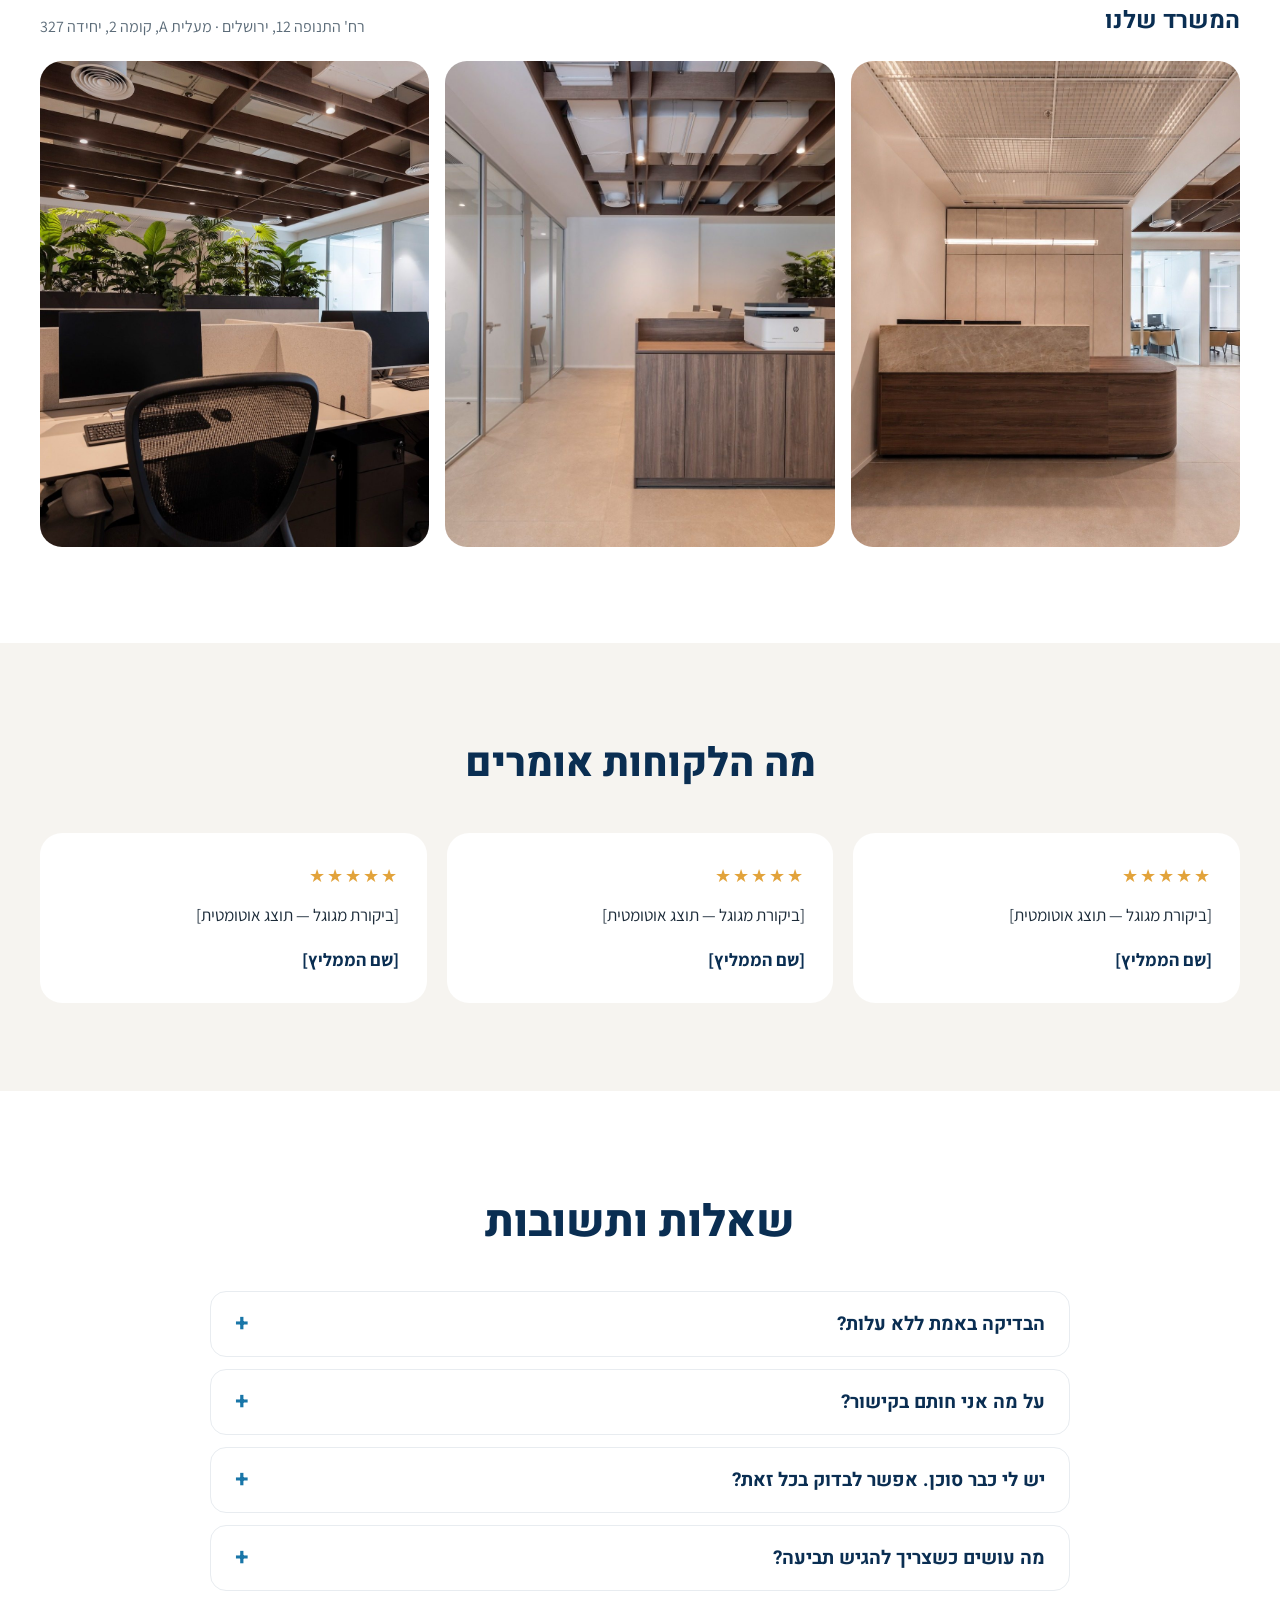
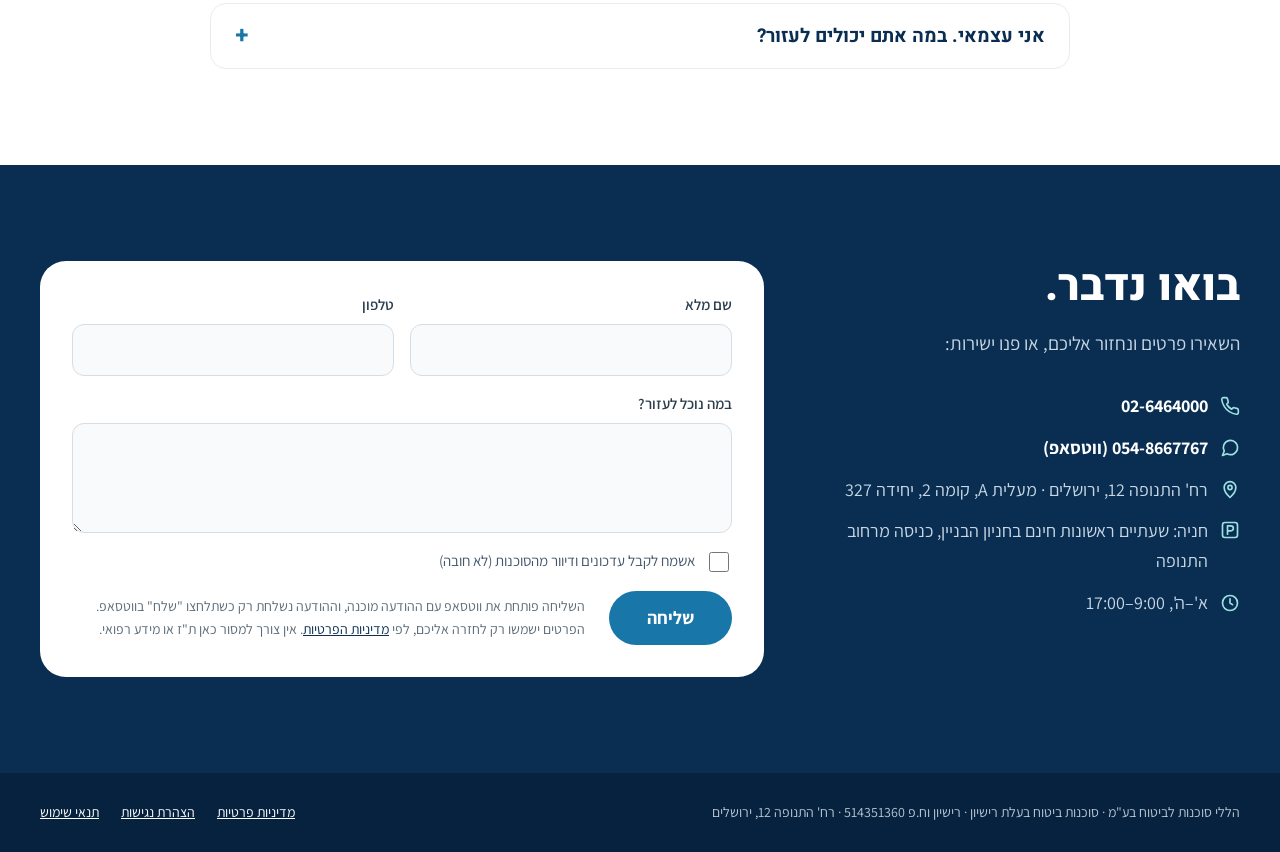
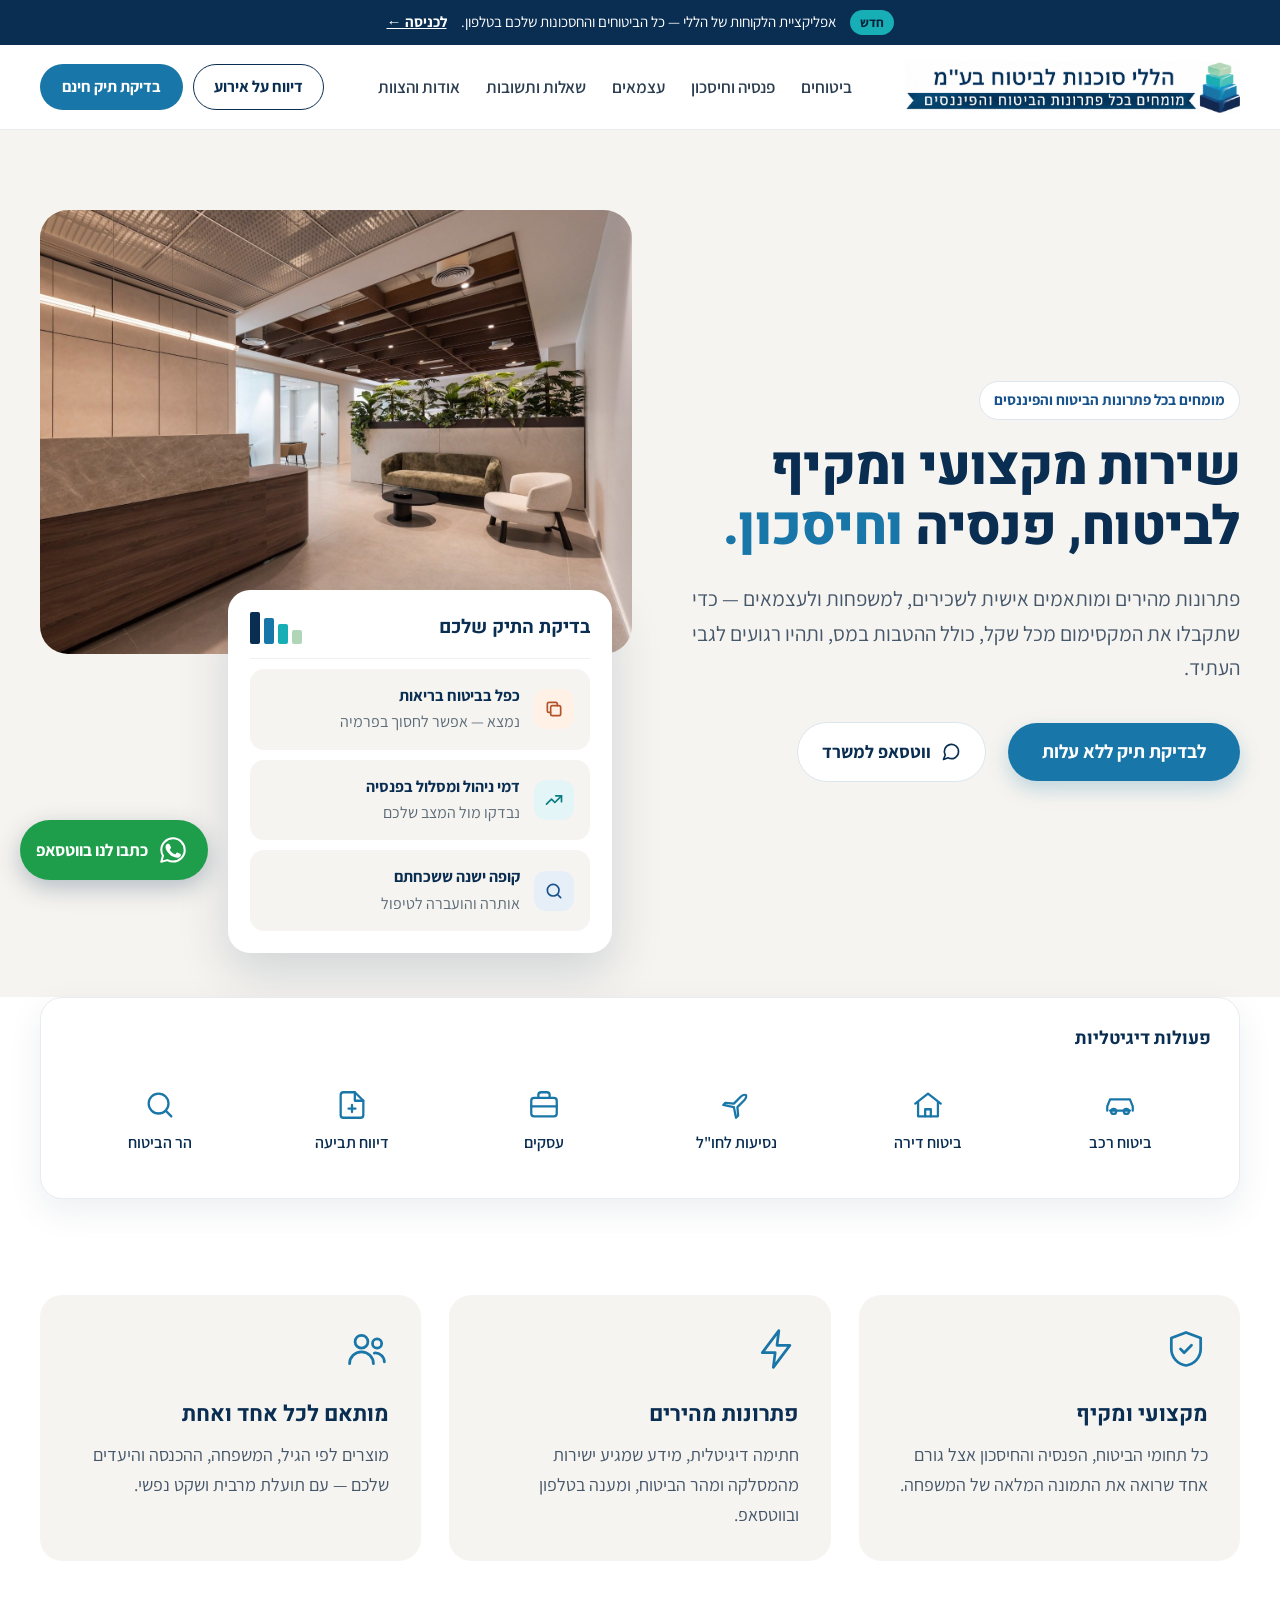
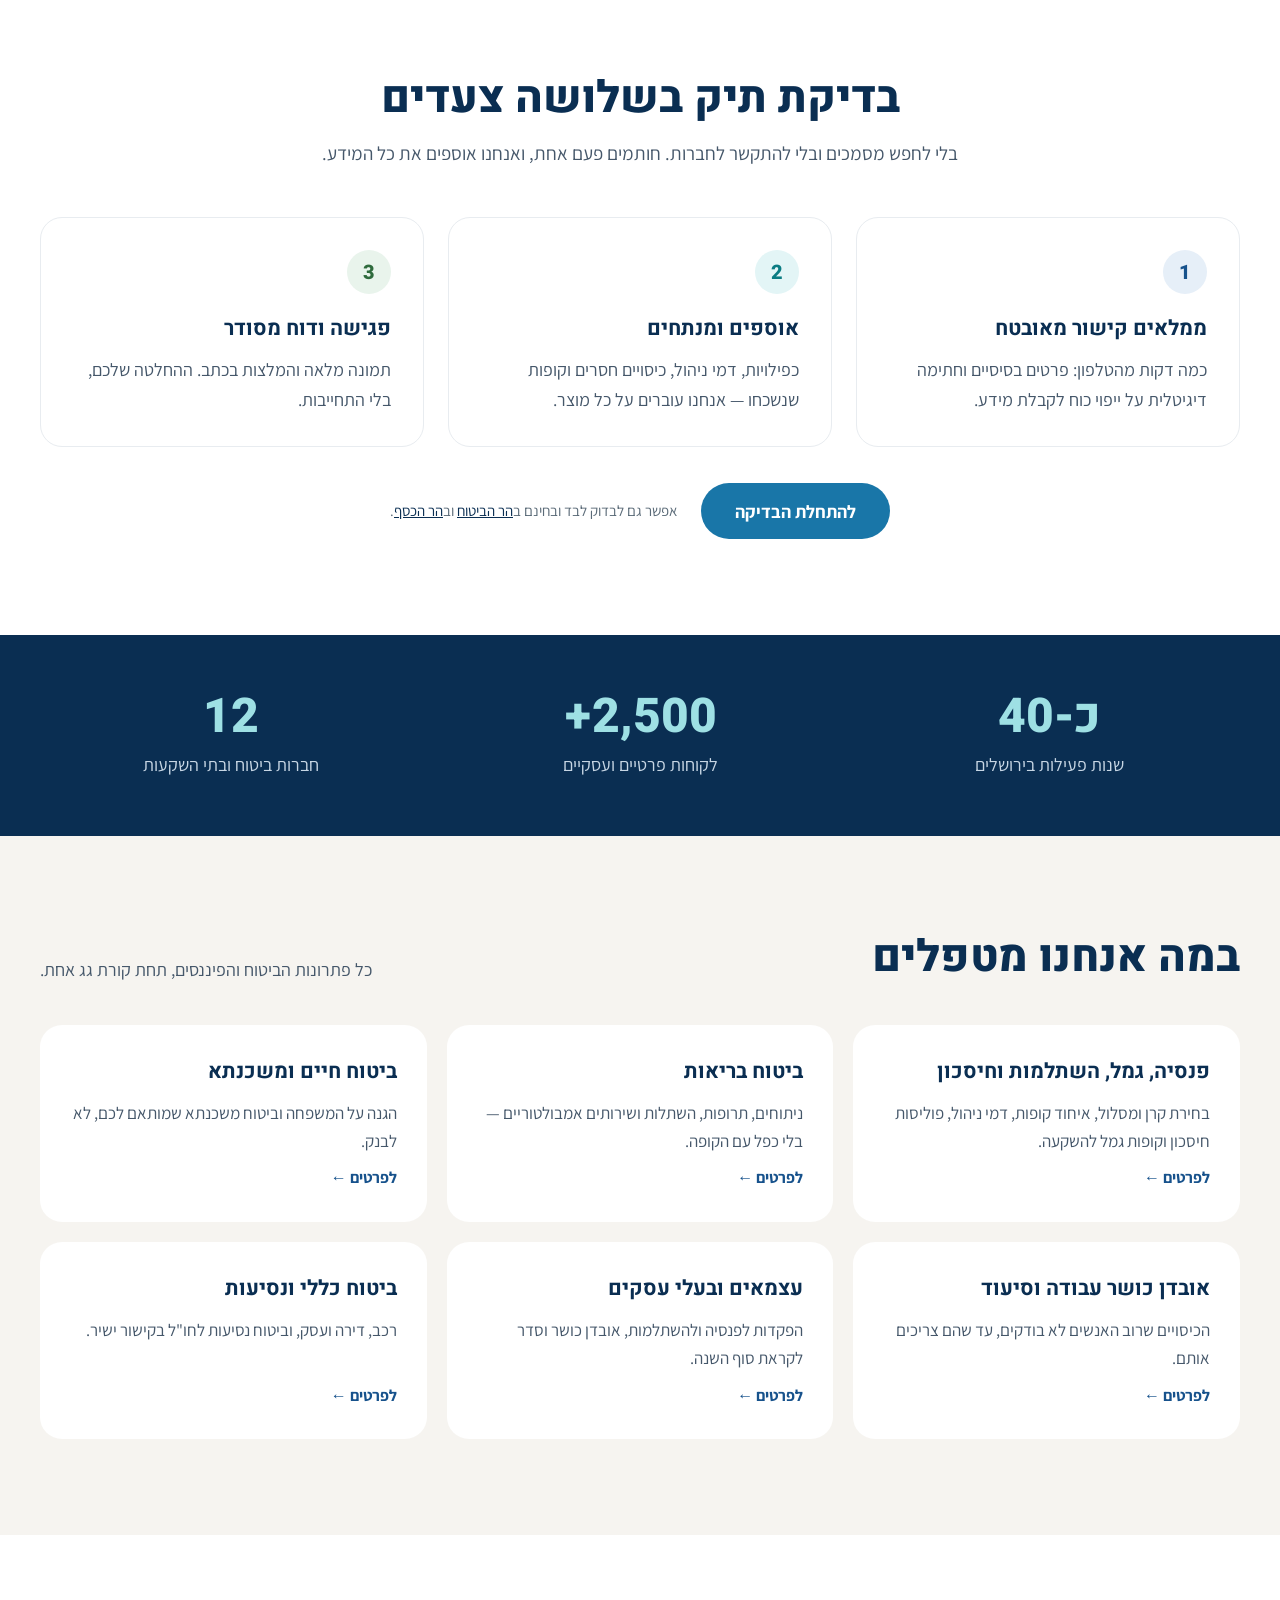
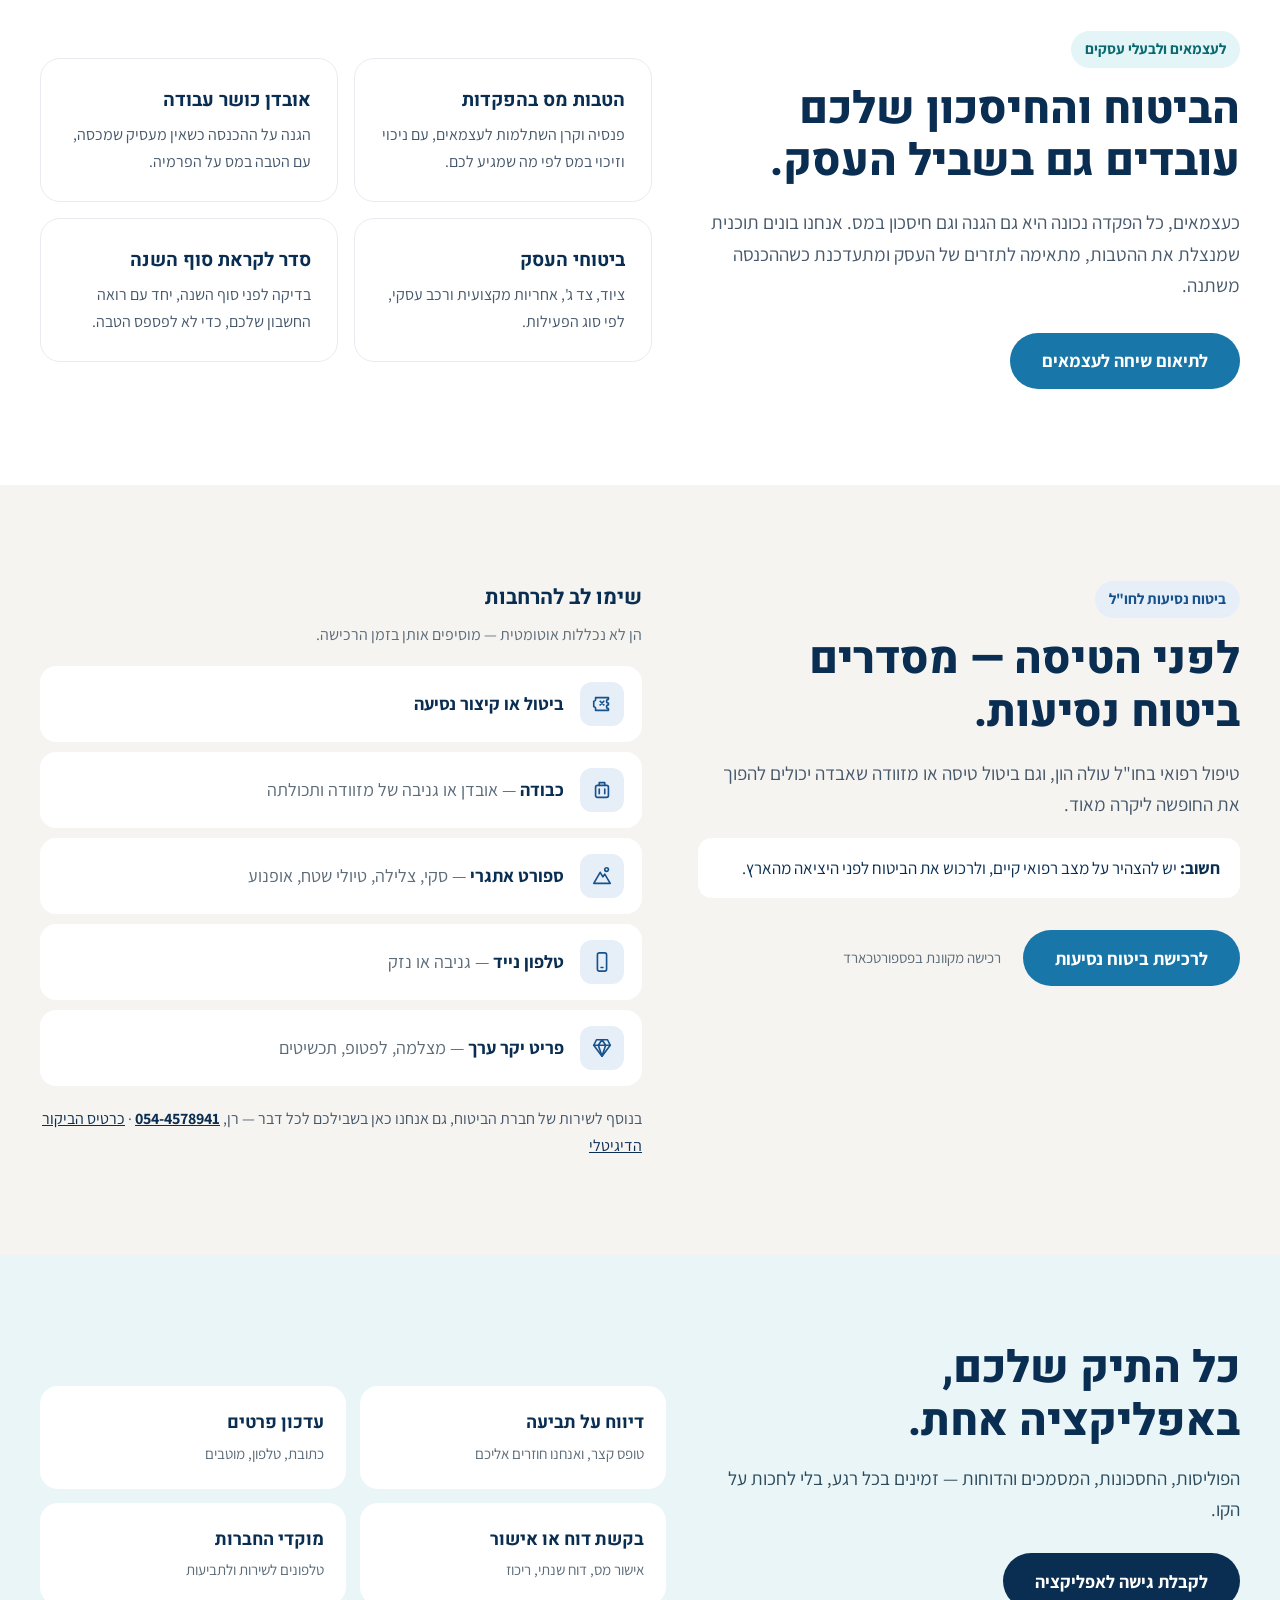
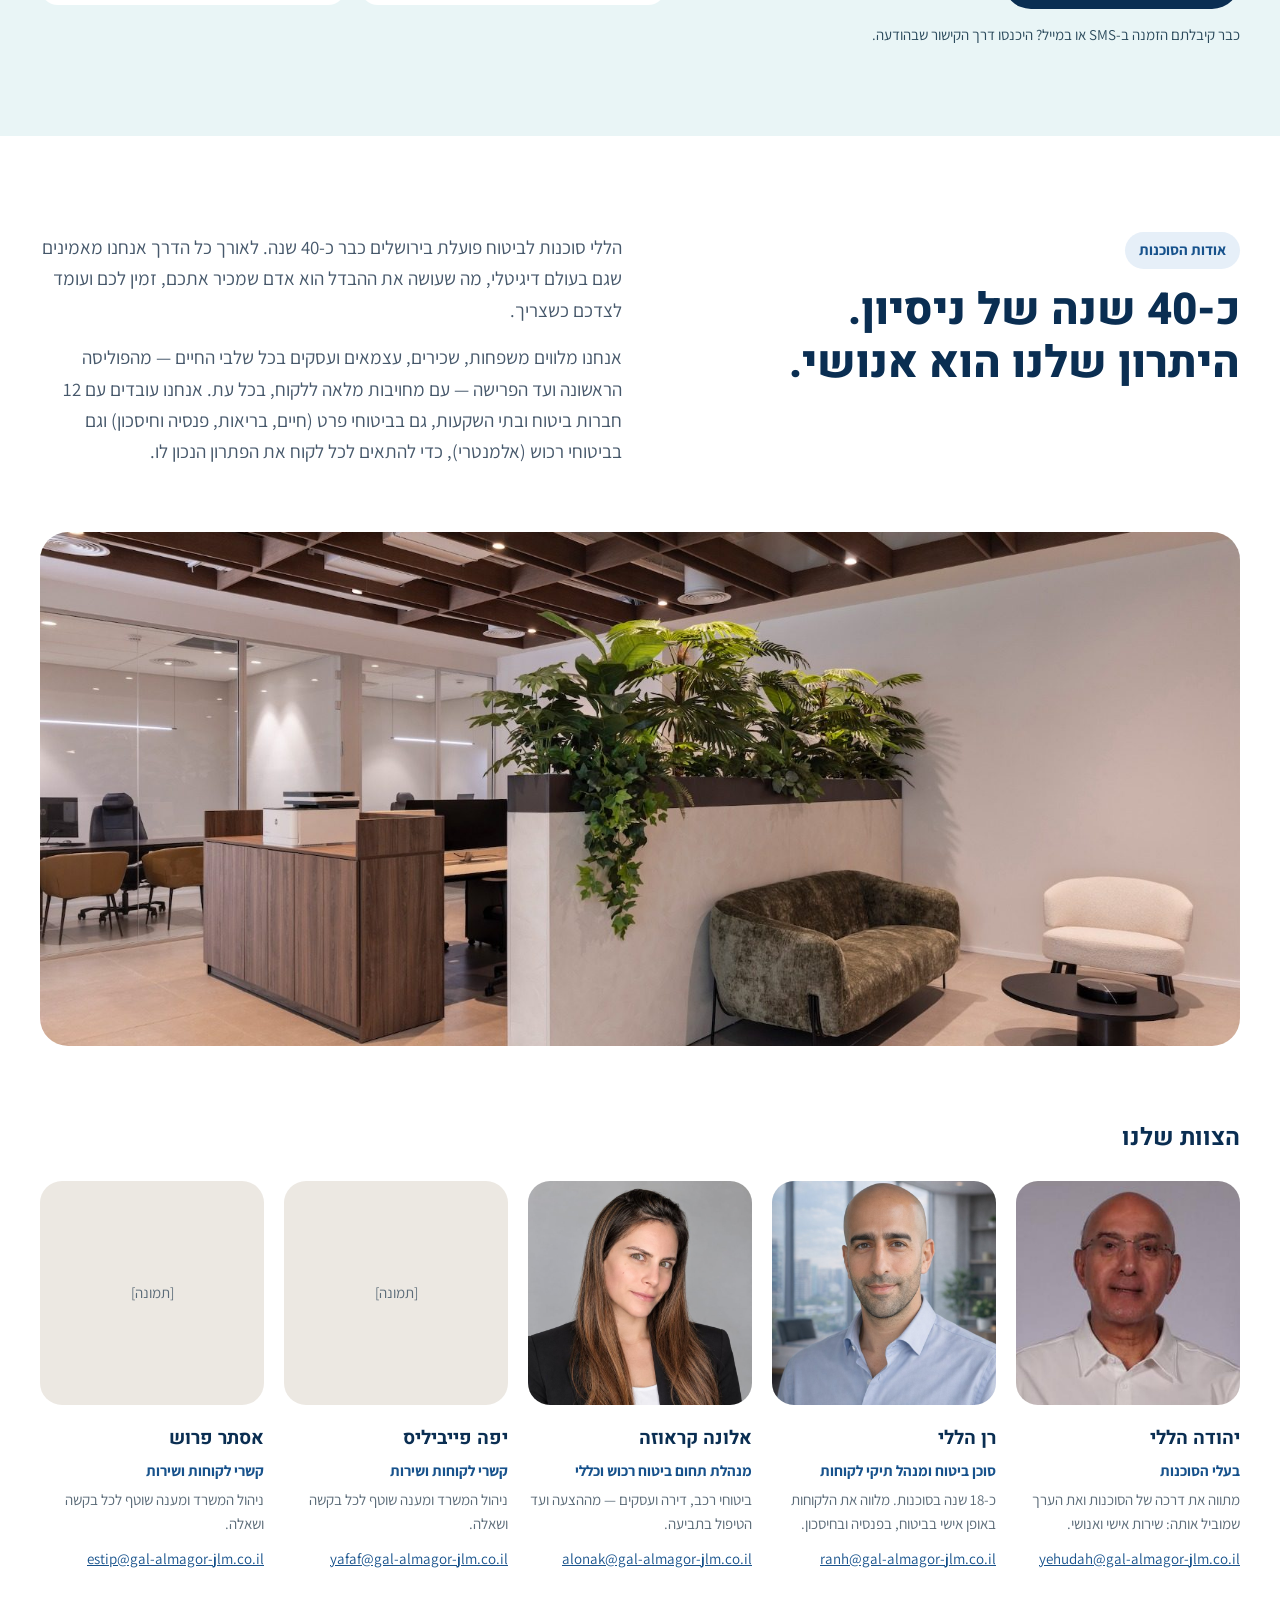
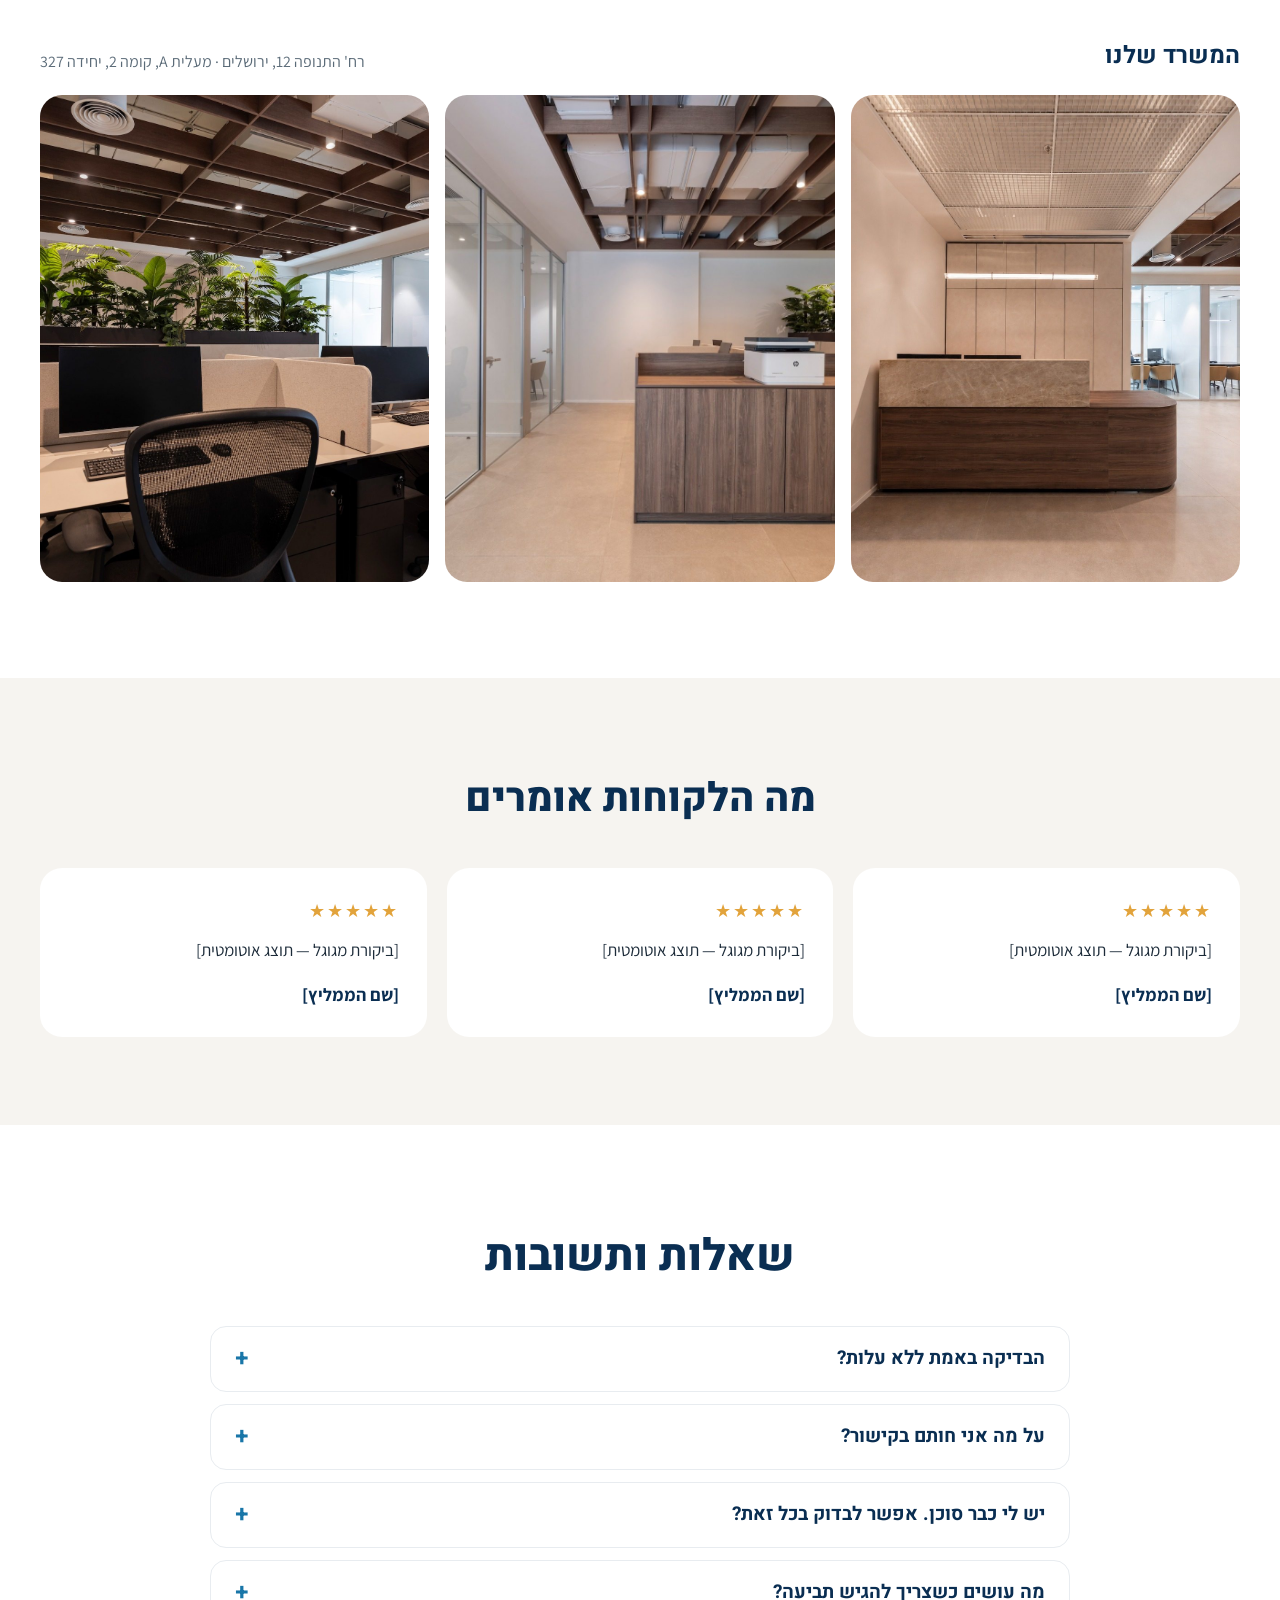
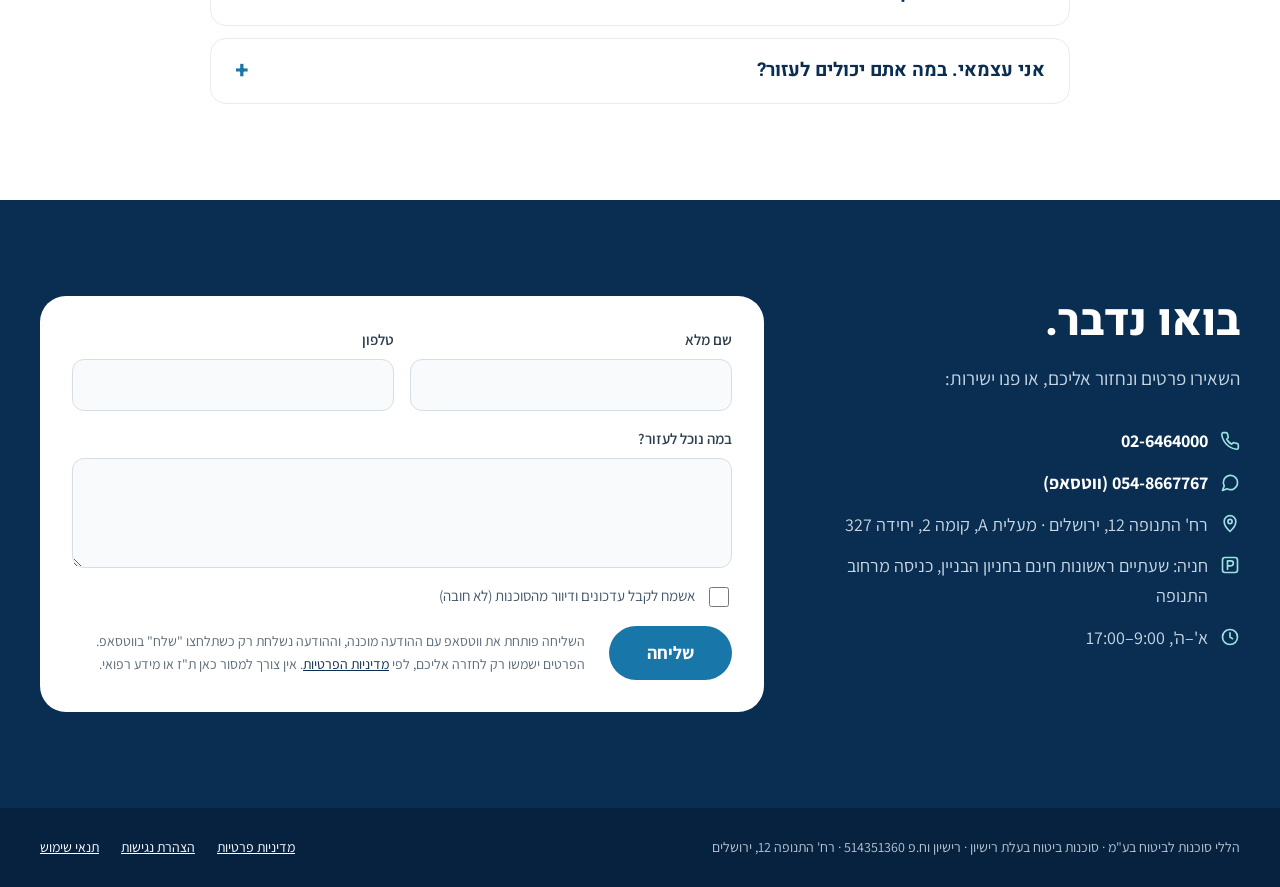
